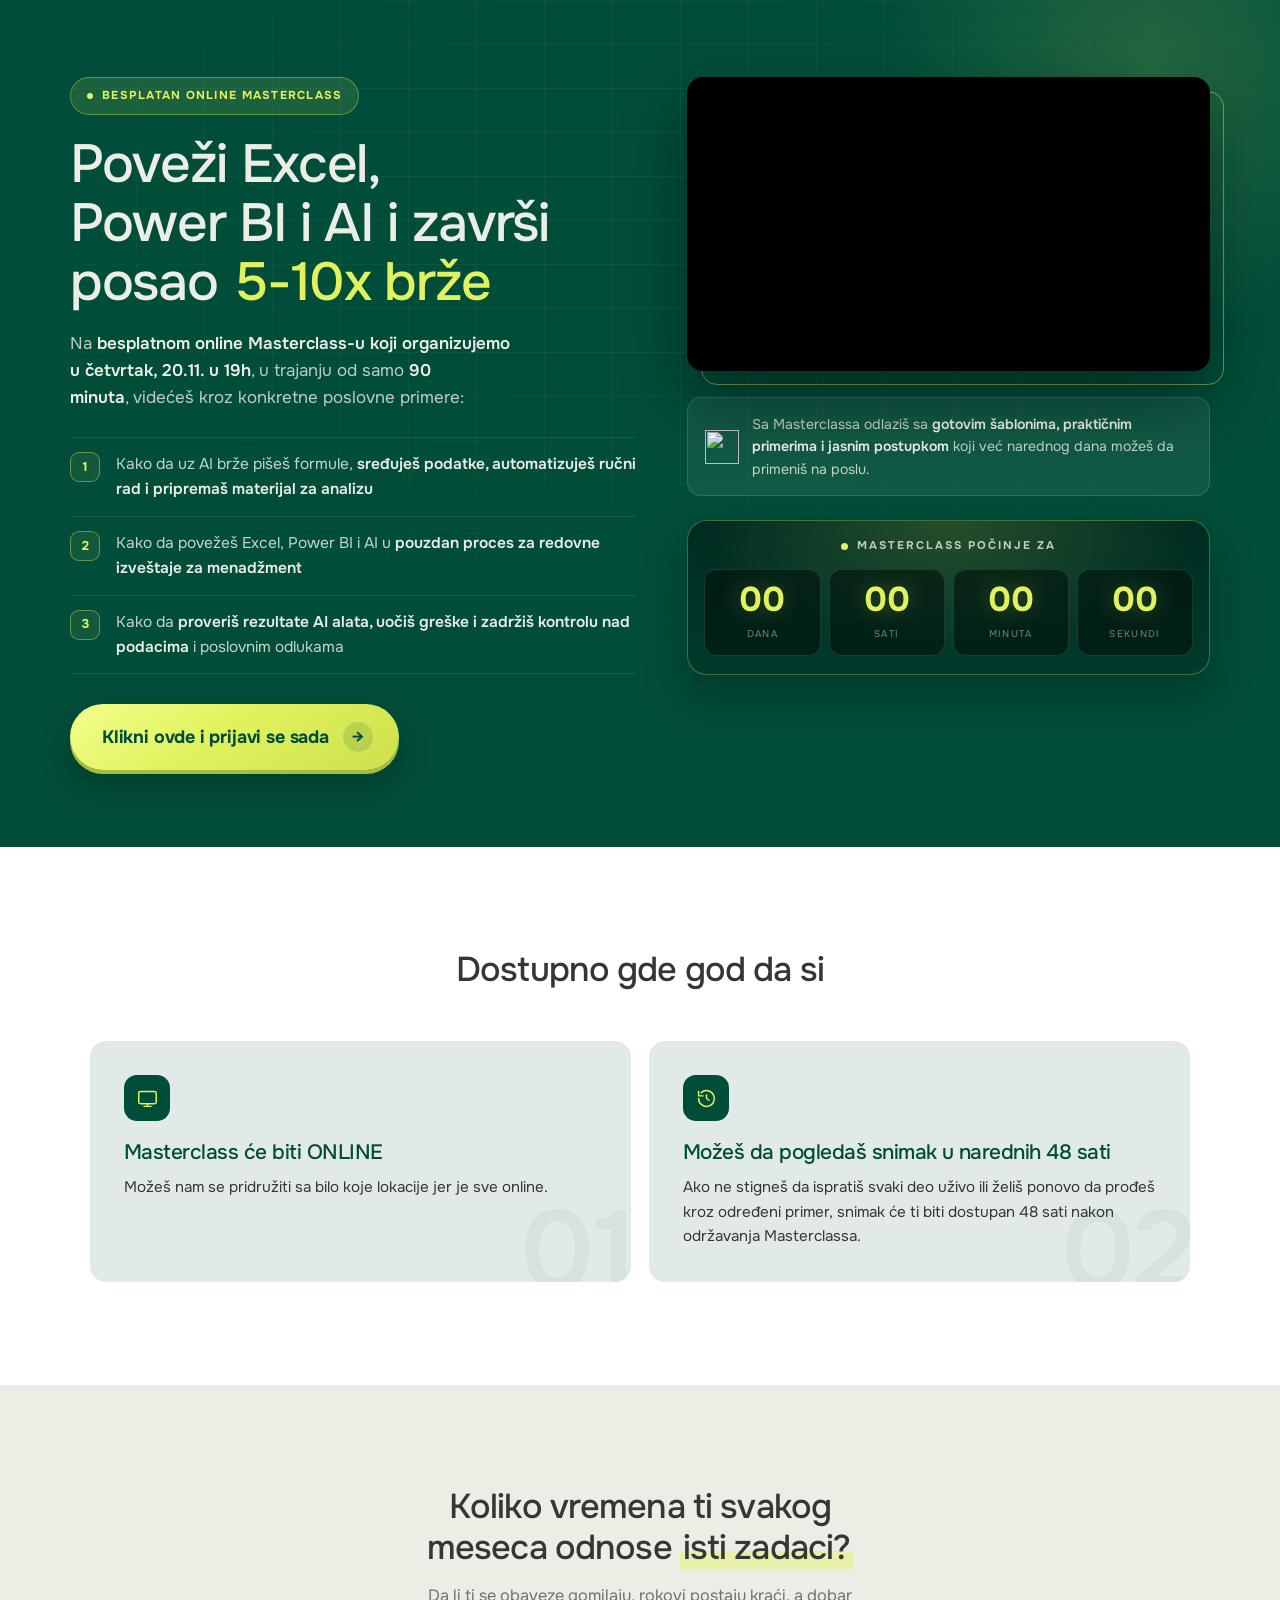
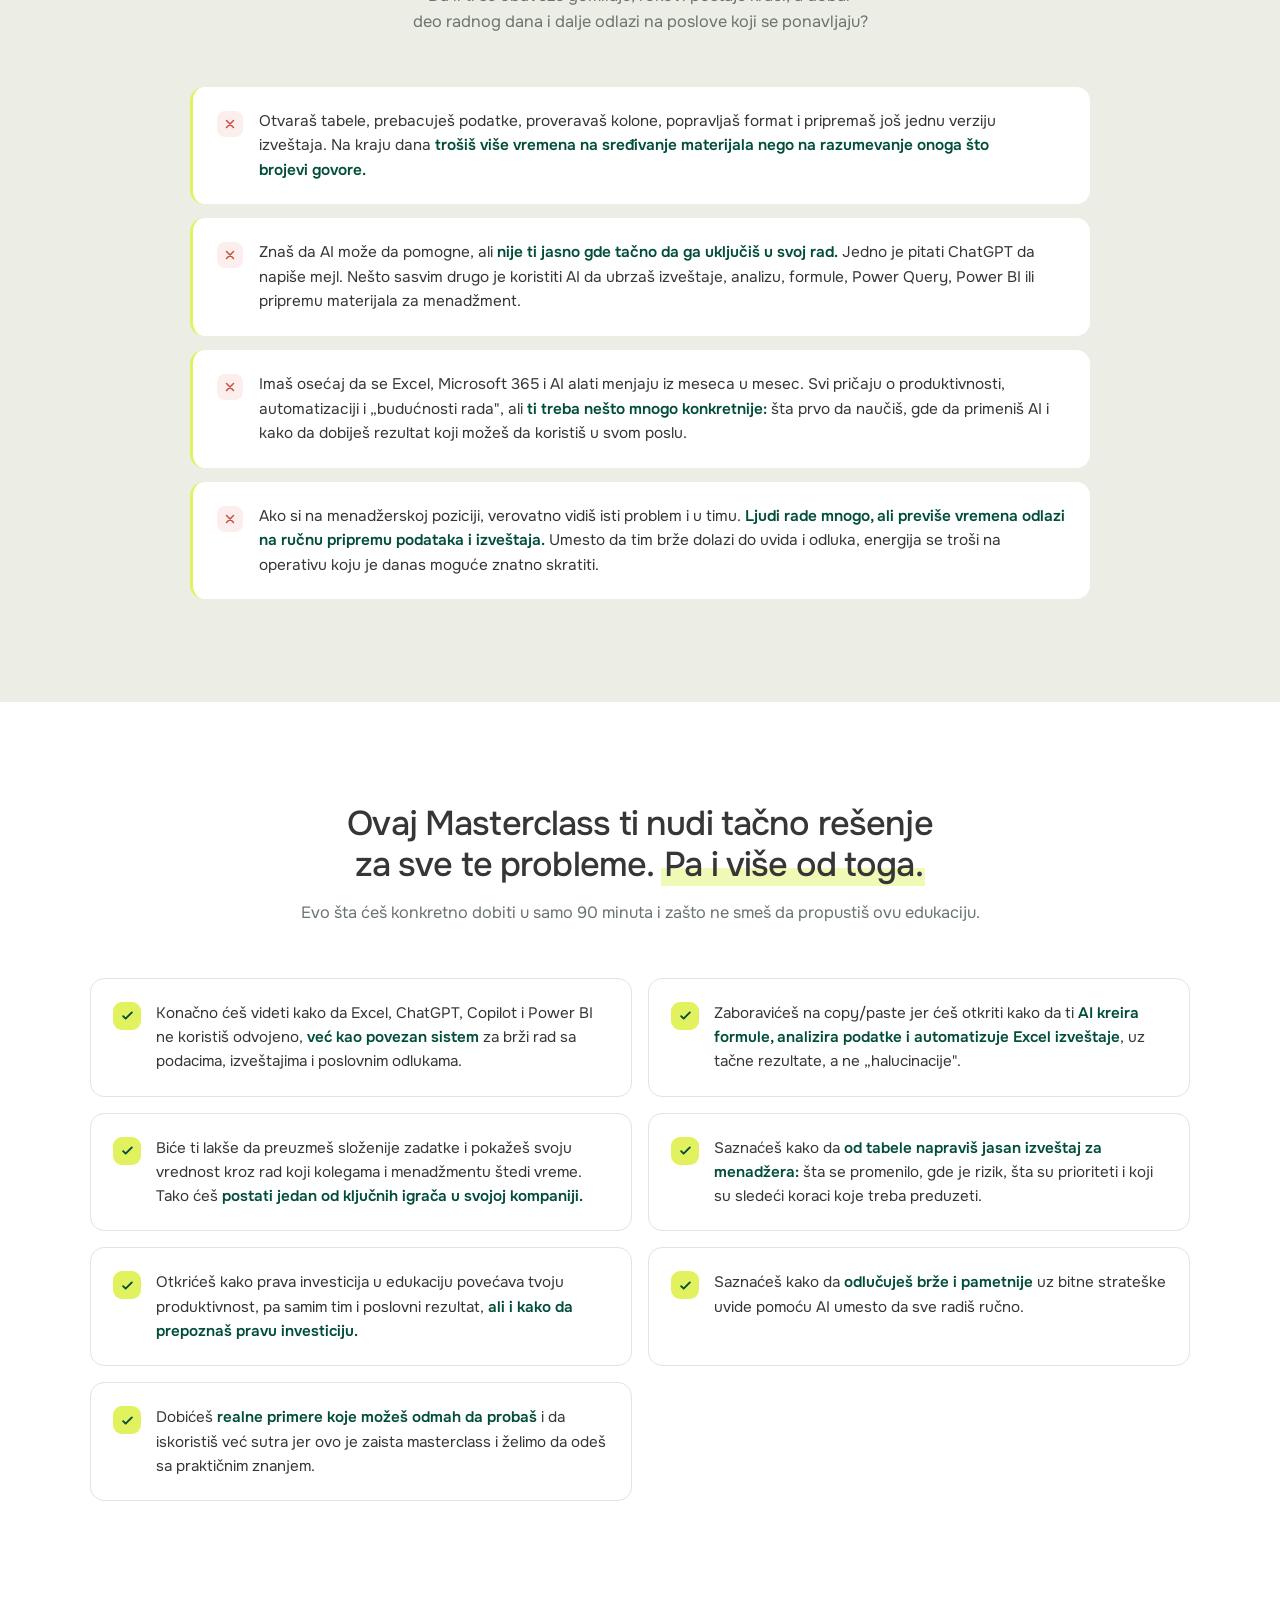
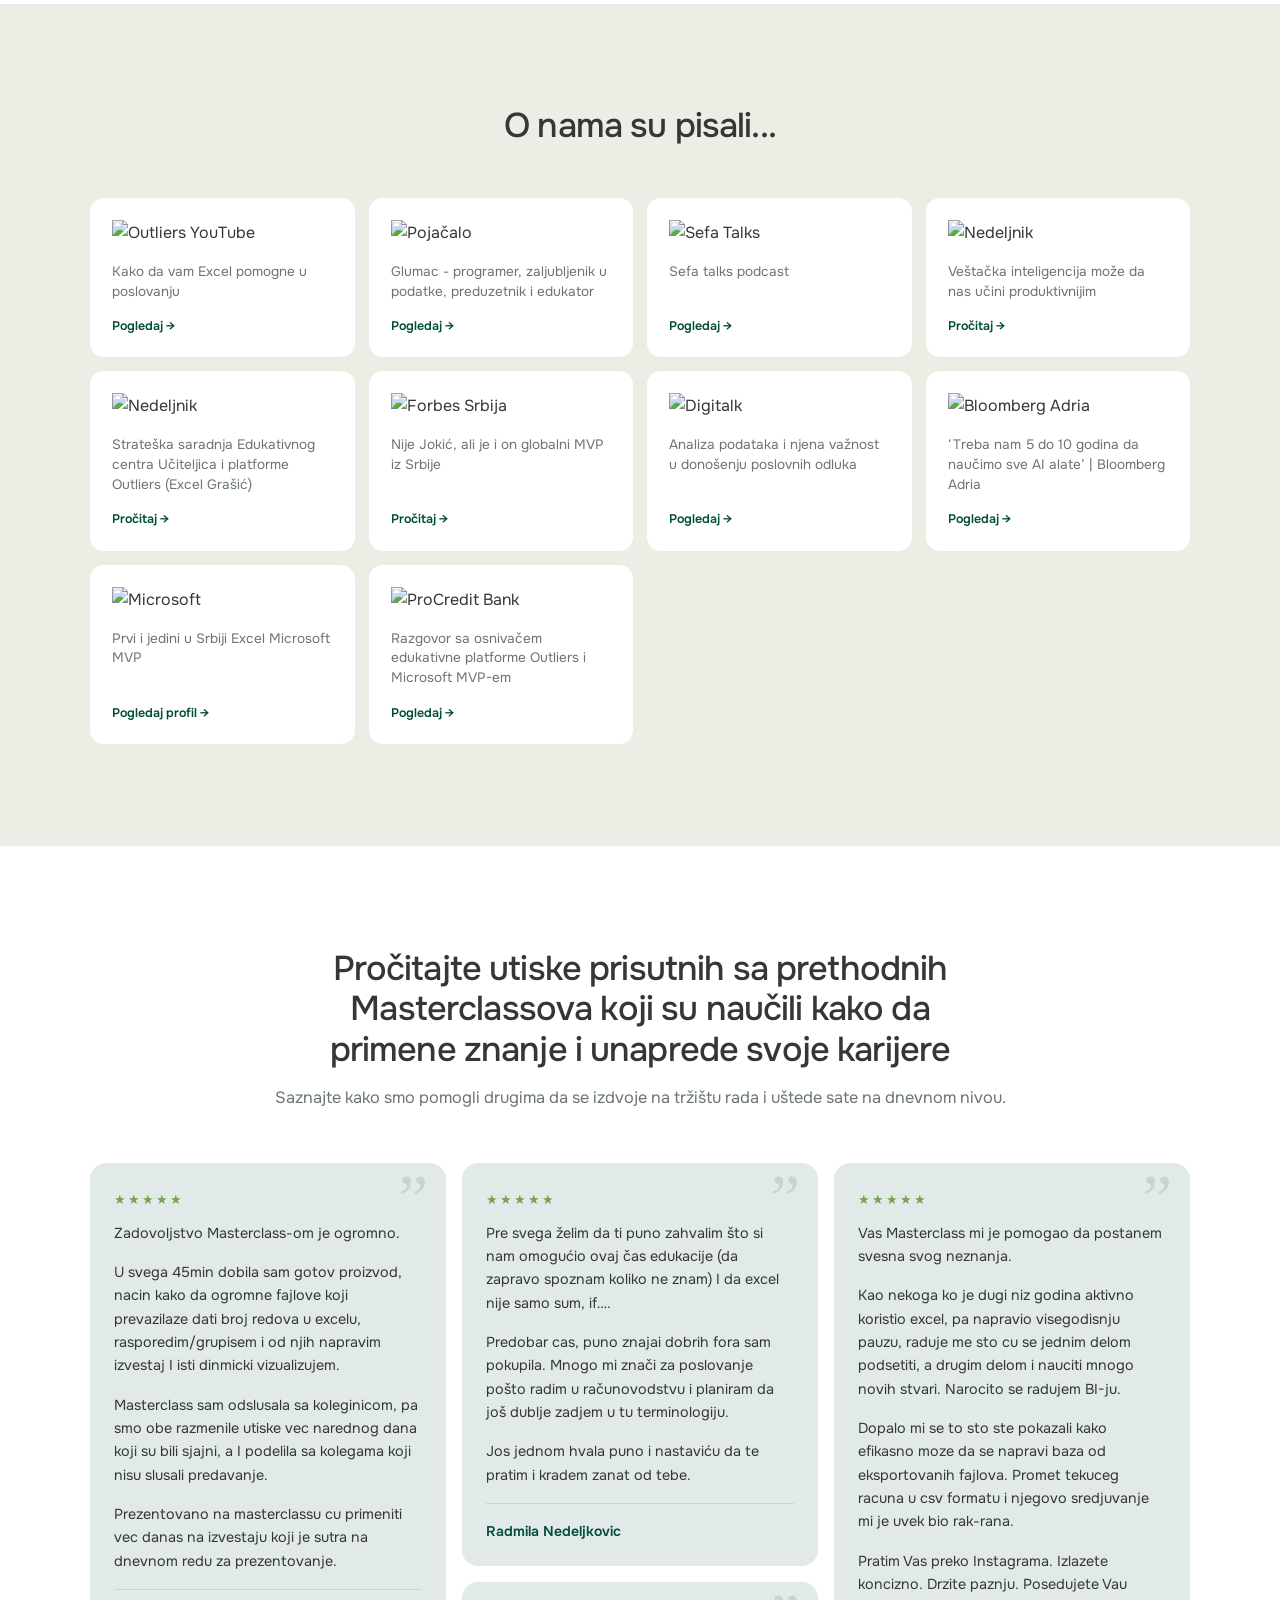
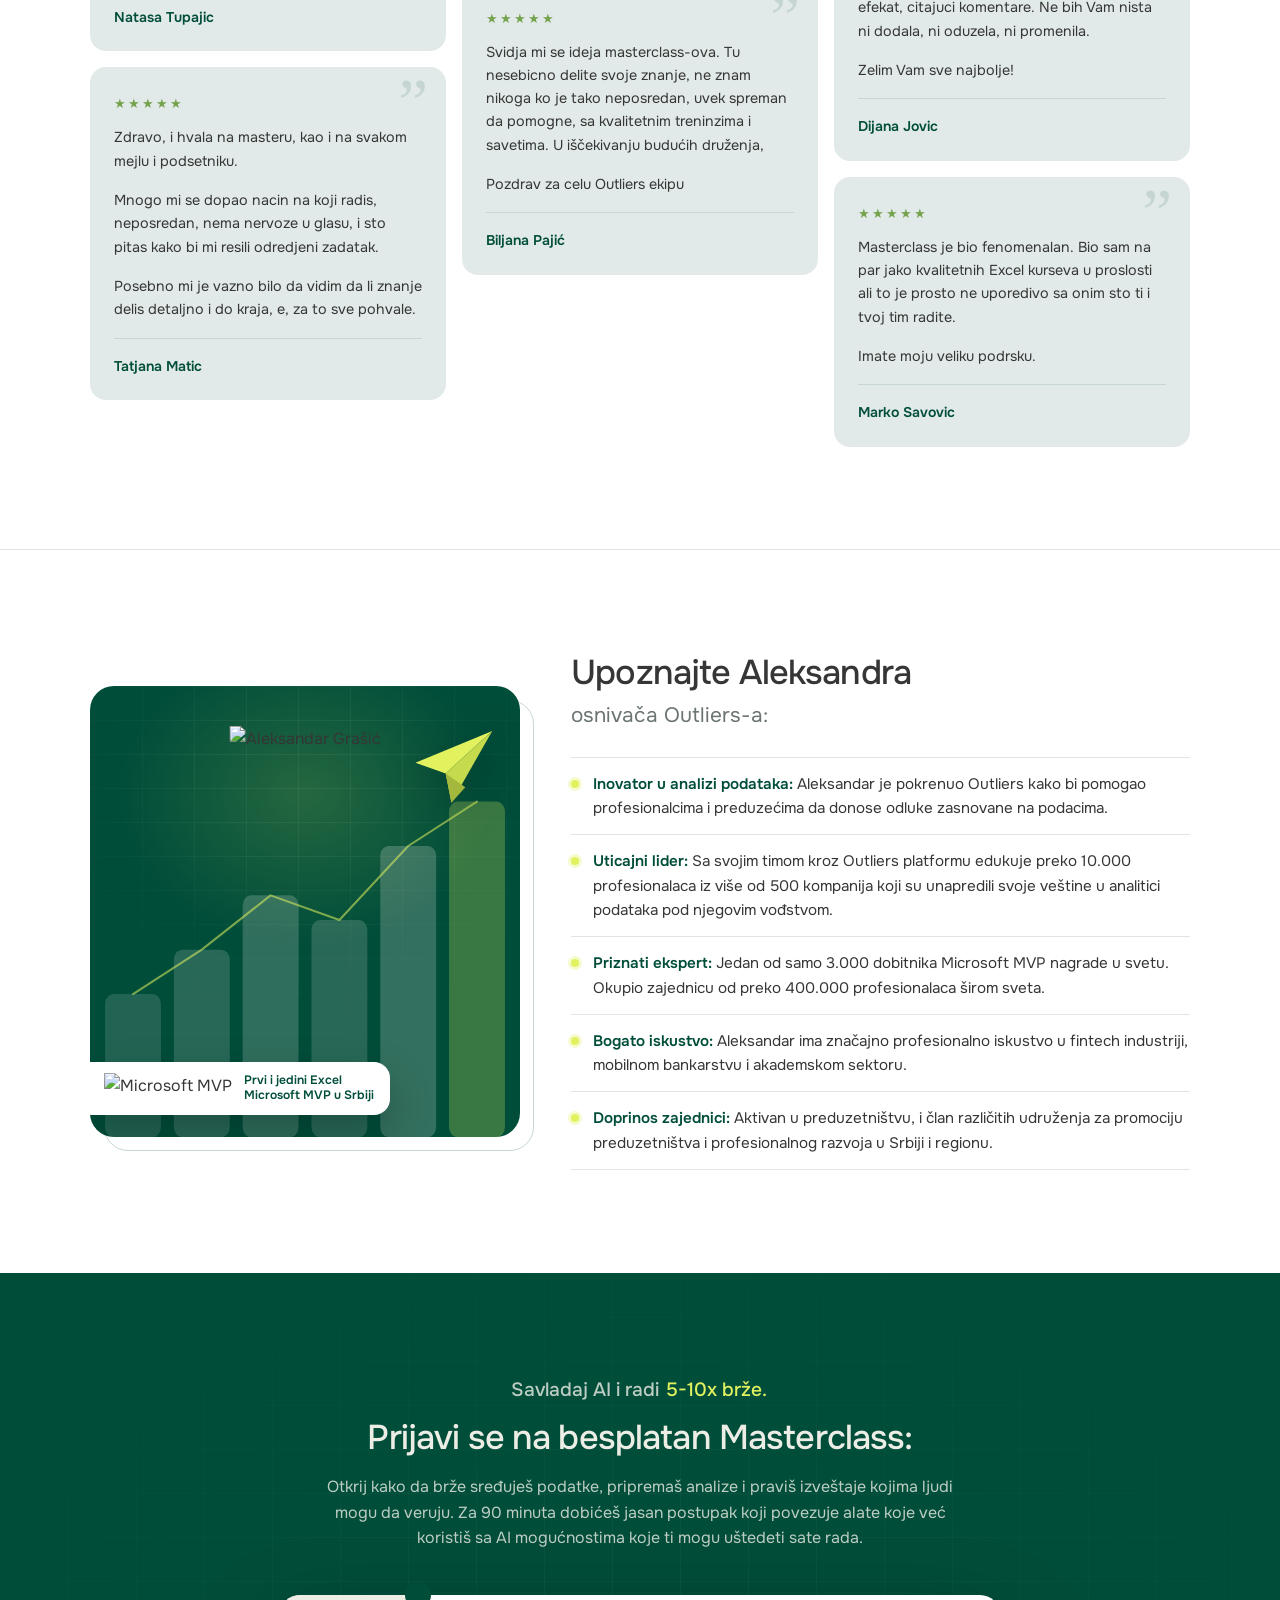
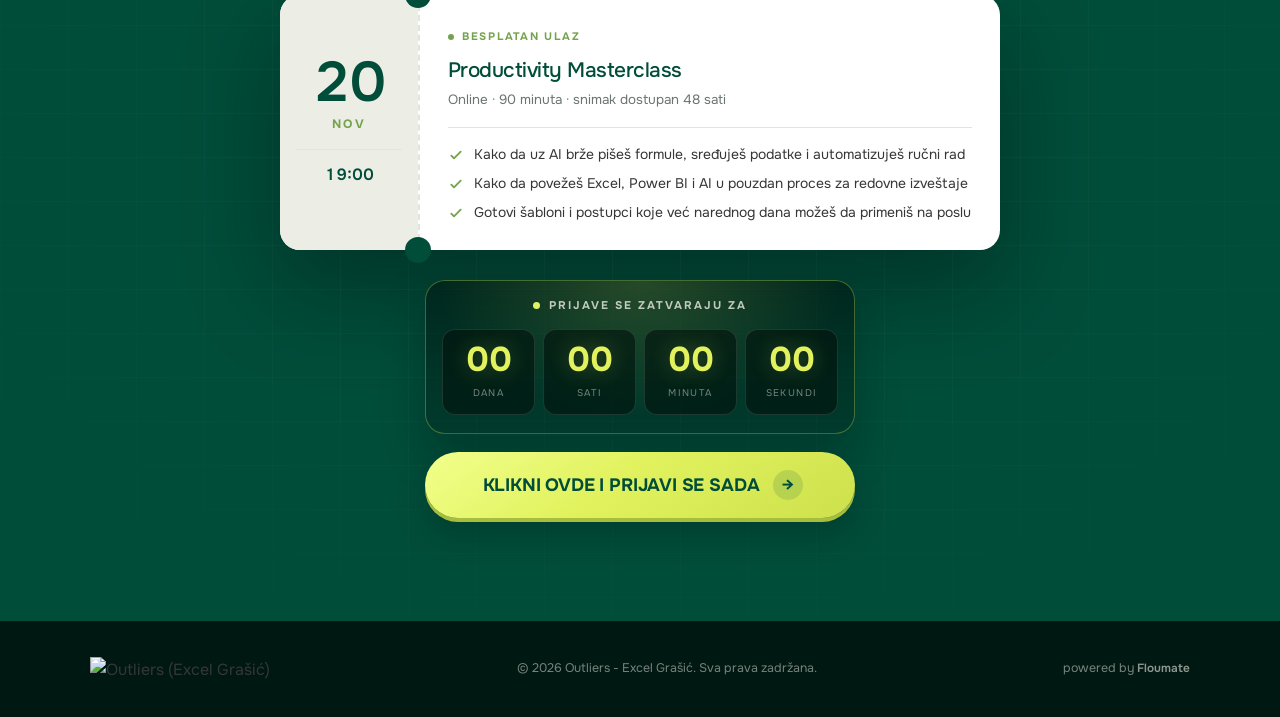
==== index.html @ 776f0f2c "Add Excel Grasic Productivity Masterclass funnel Three standalone single-file pages (no build step):" ====
<!doctype html>
<html lang="sr">
<head>
<meta charset="utf-8">
<meta name="viewport" content="width=device-width, initial-scale=1">
<title>Besplatan AI Masterclass - Excel, Power BI i AI | Outliers</title>
<meta name="description" content="Besplatan online Masterclass: poveži Excel, Power BI i AI i završi posao 5-10x brže. 90 minuta, konkretni poslovni primeri, gotovi šabloni.">
<meta property="og:title" content="Besplatan AI Masterclass - Excel, Power BI i AI">
<meta property="og:description" content="90 minuta. Konkretni primeri. Gotovi šabloni. Snimak dostupan 48h.">
<meta property="og:image" content="https://excelgrasic.com/wp-content/uploads/2023/11/outliers-logo-main.png">
<link rel="preconnect" href="https://fonts.googleapis.com">
<link rel="preconnect" href="https://fonts.gstatic.com" crossorigin>
<link href="https://fonts.googleapis.com/css2?family=Onest:wght@400;500;600;700;800&display=swap" rel="stylesheet">

<script>
/* ============================================================
   KONFIGURACIJA - menja se samo ovde
   ============================================================ */
window.MC = {
  /* Datum i vreme webinara (ISO, CET/CEST offset). TODO: potvrditi sa klijentom. */
  datumISO:   "2026-11-20T19:00:00+01:00",
  datumTekst: "četvrtak, 20.11. u 19h",
  datumKratko:"20.11. u 19h",
  trajanje:   "90 minuta",

  /* Gde ide posetilac nakon prijave */
  nextUrl:    "application.html",

  /* ActiveCampaign (forma 35 sa excelgrasic.com - jedan fiksan termin) */
  ac: {
    endpoint: "https://excelgrasic.activehosted.com/proc.php",
    u: "6AE5C8B7002DE",
    f: "35",
    or: "83103e39-76f2-40ee-b0ac-55e0142fe058"
  }
};
</script>

<style>
*{box-sizing:border-box;margin:0;padding:0}
html{scroll-behavior:smooth}

/* ============================================================
   BRAND TOKENI - preuzeti sa excelgrasic.com (Bricks tema)
   ============================================================ */
:root{
  --white:#ffffff;
  --ink:#363636;          /* body tekst */
  --ink-2:#6b7570;        /* sekundarni tekst */
  --green:#004d3a;        /* primarna zelena */
  --deep:#001812;         /* footer / najtamnija */
  --lime:#e1f25e;         /* CTA */
  --leaf:#75a34d;         /* akcenat */
  --cream:#ecede5;        /* svetla traka */
  --mint:#e1eae8;         /* kartice */
  --line:#dfe5e2;
  --line-dark:rgba(236,237,229,.16);
  --r:16px;
  --font:"Onest",-apple-system,BlinkMacSystemFont,"Segoe UI",sans-serif;
}
body{background:var(--white);color:var(--ink);font-family:var(--font);-webkit-font-smoothing:antialiased;line-height:1.6;overflow-x:hidden}
img{max-width:100%;display:block}
a{color:inherit}
.wrap{width:100%;max-width:1140px;margin:0 auto;padding:0 20px}
.sec{padding:clamp(60px,8vw,108px) 0;scroll-margin-top:84px}
/* naslovi se prelamaju u redove priblizno jednake duzine, nikad jedna rec u redu */
h1,h2,h3{font-weight:500;letter-spacing:-.025em;line-height:1.1;text-wrap:balance}
h1{font-size:clamp(2.1rem,5.2vw,3.35rem)}
h2{font-size:clamp(1.6rem,3.6vw,2.15rem);line-height:1.18}
h3{font-size:clamp(1.1rem,1.9vw,1.3rem);line-height:1.25}
/* pretty sprecava usamljenu rec u poslednjem redu pasusa */
p,li,figcaption,blockquote{text-wrap:pretty}
/* kratki, centrirani pasusi se takodje balansiraju */
.sec-head p,.hero-lead,.bio-sub,.signup-kicker,.fb-sub,.form-intro{text-wrap:balance}
p{color:var(--ink)}
/* reci sa crticom ne smeju da se lome preko dva reda */
.nb{white-space:nowrap}

/* svetlo-na-tamnom kontekst */
.on-dark{color:var(--cream)}
.on-dark h1,.on-dark h2,.on-dark h3{color:var(--cream)}
.on-dark p{color:rgba(236,237,229,.8)}

/* lime "marker" podvlaka */
.hl{background-image:linear-gradient(transparent 58%, rgba(225,242,94,.45) 58%);padding:0 .08em}
.on-dark .hl{background-image:none;color:var(--lime)}

/* ---------- reveal on scroll ---------- */
.rv{opacity:0;transform:translateY(18px);transition:opacity .6s cubic-bezier(.22,1,.36,1),transform .6s cubic-bezier(.22,1,.36,1)}
.rv.in{opacity:1;transform:none}
@media (prefers-reduced-motion:reduce){.rv{opacity:1;transform:none;transition:none}}

@keyframes pulse{70%{box-shadow:0 0 0 9px rgba(117,163,77,0)}100%{box-shadow:0 0 0 0 rgba(117,163,77,0)}}

/* ============================================================
   DUGMAD
   ============================================================ */
.btn{position:relative;display:inline-flex;align-items:center;justify-content:center;gap:14px;
  background:linear-gradient(145deg,#f2ff8c 0%,var(--lime) 44%,#cde14c 100%);
  color:var(--green);font-family:var(--font);font-weight:700;letter-spacing:-.01em;
  font-size:clamp(.95rem,1.5vw,1.12rem);padding:18px 26px 18px 32px;border-radius:999px;
  text-decoration:none;border:0;cursor:pointer;overflow:hidden;
  box-shadow:0 4px 0 0 #a7bd3d, 0 16px 30px rgba(0,24,18,.26);
  animation:btnGlow 3.2s ease-out infinite;
  transition:transform .16s cubic-bezier(.22,1,.36,1),box-shadow .16s ease}
/* sjaj koji prelazi preko dugmeta */
.btn::after{content:"";position:absolute;inset:0;background:linear-gradient(110deg,transparent 32%,rgba(255,255,255,.6) 50%,transparent 68%);
  transform:translateX(-120%);transition:transform .6s ease}
.btn:hover{animation:none;transform:translateY(2px);box-shadow:0 2px 0 0 #a7bd3d,0 10px 20px rgba(0,24,18,.3)}
.btn:active{animation:none;transform:translateY(4px);box-shadow:0 0 0 0 #a7bd3d,0 6px 14px rgba(0,24,18,.28)}
.btn:hover::after{transform:translateX(120%)}
.btn:focus-visible{outline:3px solid rgba(225,242,94,.9);outline-offset:3px}
/* strelica u krugu - klizi na hover */
.btn .arw{display:inline-flex;align-items:center;justify-content:center;width:30px;height:30px;flex:0 0 30px;
  border-radius:50%;background:rgba(0,77,58,.14);font-size:1rem;line-height:1;
  transition:transform .22s cubic-bezier(.22,1,.36,1),background .22s ease}
.btn:hover .arw{transform:translateX(4px);background:rgba(0,77,58,.22)}
@keyframes btnGlow{
  0%,70%,100%{box-shadow:0 4px 0 0 #a7bd3d,0 16px 30px rgba(0,24,18,.26),0 0 0 0 rgba(225,242,94,.5)}
  35%{box-shadow:0 4px 0 0 #a7bd3d,0 16px 30px rgba(0,24,18,.26),0 0 0 14px rgba(225,242,94,0)}}
@media (prefers-reduced-motion:reduce){.btn{animation:none}}
.btn-wide{width:100%}
.btn-sm{background:var(--lime);color:var(--green);font-family:var(--font);font-weight:700;font-size:.82rem;padding:10px 18px;
  border-radius:999px;border:0;cursor:pointer;text-decoration:none;white-space:nowrap;transition:transform .15s ease}
.btn-sm:hover{transform:translateY(-1px)}

/* ============================================================
   HERO
   ============================================================ */
.hero{position:relative;overflow:hidden;background:var(--green)}
/* tabelarna mreza - diskretan "spreadsheet" motiv */
.hero::before{content:"";position:absolute;inset:0;
  background-image:linear-gradient(rgba(236,237,229,.055) 1px,transparent 1px),
                   linear-gradient(90deg,rgba(236,237,229,.055) 1px,transparent 1px);
  background-size:68px 44px;mask-image:radial-gradient(ellipse 90% 75% at 50% 25%,#000 20%,transparent 78%)}
.hero::after{content:"";position:absolute;width:620px;height:620px;right:-180px;top:-240px;border-radius:50%;
  background:radial-gradient(circle,rgba(225,242,94,.16),transparent 62%);pointer-events:none}
.hero-in{position:relative;z-index:2;display:grid;grid-template-columns:1.04fr .96fr;gap:clamp(28px,4vw,60px);align-items:start;
  padding:clamp(46px,6vw,84px) 20px clamp(52px,6vw,92px);max-width:1180px;margin:0 auto}
.pill{display:inline-flex;align-items:center;gap:9px;background:rgba(225,242,94,.12);border:1px solid rgba(225,242,94,.34);
  color:var(--lime);font-size:.72rem;font-weight:700;letter-spacing:.11em;text-transform:uppercase;padding:9px 16px;border-radius:999px}
.pill .dot{width:6px;height:6px;border-radius:50%;background:var(--lime);box-shadow:0 0 0 0 rgba(225,242,94,.6);animation:pulse 2.2s infinite}
.hero h1{margin:20px 0 18px}
.hero-lead{font-size:clamp(.98rem,1.4vw,1.06rem)}
.hero-lead strong{color:var(--cream);font-weight:600}

/* numerisana lista sa vertikalnom linijom */
.hero-list{list-style:none;margin:26px 0 30px;display:grid;gap:0;position:relative}
.hero-list li{display:flex;gap:16px;align-items:flex-start;font-size:.97rem;color:rgba(236,237,229,.84);
  padding:14px 0;border-top:1px solid rgba(236,237,229,.1)}
.hero-list li:last-child{border-bottom:1px solid rgba(236,237,229,.1)}
.hero-list .num{flex:0 0 30px;height:30px;border-radius:9px;border:1px solid rgba(225,242,94,.4);background:rgba(225,242,94,.08);
  color:var(--lime);font-size:.8rem;font-weight:700;display:grid;place-items:center;font-variant-numeric:tabular-nums}
.hero-list strong{color:var(--cream);font-weight:600}

/* video sa lime offset ramom */
.vsl-shell{position:relative}
.vsl-shell::before{content:"";position:absolute;inset:0;border:1.5px solid rgba(225,242,94,.5);border-radius:var(--r);
  transform:translate(14px,14px);pointer-events:none}
.vsl{position:relative;border-radius:var(--r);overflow:hidden;background:#000;box-shadow:0 28px 64px rgba(0,0,0,.4)}
.vsl::before{content:"";display:block;padding-top:56.25%}
.vsl iframe{position:absolute;inset:0;width:100%;height:100%;border:0}
.gift{display:flex;gap:13px;align-items:center;margin-top:26px;background:rgba(236,237,229,.07);
  border:1px solid rgba(236,237,229,.14);border-radius:14px;padding:15px 17px}
.gift img{width:34px;height:34px;flex:0 0 34px}
.gift p{font-size:.88rem;margin:0;color:rgba(236,237,229,.82)}
.gift strong{color:var(--cream);font-weight:600}

/* countdown */
.cd-wrap{position:relative;margin-top:24px;padding:16px 16px 18px;border-radius:20px;
  background:linear-gradient(180deg,rgba(0,24,18,.62),rgba(0,24,18,.34));
  border:1px solid rgba(225,242,94,.3);box-shadow:0 20px 44px rgba(0,16,12,.3)}
/* lime izmaglica iznad tajmera */
.cd-wrap::before{content:"";position:absolute;inset:0;border-radius:inherit;pointer-events:none;
  background:radial-gradient(70% 130% at 50% 0,rgba(225,242,94,.17),transparent 68%)}
.cd-urg{position:relative;display:flex;align-items:center;justify-content:center;gap:9px;margin:0 0 14px;
  font-size:.7rem;font-weight:700;letter-spacing:.18em;text-transform:uppercase;color:var(--lime)}
.cd-urg .dot{width:7px;height:7px;flex:0 0 7px;border-radius:50%;background:var(--lime);
  box-shadow:0 0 0 0 rgba(225,242,94,.65);animation:pulseLime 1.8s infinite}
@keyframes pulseLime{70%{box-shadow:0 0 0 8px rgba(225,242,94,0)}100%{box-shadow:0 0 0 0 rgba(225,242,94,0)}}
.cd{position:relative;display:flex;gap:8px}
.cd-box{flex:1;background:rgba(0,16,12,.58);border:1px solid rgba(236,237,229,.12);border-radius:13px;
  padding:13px 4px;text-align:center}
.cd-num{font-size:clamp(1.65rem,3.1vw,2.15rem);font-weight:700;color:var(--lime);line-height:1;
  font-variant-numeric:tabular-nums;text-shadow:0 0 22px rgba(225,242,94,.3)}
.cd-lab{font-size:.6rem;letter-spacing:.14em;text-transform:uppercase;color:rgba(236,237,229,.5);margin-top:9px}
/* sekunde otkucavaju */
.cd-box.tick{animation:tickPop .5s cubic-bezier(.22,1,.36,1)}
@keyframes tickPop{0%{transform:scale(1.045);border-color:rgba(225,242,94,.5)}100%{transform:scale(1);border-color:rgba(236,237,229,.12)}}
@media (prefers-reduced-motion:reduce){.cd-urg .dot,.cd-box.tick{animation:none}}

/* ============================================================
   ZAGLAVLJA SEKCIJA
   ============================================================ */
.sec-head{max-width:760px;margin:0 auto clamp(34px,4vw,54px);text-align:center}
.sec-head p{margin-top:15px;font-size:1.02rem;color:var(--ink-2)}
.eyebrow{display:inline-flex;align-items:center;gap:8px;font-size:.72rem;font-weight:700;letter-spacing:.14em;
  text-transform:uppercase;color:var(--green);margin-bottom:16px}
.eyebrow::before{content:"";width:18px;height:2px;background:var(--lime)}
.on-dark .eyebrow{color:var(--lime)}
.on-dark .eyebrow::before{background:var(--lime)}

/* ============================================================
   KARTICE
   ============================================================ */
.grid-2{display:grid;grid-template-columns:repeat(2,1fr);gap:18px}
.card{position:relative;overflow:hidden;background:var(--mint);border-radius:var(--r);padding:clamp(24px,3vw,34px);
  transition:transform .25s cubic-bezier(.22,1,.36,1),box-shadow .25s ease}
.card:hover{transform:translateY(-4px);box-shadow:0 18px 44px rgba(0,77,58,.12)}
.card h3{margin-bottom:10px;color:var(--green)}
.card p{font-size:.95rem;color:var(--ink)}
.card-ico{width:46px;height:46px;border-radius:13px;background:var(--green);display:grid;place-items:center;margin-bottom:18px}
.card-ico svg{width:21px;height:21px;stroke:var(--lime);fill:none;stroke-width:1.7;stroke-linecap:round;stroke-linejoin:round}
.card-watermark{position:absolute;right:-6px;bottom:-26px;font-size:7rem;font-weight:600;color:rgba(0,77,58,.05);line-height:1;pointer-events:none}

/* ============================================================
   PROBLEM (cream traka)
   ============================================================ */
.problem{background:var(--cream)}
.prob-list{display:grid;gap:14px;max-width:900px;margin:0 auto}
.prob-row{position:relative;display:flex;gap:16px;align-items:flex-start;background:var(--white);border-radius:14px;padding:22px 24px;
  border-left:3px solid var(--lime);transition:transform .22s ease}
.prob-row:hover{transform:translateX(4px)}
.prob-row .x{flex:0 0 26px;height:26px;border-radius:8px;background:rgba(214,88,70,.1);display:grid;place-items:center;margin-top:2px}
.prob-row .x svg{width:14px;height:14px;stroke:#c9533f;fill:none;stroke-width:2.6;stroke-linecap:round}
.prob-row p{font-size:.96rem;margin:0}
.prob-row strong{color:var(--green);font-weight:600}
.prob-close{text-align:center;max-width:720px;margin:clamp(34px,4vw,48px) auto 0;font-size:clamp(1.05rem,2vw,1.25rem);color:var(--green);font-weight:500}

/* ============================================================
   BENEFITI
   ============================================================ */
.ben{display:grid;grid-template-columns:repeat(2,1fr);gap:16px}
.ben-item{display:flex;gap:15px;background:var(--white);border:1px solid var(--line);border-radius:14px;padding:22px;
  transition:border-color .2s ease,transform .22s cubic-bezier(.22,1,.36,1),box-shadow .22s ease}
.ben-item:hover{border-color:var(--leaf);transform:translateY(-3px);box-shadow:0 14px 34px rgba(0,77,58,.08)}
.ben-check{flex:0 0 28px;height:28px;border-radius:9px;background:var(--lime);display:grid;place-items:center;margin-top:1px}
.ben-check svg{width:15px;height:15px;stroke:var(--green);fill:none;stroke-width:3;stroke-linecap:round;stroke-linejoin:round}
.ben-item p{font-size:.95rem;margin:0}
.ben-item strong{color:var(--green);font-weight:600}

/* ============================================================
   PRESS (cream traka)
   ============================================================ */
.press{background:var(--cream)}
.press-grid{display:grid;grid-template-columns:repeat(4,1fr);gap:14px}
.press-card{display:flex;flex-direction:column;gap:16px;background:var(--white);border-radius:14px;padding:22px;
  text-decoration:none;transition:transform .22s cubic-bezier(.22,1,.36,1),box-shadow .22s ease}
.press-card:hover{transform:translateY(-4px);box-shadow:0 16px 38px rgba(0,77,58,.1)}
.press-card img{height:26px;width:auto;object-fit:contain;object-position:left}
.press-card span{font-size:.85rem;color:var(--ink-2);line-height:1.45}
.press-card .arrow{margin-top:auto;font-size:.78rem;font-weight:600;color:var(--green);display:flex;align-items:center;gap:6px}

/* ============================================================
   TESTIMONIJALI
   ============================================================ */
.tst-grid{columns:3;column-gap:16px}
.tst{break-inside:avoid;position:relative;background:var(--mint);border-radius:var(--r);padding:26px 24px 22px;margin-bottom:16px}
.tst::before{content:"”";position:absolute;top:2px;right:18px;font-size:4.2rem;line-height:1;color:rgba(0,77,58,.12);font-family:Georgia,serif}
.tst-stars{color:var(--leaf);font-size:.82rem;letter-spacing:2px;margin-bottom:12px}
.tst p{font-size:.9rem;line-height:1.62;margin:0 0 16px;color:var(--ink)}
.tst-name{padding-top:14px;border-top:1px solid rgba(0,77,58,.12)}
.tst-name b{font-size:.88rem;font-weight:600;color:var(--green)}

/* ============================================================
   BIO
   ============================================================ */
.bio{background:var(--white);border-top:1px solid var(--line)}
.bio-in{display:grid;grid-template-columns:.82fr 1.18fr;gap:clamp(28px,4vw,60px);align-items:center}
.bio-photo{position:relative;z-index:0}
/* lime ram pomeren iza slike - isti potez kao oko videa u herou */
.bio-photo::after{content:"";position:absolute;inset:0;border:1.5px solid rgba(0,77,58,.22);
  border-radius:24px;transform:translate(14px,14px);z-index:-1;pointer-events:none}
.bio-stage{position:relative;border-radius:24px;overflow:hidden;aspect-ratio:1/1.05;
  background:radial-gradient(ellipse 62% 48% at 50% 24%,rgba(225,242,94,.16),transparent 70%),var(--green)}
/* tabelarna mreza, isti motiv kao hero */
.bio-stage::before{content:"";position:absolute;inset:0;z-index:1;
  background-image:linear-gradient(rgba(236,237,229,.06) 1px,transparent 1px),
                   linear-gradient(90deg,rgba(236,237,229,.06) 1px,transparent 1px);
  background-size:52px 34px;
  mask-image:radial-gradient(ellipse 85% 70% at 50% 20%,#000 25%,transparent 80%)}
/* stubici grafikona iza njega */
.bio-bars{position:absolute;left:0;bottom:0;width:100%;height:82%;z-index:2}
/* lime avioncic */
.bio-plane{position:absolute;right:6%;top:9%;width:19%;z-index:3;
  filter:drop-shadow(0 10px 22px rgba(0,16,12,.35));animation:planeFloat 5.5s ease-in-out infinite}
@keyframes planeFloat{0%,100%{transform:translateY(0) rotate(0)}50%{transform:translateY(-9px) rotate(-3deg)}}
@media (prefers-reduced-motion:reduce){.bio-plane{animation:none}}
.bio-man{position:absolute;left:50%;bottom:0;transform:translateX(-50%);height:91%;width:auto;max-width:none;z-index:4}
/* MVP plocica preko slike */
.bio-chip{position:absolute;left:0;bottom:22px;z-index:5;display:flex;align-items:center;gap:12px;
  background:var(--white);border-radius:0 16px 16px 0;padding:11px 16px 11px 14px;
  box-shadow:0 18px 40px rgba(0,16,12,.26)}
.bio-chip img{height:30px;width:auto}
.bio-chip span{font-size:.76rem;font-weight:600;color:var(--green);line-height:1.3}
.bio-list{list-style:none;display:grid;gap:0;margin-top:24px}
.bio-list li{display:flex;gap:14px;font-size:.95rem;color:var(--ink);padding:14px 0;border-top:1px solid var(--line)}
.bio-list li:last-child{border-bottom:1px solid var(--line)}
.bio-list b{color:var(--green);font-weight:600}
.bio-list .bullet{flex:0 0 8px;height:8px;border-radius:50%;background:var(--lime);box-shadow:0 0 0 3px rgba(225,242,94,.3);margin-top:8px}

/* ============================================================
   PRIJAVA (zelena traka)
   ============================================================ */
.signup{position:relative;overflow:hidden;background:var(--green)}
.signup::before{content:"";position:absolute;inset:0;
  background-image:linear-gradient(rgba(236,237,229,.05) 1px,transparent 1px),
                   linear-gradient(90deg,rgba(236,237,229,.05) 1px,transparent 1px);
  background-size:68px 44px;mask-image:radial-gradient(ellipse 85% 80% at 50% 50%,#000 10%,transparent 76%)}
.signup-in{position:relative;z-index:2;max-width:760px;margin:0 auto;text-align:center}
.signup-lead{margin:16px auto 0;max-width:60ch;color:rgba(236,237,229,.86)}
/* ULAZNICA - nosi datum, sadrzaj i benefite na jednom mestu */
.ticket{position:relative;display:grid;grid-template-columns:138px 1fr;text-align:left;
  background:var(--white);border-radius:20px;margin-top:clamp(28px,4vw,44px);
  box-shadow:0 40px 90px rgba(0,16,12,.38)}
/* talon sa datumom */
.tk-stub{background:var(--cream);border-radius:20px 0 0 20px;padding:26px 16px;
  display:flex;flex-direction:column;align-items:center;justify-content:center;text-align:center}
.tk-d{font-size:clamp(2.7rem,5vw,3.5rem);font-weight:600;line-height:.92;color:var(--green);
  letter-spacing:-.04em;font-variant-numeric:tabular-nums}
.tk-m{font-size:.76rem;font-weight:700;letter-spacing:.2em;text-transform:uppercase;color:var(--leaf);margin-top:7px}
.tk-t{margin-top:14px;padding-top:12px;border-top:1px solid var(--line);width:100%;
  font-size:1.02rem;font-weight:600;color:var(--green);font-variant-numeric:tabular-nums}
/* perforacija */
.tk-body{position:relative;border-left:2px dashed var(--line);padding:clamp(20px,2.6vw,27px) clamp(20px,2.6vw,28px)}
.tk-cut{position:absolute;left:138px;width:26px;height:26px;border-radius:50%;background:var(--green);
  transform:translateX(-50%);z-index:2}
.tk-cut.top{top:-13px}
.tk-cut.bot{bottom:-13px}
.tk-kicker{display:inline-flex;align-items:center;gap:8px;font-size:.68rem;font-weight:700;
  letter-spacing:.16em;text-transform:uppercase;color:var(--leaf)}
.tk-kicker .dot{width:6px;height:6px;border-radius:50%;background:var(--leaf);
  box-shadow:0 0 0 0 rgba(117,163,77,.6);animation:pulse 2.2s infinite}
.ticket .tk-body h3{color:var(--green);margin:9px 0 6px}
.ticket .tk-meta{font-size:.84rem;color:var(--ink-2);margin:0}
.tk-list{list-style:none;display:grid;gap:9px;margin-top:17px;padding-top:16px;border-top:1px solid var(--line)}
.tk-list li{display:flex;gap:10px;font-size:.87rem;line-height:1.45;color:var(--ink)}
.tk-list svg{width:16px;height:16px;stroke:var(--leaf);fill:none;stroke-width:2.8;flex:0 0 16px;
  margin-top:3px;stroke-linecap:round;stroke-linejoin:round}
.signup-in .cd-wrap{max-width:430px;margin:clamp(22px,3vw,30px) auto 0}
.signup-in .btn{margin-top:18px;min-width:min(100%,430px)}
.modal-card h3{color:var(--green);margin-bottom:6px}
.form-intro{font-size:.88rem;color:var(--ink-2);margin-bottom:16px}
.bio-sub{font-size:clamp(1.05rem,1.8vw,1.3rem);color:var(--ink-2);margin-top:6px}
.signup-kicker{font-size:clamp(1rem,1.8vw,1.2rem);color:rgba(236,237,229,.85);margin-bottom:12px;font-weight:500}
.modal-card .fb-sub{font-size:.88rem;color:var(--ink-2);margin-bottom:22px}
.form-slot{display:flex;gap:10px;align-items:center;background:var(--cream);border-radius:12px;padding:13px 15px;margin-bottom:20px;font-size:.89rem;color:var(--green)}
.form-slot svg{width:18px;height:18px;stroke:var(--green);fill:none;stroke-width:1.8;flex:0 0 18px}
.form-slot b{font-weight:600}
.fld{margin-bottom:14px}
.fld label{display:block;font-size:.76rem;font-weight:600;letter-spacing:.05em;text-transform:uppercase;color:var(--ink-2);margin-bottom:7px}
.fld input{width:100%;background:var(--white);border:1px solid var(--line);border-radius:12px;padding:14px 15px;
  color:var(--ink);font-family:var(--font);font-size:.97rem;transition:border-color .15s ease,box-shadow .15s ease}
.fld input::placeholder{color:#a8b2ae}
.fld input:focus{outline:none;border-color:var(--green);box-shadow:0 0 0 3px rgba(0,77,58,.1)}
.fld-row{display:grid;grid-template-columns:1fr 1fr;gap:12px}
.fld-hint{font-size:.74rem;color:var(--ink-2);margin-top:6px;line-height:1.45}
.fld-err{display:none;font-size:.77rem;color:#a8402e;margin-top:6px;line-height:1.45}
.fld.err input{border-color:#c9533f;background:rgba(201,83,63,.04)}
.fld.err input:focus{border-color:#c9533f;box-shadow:0 0 0 3px rgba(201,83,63,.14)}
.fld.err .fld-err{display:block}
.fld.err .fld-hint{display:none}
.fld.ok input{border-color:var(--leaf)}
.form-err{display:none;background:rgba(201,83,63,.08);border:1px solid rgba(201,83,63,.3);color:#a8402e;
  border-radius:11px;padding:11px 13px;font-size:.85rem;margin-bottom:14px}

/* ============================================================
   OPTIN MODAL
   ============================================================ */
.modal{position:fixed;inset:0;z-index:90;display:none;align-items:center;justify-content:center;padding:20px}
.modal.open{display:flex}
.modal-bg{position:absolute;inset:0;background:rgba(0,16,12,.74);backdrop-filter:blur(7px);animation:modalFade .22s ease}
.modal-card{position:relative;z-index:2;width:100%;max-width:530px;max-height:calc(100vh - 40px);overflow-y:auto;
  border-radius:22px;padding:clamp(26px,3vw,36px);
  /* lime linija na vrhu - kao pozadina, da je radijus kartice iseca */
  background:var(--white) linear-gradient(90deg,var(--lime),var(--leaf)) top left/100% 4px no-repeat;
  box-shadow:0 44px 96px rgba(0,16,12,.5);animation:modalIn .3s cubic-bezier(.22,1,.36,1)}
.modal-x{position:absolute;top:15px;right:15px;width:36px;height:36px;border-radius:50%;border:1px solid var(--line);
  background:var(--white);color:var(--ink-2);font-size:1.05rem;line-height:1;cursor:pointer;
  display:flex;align-items:center;justify-content:center;transition:background .15s ease,color .15s ease}
.modal-x:hover{background:var(--cream);color:var(--green)}
.modal-card h3{padding-right:40px}
body.no-scroll{overflow:hidden}
@keyframes modalIn{from{opacity:0;transform:translateY(18px) scale(.98)}to{opacity:1;transform:none}}
@keyframes modalFade{from{opacity:0}to{opacity:1}}
@media (prefers-reduced-motion:reduce){.modal-card,.modal-bg{animation:none}}

/* ============================================================
   FOOTER
   ============================================================ */
footer{padding:36px 0;background:var(--deep)}
.foot-in{display:flex;flex-wrap:wrap;gap:16px;align-items:center;justify-content:space-between}
.foot-in img{height:24px;width:auto}
.foot-in p{font-size:.78rem;color:rgba(236,237,229,.5)}
.foot-in a{color:rgba(236,237,229,.5);font-size:.78rem;text-decoration:none;margin-left:18px;transition:color .15s ease}
.foot-in a:hover{color:var(--lime)}
.foot-right{text-align:right}
.foot-by{font-size:.74rem;color:rgba(236,237,229,.38)}
.foot-by a{margin-left:0;font-size:.74rem;color:rgba(236,237,229,.6);font-weight:600}

/* ============================================================
   STICKY CTA (mobilni)
   ============================================================ */
.sticky-cta{position:fixed;left:0;right:0;bottom:0;z-index:70;display:none;gap:12px;align-items:center;justify-content:space-between;
  background:rgba(0,24,18,.95);backdrop-filter:blur(12px);padding:11px 16px;transform:translateY(110%);transition:transform .3s cubic-bezier(.22,1,.36,1)}
.sticky-cta.show{transform:none}
.sticky-cta .sc-txt{font-size:.76rem;color:rgba(236,237,229,.72);line-height:1.3}
.sticky-cta .sc-txt b{display:block;color:var(--cream);font-size:.86rem;font-weight:600}

/* ============================================================
   RESPONSIVE
   ============================================================ */
@media (max-width:1040px){
}
@media (max-width:980px){
  /* mobilni redosled: naslov → video → CTA → timer → tekst → lista */
  .hero-in{display:flex;flex-direction:column;align-items:stretch;gap:0;padding-top:46px}
  .hero-copy,.hero-media{display:contents}
  .hero-copy .pill{order:1;align-self:flex-start}
  .hero-copy h1{order:2;margin:18px 0 24px}
  .hero-media .vsl-shell{order:3;margin-bottom:20px}
  .hero-copy .btn{order:4;align-self:stretch}
  .hero-media .cd-wrap{order:6;margin-top:18px}
  .hero-lead{order:7;margin-top:28px}
  .hero-list{order:8}
  .gift{order:9;margin-top:6px}
  .vsl-shell::before{transform:translate(9px,9px)}
  .bio-in{grid-template-columns:1fr}
  .press-grid{grid-template-columns:repeat(2,1fr)}
  .tst-grid{columns:2}
}
@media (max-width:680px){
  .grid-2,.ben{grid-template-columns:1fr}
  .tst-grid{columns:1}
  .fld-row{grid-template-columns:1fr}
  .ticket{grid-template-columns:1fr}
  .tk-stub{flex-direction:row;align-items:baseline;gap:12px;padding:16px 20px;border-radius:20px 20px 0 0}
  .tk-d{font-size:2.2rem}
  .tk-m{margin-top:0}
  .tk-t{margin:0 0 0 auto;padding:0;border:0;width:auto}
  .tk-body{border-left:0;border-top:2px dashed var(--line)}
  .tk-cut{display:none}
  .cd-box{padding:11px 4px}
  .modal-card{padding:24px 20px}
  .modal-card .btn,.signup-in .btn{font-size:.92rem;padding:17px 14px;gap:0;white-space:nowrap}
  .modal-card .btn .arw,.signup-in .btn .arw{display:none}
  .sticky-cta{display:flex}
  body{padding-bottom:64px}
}
</style>
</head>
<body>

<!-- ============ HERO ============ -->
<section class="hero on-dark">
  <div class="hero-in">
    <div class="hero-copy">
      <span class="pill"><span class="dot"></span>Besplatan online Masterclass</span>
      <h1>Poveži Excel, Power BI i AI i završi posao <span class="hl nb">5-10x brže</span></h1>
      <p class="hero-lead">Na <strong>besplatnom online <span class="nb">Masterclass-u</span></strong> <strong id="lead-date"></strong>, u trajanju od samo <strong>90 minuta</strong>, videćeš kroz konkretne poslovne primere:</p>
      <ol class="hero-list">
        <li><span class="num">1</span><span>Kako da uz AI brže pišeš formule, <strong>sređuješ podatke, automatizuješ ručni rad i pripremaš materijal za analizu</strong></span></li>
        <li><span class="num">2</span><span>Kako da povežeš Excel, Power BI i AI u <strong>pouzdan proces za redovne izveštaje za menadžment</strong></span></li>
        <li><span class="num">3</span><span>Kako da <strong>proveriš rezultate AI alata, uočiš greške i zadržiš kontrolu nad podacima</strong> i poslovnim odlukama</span></li>
      </ol>
      <button class="btn" type="button" data-open-optin><span>Klikni ovde i prijavi se sada</span><span class="arw" aria-hidden="true">→</span></button>
    </div>

    <div class="hero-media">
      <div class="vsl-shell">
        <div class="vsl">
          <!-- VSL: Vimeo video sa postojeceg optin pagea -->
          <iframe src="https://player.vimeo.com/video/1193208786?autoplay=1&loop=1&muted=1&title=0&portrait=0&byline=0"
                  allow="autoplay; fullscreen; picture-in-picture" allowfullscreen title="Masterclass najava"></iframe>
        </div>
      </div>
      <div class="gift">
        <img src="https://excelgrasic.com/wp-content/uploads/2025/11/gift-box.png" alt="">
        <p>Sa Masterclassa odlaziš sa <strong>gotovim šablonima, praktičnim primerima i jasnim postupkom</strong> koji već narednog dana možeš da primeniš na poslu.</p>
      </div>
      <div class="cd-wrap">
        <p class="cd-urg"><span class="dot"></span>Masterclass počinje za</p>
        <div class="cd" id="cd-hero">
          <div class="cd-box"><div class="cd-num" data-d>00</div><div class="cd-lab">dana</div></div>
          <div class="cd-box"><div class="cd-num" data-h>00</div><div class="cd-lab">sati</div></div>
          <div class="cd-box"><div class="cd-num" data-m>00</div><div class="cd-lab">minuta</div></div>
          <div class="cd-box"><div class="cd-num" data-s>00</div><div class="cd-lab">sekundi</div></div>
        </div>
      </div>
    </div>
  </div>
</section>

<!-- ============ DOSTUPNO GDE GOD DA SI ============ -->
<section class="sec">
  <div class="wrap">
    <div class="sec-head rv">
      <h2>Dostupno gde god da si</h2>
    </div>
    <div class="grid-2">
      <div class="card rv">
        <div class="card-ico"><svg viewBox="0 0 24 24"><rect x="2" y="4" width="20" height="14" rx="2"/><path d="M8 21h8M12 18v3"/></svg></div>
        <h3>Masterclass će biti ONLINE</h3>
        <p>Možeš nam se pridružiti sa bilo koje lokacije jer je sve online.</p>
        <span class="card-watermark">01</span>
      </div>
      <div class="card rv">
        <div class="card-ico"><svg viewBox="0 0 24 24"><path d="M3 12a9 9 0 1 0 3-6.7"/><path d="M3 4v5h5"/><path d="M12 8v4l3 2"/></svg></div>
        <h3>Možeš da pogledaš snimak u narednih 48 sati</h3>
        <p>Ako ne stigneš da ispratiš svaki deo uživo ili želiš ponovo da prođeš kroz određeni primer, snimak će ti biti dostupan 48 sati nakon održavanja Masterclassa.</p>
        <span class="card-watermark">02</span>
      </div>
    </div>
  </div>
</section>

<!-- ============ PROBLEM ============ -->
<section class="sec problem">
  <div class="wrap">
    <div class="sec-head rv">
      <h2>Koliko vremena ti svakog meseca odnose <span class="hl">isti zadaci?</span></h2>
      <p>Da li ti se obaveze gomilaju, rokovi postaju kraći, a dobar deo radnog dana i dalje odlazi na poslove koji se ponavljaju?</p>
    </div>
    <div class="prob-list">
      <div class="prob-row rv">
        <span class="x"><svg viewBox="0 0 24 24"><path d="M18 6 6 18M6 6l12 12"/></svg></span>
        <p>Otvaraš tabele, prebacuješ podatke, proveravaš kolone, popravljaš format i pripremaš još jednu verziju izveštaja. Na kraju dana <strong>trošiš više vremena na sređivanje materijala nego na razumevanje onoga što brojevi govore.</strong></p>
      </div>
      <div class="prob-row rv">
        <span class="x"><svg viewBox="0 0 24 24"><path d="M18 6 6 18M6 6l12 12"/></svg></span>
        <p>Znaš da AI može da pomogne, ali <strong>nije ti jasno gde tačno da ga uključiš u svoj rad.</strong> Jedno je pitati ChatGPT da napiše mejl. Nešto sasvim drugo je koristiti AI da ubrzaš izveštaje, analizu, formule, Power Query, Power BI ili pripremu materijala za menadžment.</p>
      </div>
      <div class="prob-row rv">
        <span class="x"><svg viewBox="0 0 24 24"><path d="M18 6 6 18M6 6l12 12"/></svg></span>
        <p>Imaš osećaj da se Excel, Microsoft 365 i AI alati menjaju iz meseca u mesec. Svi pričaju o produktivnosti, automatizaciji i „budućnosti rada", ali <strong>ti treba nešto mnogo konkretnije:</strong> šta prvo da naučiš, gde da primeniš AI i kako da dobiješ rezultat koji možeš da koristiš u svom poslu.</p>
      </div>
      <div class="prob-row rv">
        <span class="x"><svg viewBox="0 0 24 24"><path d="M18 6 6 18M6 6l12 12"/></svg></span>
        <p>Ako si na menadžerskoj poziciji, verovatno vidiš isti problem i u timu. <strong>Ljudi rade mnogo, ali previše vremena odlazi na ručnu pripremu podataka i izveštaja.</strong> Umesto da tim brže dolazi do uvida i odluka, energija se troši na operativu koju je danas moguće znatno skratiti.</p>
      </div>
    </div>
  </div>
</section>

<!-- ============ BENEFITI ============ -->
<section class="sec">
  <div class="wrap">
    <div class="sec-head rv">
      <h2>Ovaj Masterclass ti nudi tačno rešenje za sve te probleme. <span class="hl">Pa i više od toga.</span></h2>
      <p>Evo šta ćeš konkretno dobiti u samo 90 minuta i zašto ne smeš da propustiš ovu edukaciju.</p>
    </div>
    <div class="ben">
      <div class="ben-item rv"><span class="ben-check"><svg viewBox="0 0 24 24"><path d="m5 13 4 4L19 7"/></svg></span>
        <p>Konačno ćeš videti kako da Excel, ChatGPT, Copilot i Power BI ne koristiš odvojeno, <strong>već kao povezan sistem</strong> za brži rad sa podacima, izveštajima i poslovnim odlukama.</p></div>
      <div class="ben-item rv"><span class="ben-check"><svg viewBox="0 0 24 24"><path d="m5 13 4 4L19 7"/></svg></span>
        <p>Zaboravićeš na copy/paste jer ćeš otkriti kako da ti <strong>AI kreira formule, analizira podatke i automatizuje Excel izveštaje</strong>, uz tačne rezultate, a ne „halucinacije".</p></div>
      <div class="ben-item rv"><span class="ben-check"><svg viewBox="0 0 24 24"><path d="m5 13 4 4L19 7"/></svg></span>
        <p>Biće ti lakše da preuzmeš složenije zadatke i pokažeš svoju vrednost kroz rad koji kolegama i menadžmentu štedi vreme. Tako ćeš <strong>postati jedan od ključnih igrača u svojoj kompaniji.</strong></p></div>
      <div class="ben-item rv"><span class="ben-check"><svg viewBox="0 0 24 24"><path d="m5 13 4 4L19 7"/></svg></span>
        <p>Saznaćeš kako da <strong>od tabele napraviš jasan izveštaj za menadžera:</strong> šta se promenilo, gde je rizik, šta su prioriteti i koji su sledeći koraci koje treba preduzeti.</p></div>
      <div class="ben-item rv"><span class="ben-check"><svg viewBox="0 0 24 24"><path d="m5 13 4 4L19 7"/></svg></span>
        <p>Otkrićeš kako prava investicija u edukaciju povećava tvoju produktivnost, pa samim tim i poslovni rezultat, <strong>ali i kako da prepoznaš pravu investiciju.</strong></p></div>
      <div class="ben-item rv"><span class="ben-check"><svg viewBox="0 0 24 24"><path d="m5 13 4 4L19 7"/></svg></span>
        <p>Saznaćeš kako da <strong>odlučuješ brže i pametnije</strong> uz bitne strateške uvide pomoću AI umesto da sve radiš ručno.</p></div>
      <div class="ben-item rv"><span class="ben-check"><svg viewBox="0 0 24 24"><path d="m5 13 4 4L19 7"/></svg></span>
        <p>Dobićeš <strong>realne primere koje možeš odmah da probaš</strong> i da iskoristiš već sutra jer ovo je zaista masterclass i želimo da odeš sa praktičnim znanjem.</p></div>
    </div>
  </div>
</section>

<!-- ============ PRESS ============ -->
<section class="sec press">
  <div class="wrap">
    <div class="sec-head rv">
      <h2>O nama su pisali...</h2>
    </div>
    <div class="press-grid">
      <a class="press-card rv" href="https://www.youtube.com/watch?v=Pv2Lm1pRtTE&t=17s" target="_blank" rel="noopener">
        <img src="https://excelgrasic.com/wp-content/uploads/2024/08/channels4_profile-removebg-preview-1-e1726930621771.png" alt="Outliers YouTube">
        <span>Kako da vam Excel pomogne u poslovanju</span>
        <span class="arrow">Pogledaj →</span></a>
      <a class="press-card rv" href="https://www.youtube.com/watch?v=zW1Y7dy1Yig" target="_blank" rel="noopener">
        <img src="https://excelgrasic.com/wp-content/uploads/2024/08/pojacalo-logo-1-1.png" alt="Pojačalo">
        <span>Glumac - programer, zaljubljenik u podatke, preduzetnik i edukator</span>
        <span class="arrow">Pogledaj →</span></a>
      <a class="press-card rv" href="https://www.youtube.com/watch?v=lvE2ggSflhc" target="_blank" rel="noopener">
        <img src="https://excelgrasic.com/wp-content/uploads/2024/08/images__1_-removebg-preview-1-e1726930944954.png" alt="Sefa Talks">
        <span>Sefa talks podcast</span>
        <span class="arrow">Pogledaj →</span></a>
      <a class="press-card rv" href="https://www.nedeljnik.rs/vestacka-inteligencija-moze-da-nas-ucini-produktivnijim/" target="_blank" rel="noopener">
        <img src="https://excelgrasic.com/wp-content/uploads/2024/09/5249-2200_import-e1726930097304.png" alt="Nedeljnik">
        <span>Veštačka inteligencija može da nas učini produktivnijim</span>
        <span class="arrow">Pročitaj →</span></a>
      <a class="press-card rv" href="https://www.nedeljnik.rs/new-collab-on-the-block-strateska-saradnja-edukativnog-centra-uciteljica-i-platforme-outliers-excel-grasic/" target="_blank" rel="noopener">
        <img src="https://excelgrasic.com/wp-content/uploads/2024/09/5249-2200_import-e1726930097304.png" alt="Nedeljnik">
        <span>Strateška saradnja Edukativnog centra Učiteljica i platforme Outliers (Excel Grašić)</span>
        <span class="arrow">Pročitaj →</span></a>
      <a class="press-card rv" href="https://forbes.n1info.rs/lideri/nije-jokic-ali-je-i-on-globalni-mvp-iz-srbije/" target="_blank" rel="noopener">
        <img src="https://excelgrasic.com/wp-content/uploads/2023/12/forbs-srb-logo.svg" alt="Forbes Srbija">
        <span>Nije Jokić, ali je i on globalni MVP iz Srbije</span>
        <span class="arrow">Pročitaj →</span></a>
      <a class="press-card rv" href="https://www.youtube.com/watch?v=_TMiK28rHjA" target="_blank" rel="noopener">
        <img src="https://excelgrasic.com/wp-content/uploads/2024/08/digitalk-removebg-preview-1-e1726930304606.png" alt="Digitalk">
        <span>Analiza podataka i njena važnost u donošenju poslovnih odluka</span>
        <span class="arrow">Pogledaj →</span></a>
      <a class="press-card rv" href="https://rs.bloombergadria.com/bloomberg-adria-tv/bloomberg-adria-tv/46322/treba-nam-5-do-10-godina-da-naucimo-sve-ai-alate/news" target="_blank" rel="noopener">
        <img src="https://excelgrasic.com/wp-content/uploads/2023/12/bloomberg-adria-logo.svg" alt="Bloomberg Adria">
        <span>‘Treba nam 5 do 10 godina da naučimo sve AI alate’ | Bloomberg Adria</span>
        <span class="arrow">Pogledaj →</span></a>
      <a class="press-card rv" href="https://mvp.microsoft.com/en-us/PublicProfile/5004606?fullName=Aleksandar%20Gra%C5%A1i%C4%87" target="_blank" rel="noopener">
        <img src="https://excelgrasic.com/wp-content/uploads/2023/12/microsoft-logo.svg" alt="Microsoft">
        <span>Prvi i jedini u Srbiji Excel Microsoft MVP</span>
        <span class="arrow">Pogledaj profil →</span></a>
      <a class="press-card rv" href="https://www.youtube.com/watch?v=c5qYMXmu_lk" target="_blank" rel="noopener">
        <img src="https://excelgrasic.com/wp-content/uploads/2024/08/png-clipart-procredit-group-public-joint-company-procredit-bank-finance-bank-text-service__1___1_-removebg-preview-1-e1726930799560.png" alt="ProCredit Bank">
        <span>Razgovor sa osnivačem edukativne platforme Outliers i <span class="nb">Microsoft MVP-em</span></span>
        <span class="arrow">Pogledaj →</span></a>
    </div>
  </div>
</section>

<!-- ============ TESTIMONIALS ============ -->
<section class="sec">
  <div class="wrap">
    <div class="sec-head rv">
      <h2>Pročitajte utiske prisutnih sa prethodnih Masterclassova koji su naučili kako da primene znanje i unaprede svoje karijere</h2>
      <p>Saznajte kako smo pomogli drugima da se izdvoje na tržištu rada i uštede sate na dnevnom nivou.</p>
    </div>
    <div class="tst-grid">
      <div class="tst rv"><div class="tst-stars">★★★★★</div>
        <p>Zadovoljstvo <span class="nb">Masterclass-om</span> je ogromno.</p>
        <p>U svega 45min dobila sam gotov proizvod, nacin kako da ogromne fajlove koji prevazilaze dati broj redova u excelu, rasporedim/grupisem i od njih napravim izvestaj I isti dinmicki vizualizujem.</p>
        <p>Masterclass sam odslusala sa koleginicom, pa smo obe razmenile utiske vec narednog dana koji su bili sjajni, a I podelila sa kolegama koji nisu slusali predavanje.</p>
        <p>Prezentovano na masterclassu cu primeniti vec danas na izvestaju koji je sutra na dnevnom redu za prezentovanje.</p>
        <div class="tst-name"><b>Natasa Tupajic</b></div></div>
      <div class="tst rv"><div class="tst-stars">★★★★★</div>
        <p>Zdravo, i hvala na masteru, kao i na svakom mejlu i podsetniku.</p>
        <p>Mnogo mi se dopao nacin na koji radis, neposredan, nema nervoze u glasu, i sto pitas kako bi mi resili odredjeni zadatak.</p>
        <p>Posebno mi je vazno bilo da vidim da li znanje delis detaljno i do kraja, e, za to sve pohvale.</p>
        <div class="tst-name"><b>Tatjana Matic</b></div></div>
      <div class="tst rv"><div class="tst-stars">★★★★★</div>
        <p>Pre svega želim da ti puno zahvalim što si nam omogućio ovaj čas edukacije (da zapravo spoznam koliko ne znam) I da excel nije samo sum, if….</p>
        <p>Predobar cas, puno znajai dobrih fora sam pokupila. Mnogo mi znači za poslovanje pošto radim u računovodstvu i planiram da još dublje zadjem u tu terminologiju.</p>
        <p>Jos jednom hvala puno i nastaviću da te pratim i kradem zanat od tebe.</p>
        <div class="tst-name"><b>Radmila Nedeljkovic</b></div></div>
      <div class="tst rv"><div class="tst-stars">★★★★★</div>
        <p>Svidja mi se ideja masterclass-ova. Tu nesebicno delite svoje znanje, ne znam nikoga ko je tako neposredan, uvek spreman da pomogne, sa kvalitetnim treninzima i savetima. U iščekivanju budućih druženja,</p>
        <p>Pozdrav za celu Outliers ekipu</p>
        <div class="tst-name"><b>Biljana Pajić</b></div></div>
      <div class="tst rv"><div class="tst-stars">★★★★★</div>
        <p>Vas Masterclass mi je pomogao da postanem svesna svog neznanja.</p>
        <p>Kao nekoga ko je dugi niz godina aktivno koristio excel, pa napravio visegodisnju pauzu, raduje me sto cu se jednim delom podsetiti, a drugim delom i nauciti mnogo novih stvari. Narocito se radujem BI-ju.</p>
        <p>Dopalo mi se to sto ste pokazali kako efikasno moze da se napravi baza od eksportovanih fajlova. Promet tekuceg racuna u csv formatu i njegovo sredjuvanje mi je uvek bio rak-rana.</p>
        <p>Pratim Vas preko Instagrama. Izlazete koncizno. Drzite paznju. Posedujete Vau efekat, citajuci komentare. Ne bih Vam nista ni dodala, ni oduzela, ni promenila.</p>
        <p>Zelim Vam sve najbolje!</p>
        <div class="tst-name"><b>Dijana Jovic</b></div></div>
      <div class="tst rv"><div class="tst-stars">★★★★★</div>
        <p>Masterclass je bio fenomenalan. Bio sam na par jako kvalitetnih Excel kurseva u proslosti ali to je prosto ne uporedivo sa onim sto ti i tvoj tim radite.</p>
        <p>Imate moju veliku podrsku.</p>
        <div class="tst-name"><b>Marko Savovic</b></div></div>
    </div>
  </div>
</section>

<!-- ============ BIO ============ -->
<section class="sec bio">
  <div class="wrap bio-in">
    <div class="rv">
      <div class="bio-photo">
        <div class="bio-stage">
          <svg class="bio-bars" viewBox="0 0 200 150" preserveAspectRatio="none" aria-hidden="true">
            <rect x="7"   y="92" width="26" height="58"  rx="4" fill="rgba(236,237,229,.14)"/>
            <rect x="39"  y="74" width="26" height="76"  rx="4" fill="rgba(236,237,229,.17)"/>
            <rect x="71"  y="52" width="26" height="98"  rx="4" fill="rgba(236,237,229,.2)"/>
            <rect x="103" y="62" width="26" height="88"  rx="4" fill="rgba(236,237,229,.17)"/>
            <rect x="135" y="32" width="26" height="118" rx="4" fill="rgba(236,237,229,.22)"/>
            <rect x="167" y="14" width="26" height="136" rx="4" fill="rgba(225,242,94,.26)"/>
            <!-- linija trenda preko vrhova stubica -->
            <polyline points="20,92 52,74 84,52 116,62 148,32 180,14" fill="none"
                      stroke="rgba(225,242,94,.55)" stroke-width="2" vector-effect="non-scaling-stroke"
                      stroke-linecap="round" stroke-linejoin="round"/>
          </svg>
          <svg class="bio-plane" viewBox="0 0 100 100" aria-hidden="true">
            <path d="M97 6 3 45l37 13z"   fill="#e1f25e"/>
            <path d="M97 6 40 58l7 36z"   fill="#c6da4d"/>
            <path d="M40 58l7 36 17-19z"  fill="#a3b83c"/>
          </svg>
          <img class="bio-man" src="https://excelgrasic.com/wp-content/uploads/2023/11/aleksandar-grasic-o-predavacu.png" alt="Aleksandar Grašić">
          <div class="bio-chip">
            <img src="https://excelgrasic.com/wp-content/uploads/2023/11/mvp-logo.png" alt="Microsoft MVP">
            <span>Prvi i jedini Excel<br>Microsoft MVP u Srbiji</span>
          </div>
        </div>
      </div>
    </div>
    <div class="rv">
      <h2>Upoznajte Aleksandra</h2>
      <p class="bio-sub">osnivača <span class="nb">Outliers-a:</span></p>
      <ul class="bio-list">
        <li><span class="bullet"></span><span><b>Inovator u analizi podataka:</b> Aleksandar je pokrenuo Outliers kako bi pomogao profesionalcima i preduzećima da donose odluke zasnovane na podacima.</span></li>
        <li><span class="bullet"></span><span><b>Uticajni lider:</b> Sa svojim timom kroz Outliers platformu edukuje preko 10.000 profesionalaca iz više od 500 kompanija koji su unapredili svoje veštine u analitici podataka pod njegovim vođstvom.</span></li>
        <li><span class="bullet"></span><span><b>Priznati ekspert:</b> Jedan od samo 3.000 dobitnika Microsoft MVP nagrade u svetu. Okupio zajednicu od preko 400.000 profesionalaca širom sveta.</span></li>
        <li><span class="bullet"></span><span><b>Bogato iskustvo:</b> Aleksandar ima značajno profesionalno iskustvo u fintech industriji, mobilnom bankarstvu i akademskom sektoru.</span></li>
        <li><span class="bullet"></span><span><b>Doprinos zajednici:</b> Aktivan u preduzetništvu, i član različitih udruženja za promociju preduzetništva i profesionalnog razvoja u Srbiji i regionu.</span></li>
      </ul>
    </div>
  </div>
</section>

<!-- ============ PRIJAVA ============ -->
<section class="sec signup on-dark" id="prijava">
  <div class="wrap signup-in">
    <p class="signup-kicker">Savladaj AI i radi <span class="hl nb">5-10x brže.</span></p>
    <h2>Prijavi se na besplatan Masterclass:</h2>
    <p class="signup-lead">Otkrij kako da brže sređuješ podatke, pripremaš analize i praviš izveštaje kojima ljudi mogu da veruju. Za 90 minuta dobićeš jasan postupak koji povezuje alate koje već koristiš sa AI mogućnostima koje ti mogu uštedeti sate rada.</p>

    <div class="ticket">
      <div class="tk-stub">
        <span class="tk-d" id="tk-d">00</span>
        <span class="tk-m" id="tk-m">-</span>
        <span class="tk-t" id="tk-t">00:00</span>
      </div>
      <span class="tk-cut top" aria-hidden="true"></span>
      <span class="tk-cut bot" aria-hidden="true"></span>
      <div class="tk-body">
        <span class="tk-kicker"><span class="dot"></span>Besplatan ulaz</span>
        <h3>Productivity Masterclass</h3>
        <p class="tk-meta">Online · 90 minuta · snimak dostupan 48 sati</p>
        <ul class="tk-list">
          <li><svg viewBox="0 0 24 24"><path d="m5 13 4 4L19 7"/></svg><span>Kako da uz AI brže pišeš formule, sređuješ podatke i automatizuješ ručni rad</span></li>
          <li><svg viewBox="0 0 24 24"><path d="m5 13 4 4L19 7"/></svg><span>Kako da povežeš Excel, Power BI i AI u pouzdan proces za redovne izveštaje</span></li>
          <li><svg viewBox="0 0 24 24"><path d="m5 13 4 4L19 7"/></svg><span>Gotovi šabloni i postupci koje već narednog dana možeš da primeniš na poslu</span></li>
        </ul>
      </div>
    </div>

    <div class="cd-wrap">
      <p class="cd-urg"><span class="dot"></span>Prijave se zatvaraju za</p>
      <div class="cd" id="cd-form">
        <div class="cd-box"><div class="cd-num" data-d>00</div><div class="cd-lab">dana</div></div>
        <div class="cd-box"><div class="cd-num" data-h>00</div><div class="cd-lab">sati</div></div>
        <div class="cd-box"><div class="cd-num" data-m>00</div><div class="cd-lab">minuta</div></div>
        <div class="cd-box"><div class="cd-num" data-s>00</div><div class="cd-lab">sekundi</div></div>
      </div>
    </div>

    <button class="btn" type="button" data-open-optin><span>KLIKNI OVDE I PRIJAVI SE SADA</span><span class="arw" aria-hidden="true">&#8594;</span></button>
  </div>
</section>

<footer>
  <div class="wrap foot-in">
    <img src="https://excelgrasic.com/wp-content/uploads/2023/11/outliers-logo-white.png" alt="Outliers (Excel Grašić)">
    <p>© <span id="yr"></span> Outliers - Excel Grašić. Sva prava zadržana.</p>
    <div class="foot-right">
      <p class="foot-by">powered by <a href="https://www.floumate.com" target="_blank" rel="noopener">Floumate</a></p>
    </div>
  </div>
</footer>

<!-- sticky CTA (mobilni) -->
<div class="sticky-cta" id="sticky-cta">
  <div class="sc-txt"><b>Besplatan Masterclass</b><span id="sc-date"></span></div>
  <button class="btn-sm" type="button" data-open-optin>Prijavi se</button>
</div>

<!-- ============ OPTIN MODAL ============ -->
<div class="modal" id="optin-modal" role="dialog" aria-modal="true" aria-labelledby="optin-title" hidden>
  <div class="modal-bg" data-close-optin></div>
  <div class="modal-card">
    <button class="modal-x" type="button" data-close-optin aria-label="Zatvori prijavu">&#10005;</button>
    <h3 id="optin-title">Prijavi se na besplatan Masterclass</h3>
    <p class="fb-sub">Popuni formu i dobijaš pristup linku na mejl.</p>
    <div class="form-slot">
      <svg viewBox="0 0 24 24"><rect x="3" y="5" width="18" height="16" rx="2"/><path d="M8 3v4M16 3v4M3 11h18"/></svg>
      <span>Termin: <b id="slot-date"></b></span>
    </div>
    <div class="form-err" id="form-err"></div>
    <form id="mc-form" novalidate>
      <div class="fld">
        <label for="fullname">Ime i prezime *</label>
        <input id="fullname" name="fullname" type="text" autocomplete="name" placeholder="npr. Ana Anić" required>
        <p class="fld-err"></p>
      </div>
      <div class="fld">
        <label for="email">Email *</label>
        <input id="email" name="email" type="email" inputmode="email" autocomplete="email" placeholder="ime@primer.com" required>
        <p class="fld-err"></p>
      </div>
      <div class="fld">
        <label for="phone">Broj telefona *</label>
        <input id="phone" name="phone" type="tel" inputmode="tel" autocomplete="tel" placeholder="+381 60 123 4567" required>
        <p class="fld-hint">Pozivni broj smo popunili automatski - izmeni ga ako nije tvoj.</p>
        <p class="fld-err"></p>
      </div>
      <div class="fld-row">
        <div class="fld">
          <label for="field5">Pozicija na poslu *</label>
          <input id="field5" name="field[5]" type="text" autocomplete="organization-title" placeholder="npr. Finansijski analitičar" required>
          <p class="fld-err"></p>
        </div>
        <div class="fld">
          <label for="field12">Zemlja *</label>
          <input id="field12" name="field[12]" type="text" autocomplete="country-name" placeholder="npr. Srbija" required>
          <p class="fld-err"></p>
        </div>
      </div>
      <button class="btn btn-wide" type="submit" id="mc-submit"><span>KLIKNI OVDE I PRIJAVI SE SADA</span><span class="arw" aria-hidden="true">&#8594;</span></button>
    </form>
  </div>
</div>

<script>
(function(){
  var C = window.MC;

  /* ---------- datumi u tekstu ---------- */
  document.getElementById('lead-date').textContent = 'koji organizujemo u ' + C.datumTekst;
  document.getElementById('slot-date').textContent = C.datumTekst;
  var MESECI = ['jan','feb','mar','apr','maj','jun','jul','avg','sep','okt','nov','dec'];
  var iso = C.datumISO;   /* 2026-11-20T19:00:00+01:00 - citamo doslovno, bez konverzije */
  document.getElementById('tk-d').textContent = String(+iso.slice(8, 10));
  document.getElementById('tk-m').textContent = MESECI[+iso.slice(5, 7) - 1];
  document.getElementById('tk-t').textContent = iso.slice(11, 16);
  document.getElementById('sc-date').textContent = C.datumTekst;
  document.getElementById('yr').textContent = new Date().getFullYear();

  /* ---------- countdown ---------- */
  var target = new Date(C.datumISO).getTime();
  var boxes = [document.getElementById('cd-hero'), document.getElementById('cd-form')].filter(Boolean);
  function pad(n){ return n < 10 ? '0' + n : '' + n; }
  function tick(){
    var diff = target - Date.now();
    if (diff < 0) diff = 0;
    var d = Math.floor(diff / 864e5),
        h = Math.floor(diff % 864e5 / 36e5),
        m = Math.floor(diff % 36e5 / 6e4),
        s = Math.floor(diff % 6e4 / 1e3);
    boxes.forEach(function(b){
      b.querySelector('[data-d]').textContent = pad(d);
      b.querySelector('[data-h]').textContent = pad(h);
      b.querySelector('[data-m]').textContent = pad(m);
      var sb = b.querySelector('[data-s]'), cell = sb.parentNode;
      if (sb.textContent !== pad(s)) {
        sb.textContent = pad(s);
        cell.classList.remove('tick'); void cell.offsetWidth; cell.classList.add('tick');
      }
    });
  }
  tick(); setInterval(tick, 1000);

  /* ---------- reveal on scroll ---------- */
  var rv = document.querySelectorAll('.rv');
  if ('IntersectionObserver' in window) {
    var io = new IntersectionObserver(function(entries){
      entries.forEach(function(e, i){
        if (e.isIntersecting) {
          var el = e.target;
          setTimeout(function(){ el.classList.add('in'); }, Math.min(i * 60, 240));
          io.unobserve(el);
        }
      });
    }, { rootMargin: '0px 0px -8% 0px', threshold: .12 });
    rv.forEach(function(el){ io.observe(el); });
  } else {
    rv.forEach(function(el){ el.classList.add('in'); });
  }

  /* ---------- optin modal ---------- */
  var modal = document.getElementById('optin-modal'), lastFocus = null;

  function openOptin(){
    lastFocus = document.activeElement;
    modal.hidden = false;
    modal.classList.add('open');
    document.body.classList.add('no-scroll');
    /* pozivni broj i zemlja se popunjavaju sami, korisnik ih moze izmeniti */
    if (!fTel.value) fTel.value = pozivni + ' ';
    if (!fZem.value) fZem.value = ZEMLJE[zemljaKod][1];
    var first = modal.querySelector('input');
    if (first) setTimeout(function(){ first.focus(); }, 70);
  }
  function closeOptin(){
    modal.classList.remove('open');
    modal.hidden = true;
    document.body.classList.remove('no-scroll');
    if (lastFocus && lastFocus.focus) lastFocus.focus();
  }

  Array.prototype.forEach.call(document.querySelectorAll('[data-open-optin]'), function(el){
    el.addEventListener('click', function(e){ e.preventDefault(); openOptin(); });
  });
  Array.prototype.forEach.call(document.querySelectorAll('[data-close-optin]'), function(el){
    el.addEventListener('click', closeOptin);
  });
  document.addEventListener('keydown', function(e){
    if (e.key === 'Escape' && modal.classList.contains('open')) closeOptin();
  });
  /* fokus ostaje u modalu dok je otvoren */
  modal.addEventListener('keydown', function(e){
    if (e.key !== 'Tab') return;
    var f = modal.querySelectorAll('button, input, a[href]');
    if (!f.length) return;
    var first = f[0], last = f[f.length - 1];
    if (e.shiftKey && document.activeElement === first) { e.preventDefault(); last.focus(); }
    else if (!e.shiftKey && document.activeElement === last) { e.preventDefault(); first.focus(); }
  });

  /* ---------- sticky CTA (mobilni) ---------- */
  var sticky = document.getElementById('sticky-cta'), prijava = document.getElementById('prijava');
  window.addEventListener('scroll', function(){
    var past = window.scrollY > window.innerHeight * .7;
    var atForm = prijava.getBoundingClientRect().top < window.innerHeight;
    sticky.classList.toggle('show', past && !atForm);
  }, { passive: true });

  /* ---------- UTM capture (prosledjuje se dalje kroz funnel) ---------- */
  function utmString(){
    var p = new URLSearchParams(location.search), keep = [];
    ['utm_source','utm_medium','utm_campaign','utm_content','utm_term','fbclid','ttclid','gclid'].forEach(function(k){
      var v = p.get(k); if (v) keep.push(k + '=' + encodeURIComponent(v));
    });
    return keep.join('&');
  }

  /* ---------- pozivni broj i zemlja iz podesavanja uredjaja ---------- */
  var ZEMLJE = {
    RS:['+381','Srbija'],        BA:['+387','Bosna i Hercegovina'], HR:['+385','Hrvatska'],
    ME:['+382','Crna Gora'],     MK:['+389','Severna Makedonija'],  SI:['+386','Slovenija'],
    AL:['+355','Albanija'],      BG:['+359','Bugarska'],            RO:['+40','Rumunija'],
    HU:['+36','Mađarska'],       GR:['+30','Grčka'],                DE:['+49','Nemačka'],
    AT:['+43','Austrija'],       CH:['+41','Švajcarska'],           IT:['+39','Italija'],
    FR:['+33','Francuska'],      ES:['+34','Španija'],              PT:['+351','Portugal'],
    NL:['+31','Holandija'],      BE:['+32','Belgija'],              LU:['+352','Luksemburg'],
    GB:['+44','Velika Britanija'], IE:['+353','Irska'],             SE:['+46','Švedska'],
    NO:['+47','Norveška'],       DK:['+45','Danska'],               FI:['+358','Finska'],
    PL:['+48','Poljska'],        CZ:['+420','Češka'],               SK:['+421','Slovačka'],
    US:['+1','SAD'],             CA:['+1','Kanada'],                AU:['+61','Australija'],
    AE:['+971','UAE'],           TR:['+90','Turska']
  };
  var ZONE = {
    'Europe/Belgrade':'RS','Europe/Sarajevo':'BA','Europe/Zagreb':'HR','Europe/Podgorica':'ME',
    'Europe/Skopje':'MK','Europe/Ljubljana':'SI','Europe/Tirane':'AL','Europe/Sofia':'BG',
    'Europe/Bucharest':'RO','Europe/Budapest':'HU','Europe/Athens':'GR','Europe/Berlin':'DE',
    'Europe/Vienna':'AT','Europe/Zurich':'CH','Europe/Rome':'IT','Europe/Paris':'FR',
    'Europe/Madrid':'ES','Europe/Lisbon':'PT','Europe/Amsterdam':'NL','Europe/Brussels':'BE',
    'Europe/Luxembourg':'LU','Europe/London':'GB','Europe/Dublin':'IE','Europe/Stockholm':'SE',
    'Europe/Oslo':'NO','Europe/Copenhagen':'DK','Europe/Helsinki':'FI','Europe/Warsaw':'PL',
    'Europe/Prague':'CZ','Europe/Bratislava':'SK','Europe/Istanbul':'TR','Asia/Dubai':'AE',
    'Australia/Sydney':'AU','Australia/Melbourne':'AU'
  };

  function detektujZemlju(){
    try {
      var tz = Intl.DateTimeFormat().resolvedOptions().timeZone;
      if (tz && ZONE[tz]) return ZONE[tz];
      if (tz && tz.indexOf('America/') === 0) return 'US';
    } catch (e) {}
    var langs = (navigator.languages || [navigator.language || '']);
    for (var i = 0; i < langs.length; i++) {
      var m = String(langs[i]).match(/[-_]([A-Za-z]{2})$/);
      if (m && ZEMLJE[m[1].toUpperCase()]) return m[1].toUpperCase();
    }
    return 'RS';
  }

  var zemljaKod = detektujZemlju(), pozivni = ZEMLJE[zemljaKod][0];

  /* ---------- validacija ---------- */
  var form  = document.getElementById('mc-form'),
      btn   = document.getElementById('mc-submit'),
      err   = document.getElementById('form-err'),
      fIme  = document.getElementById('fullname'),
      fMail = document.getElementById('email'),
      fTel  = document.getElementById('phone'),
      fPos  = document.getElementById('field5'),
      fZem  = document.getElementById('field12');

  var SLOVO = 'A-Za-zÀ-ÖØ-öø-ÿČĆŽŠĐĆčćžšđ';
  var IME_RE   = new RegExp('^[' + SLOVO + "]{2,}(?:[-' ][" + SLOVO + ']{2,})+$');
  var MAIL_RE  = /^[\w.!#$%&'*+/=?^`{|}~-]+@[A-Za-z0-9](?:[A-Za-z0-9-]{0,61}[A-Za-z0-9])?(?:\.[A-Za-z0-9](?:[A-Za-z0-9-]{0,61}[A-Za-z0-9])?)*\.[A-Za-z]{2,}$/;

  function polje(input){ return input.closest('.fld'); }
  function greska(input, poruka){
    var f = polje(input);
    f.classList.remove('ok');
    f.classList.add('err');
    f.querySelector('.fld-err').textContent = poruka;
    return false;
  }
  function uredu(input){
    var f = polje(input);
    f.classList.remove('err');
    f.classList.add('ok');
    return true;
  }

  /* prvo slovo svake reci veliko, visestruki razmaci u jedan */
  function srediIme(v){
    return v.replace(/\s+/g, ' ').trim().split(' ').map(function(rec){
      return rec.split('-').map(function(d){
        return d ? d.charAt(0).toLocaleUpperCase('sr-RS') + d.slice(1).toLocaleLowerCase('sr-RS') : d;
      }).join('-');
    }).join(' ');
  }

  /* sve u cifre, pozivni na pocetku, lokalna nula posle pozivnog otpada */
  function srediTelefon(v){
    var t = String(v).replace(/[^\d+]/g, '');
    if (t.indexOf('00') === 0) t = '+' + t.slice(2);
    if (t.charAt(0) !== '+') t = pozivni + t.replace(/^0+/, '');
    else {
      var kod = t.match(/^\+(\d{1,3})/);
      if (kod) t = '+' + kod[1] + t.slice(kod[0].length).replace(/^0+/, '');
    }
    return t;
  }

  function proveriIme(){
    var v = srediIme(fIme.value);
    if (!v) return greska(fIme, 'Upiši ime i prezime.');
    if (/\d/.test(v)) return greska(fIme, 'Ime i prezime ne mogu da sadrže brojeve.');
    if (v.split(' ').length < 2) return greska(fIme, 'Upiši i ime i prezime, razdvojeno razmakom.');
    if (!IME_RE.test(v)) return greska(fIme, 'Koristi samo slova, npr. Ana Anić.');
    fIme.value = v;
    return uredu(fIme);
  }
  function proveriMail(){
    var v = fMail.value.trim().toLowerCase();
    if (!v) return greska(fMail, 'Upiši svoju email adresu.');
    if (!MAIL_RE.test(v)) return greska(fMail, 'Ovo ne liči na ispravnu adresu - proveri da li fali @ ili deo posle tačke.');
    fMail.value = v;
    return uredu(fMail);
  }
  function proveriTel(){
    var v = srediTelefon(fTel.value);
    if (v === pozivni || !v.replace('+', '')) return greska(fTel, 'Upiši svoj broj telefona.');
    if (!/^\+[1-9]\d{7,14}$/.test(v)) return greska(fTel, 'Broj nije ispravan - unesi ga sa pozivnim brojem, npr. ' + pozivni + ' 60 123 4567.');
    fTel.value = v;
    return uredu(fTel);
  }
  function proveriTekst(input, poruka){
    if (input.value.trim().length < 2) return greska(input, poruka);
    input.value = input.value.trim();
    return uredu(input);
  }

  [[fIme, proveriIme], [fMail, proveriMail], [fTel, proveriTel],
   [fPos, function(){ return proveriTekst(fPos, 'Upiši svoju poziciju.'); }],
   [fZem, function(){ return proveriTekst(fZem, 'Upiši zemlju iz koje si.'); }]
  ].forEach(function(par){
    var input = par[0], proveri = par[1];
    input.addEventListener('blur', function(){ if (input.value.trim()) proveri(); });
    input.addEventListener('input', function(){ polje(input).classList.remove('err'); });
  });

  /* ---------- submit u ActiveCampaign ---------- */
  form.addEventListener('submit', function(e){
    e.preventDefault();
    err.style.display = 'none';

    var provere = [proveriIme(), proveriMail(), proveriTel(),
                   proveriTekst(fPos, 'Upiši svoju poziciju.'),
                   proveriTekst(fZem, 'Upiši zemlju iz koje si.')];
    if (provere.indexOf(false) !== -1) {
      var prvo = form.querySelector('.fld.err input');
      if (prvo) prvo.focus();
      return;
    }

    var delovi = fIme.value.split(' ');
    var ime = delovi.shift(), prezime = delovi.join(' ');
    var email = fMail.value;

    var fd = new FormData();
    fd.append('firstname', ime);
    fd.append('lastname', prezime);
    fd.append('email', email);
    fd.append('phone', fTel.value);
    fd.append('field[5]', fPos.value);
    fd.append('field[12]', fZem.value);

    /* AC obavezna hidden polja */
    fd.append('u', C.ac.u);
    fd.append('f', C.ac.f);
    fd.append('s', '');
    fd.append('c', '0');
    fd.append('m', '0');
    fd.append('act', 'sub');
    fd.append('v', '2');
    fd.append('or', C.ac.or);

    btn.disabled = true;
    btn.querySelector('span').textContent = 'ŠALJEMO PRIJAVU...';

    fetch(C.ac.endpoint, { method: 'POST', body: fd, mode: 'no-cors' })
      .catch(function(){ /* no-cors uvek vrati opaque odgovor */ })
      .finally(function(){
        /* Meta / TikTok Lead event ako je piksel ucitan */
        if (typeof fbq === 'function') { try { fbq('track', 'Lead'); } catch(e){} }
        if (typeof ttq === 'object' && ttq.track) { try { ttq.track('SubmitForm'); } catch(e){} }

        var qs = 'firstname=' + encodeURIComponent(ime) + '&email=' + encodeURIComponent(email);
        var u = utmString(); if (u) qs += '&' + u;
        location.href = C.nextUrl + '?' + qs;
      });
  });
})();
</script>
</body>
</html>
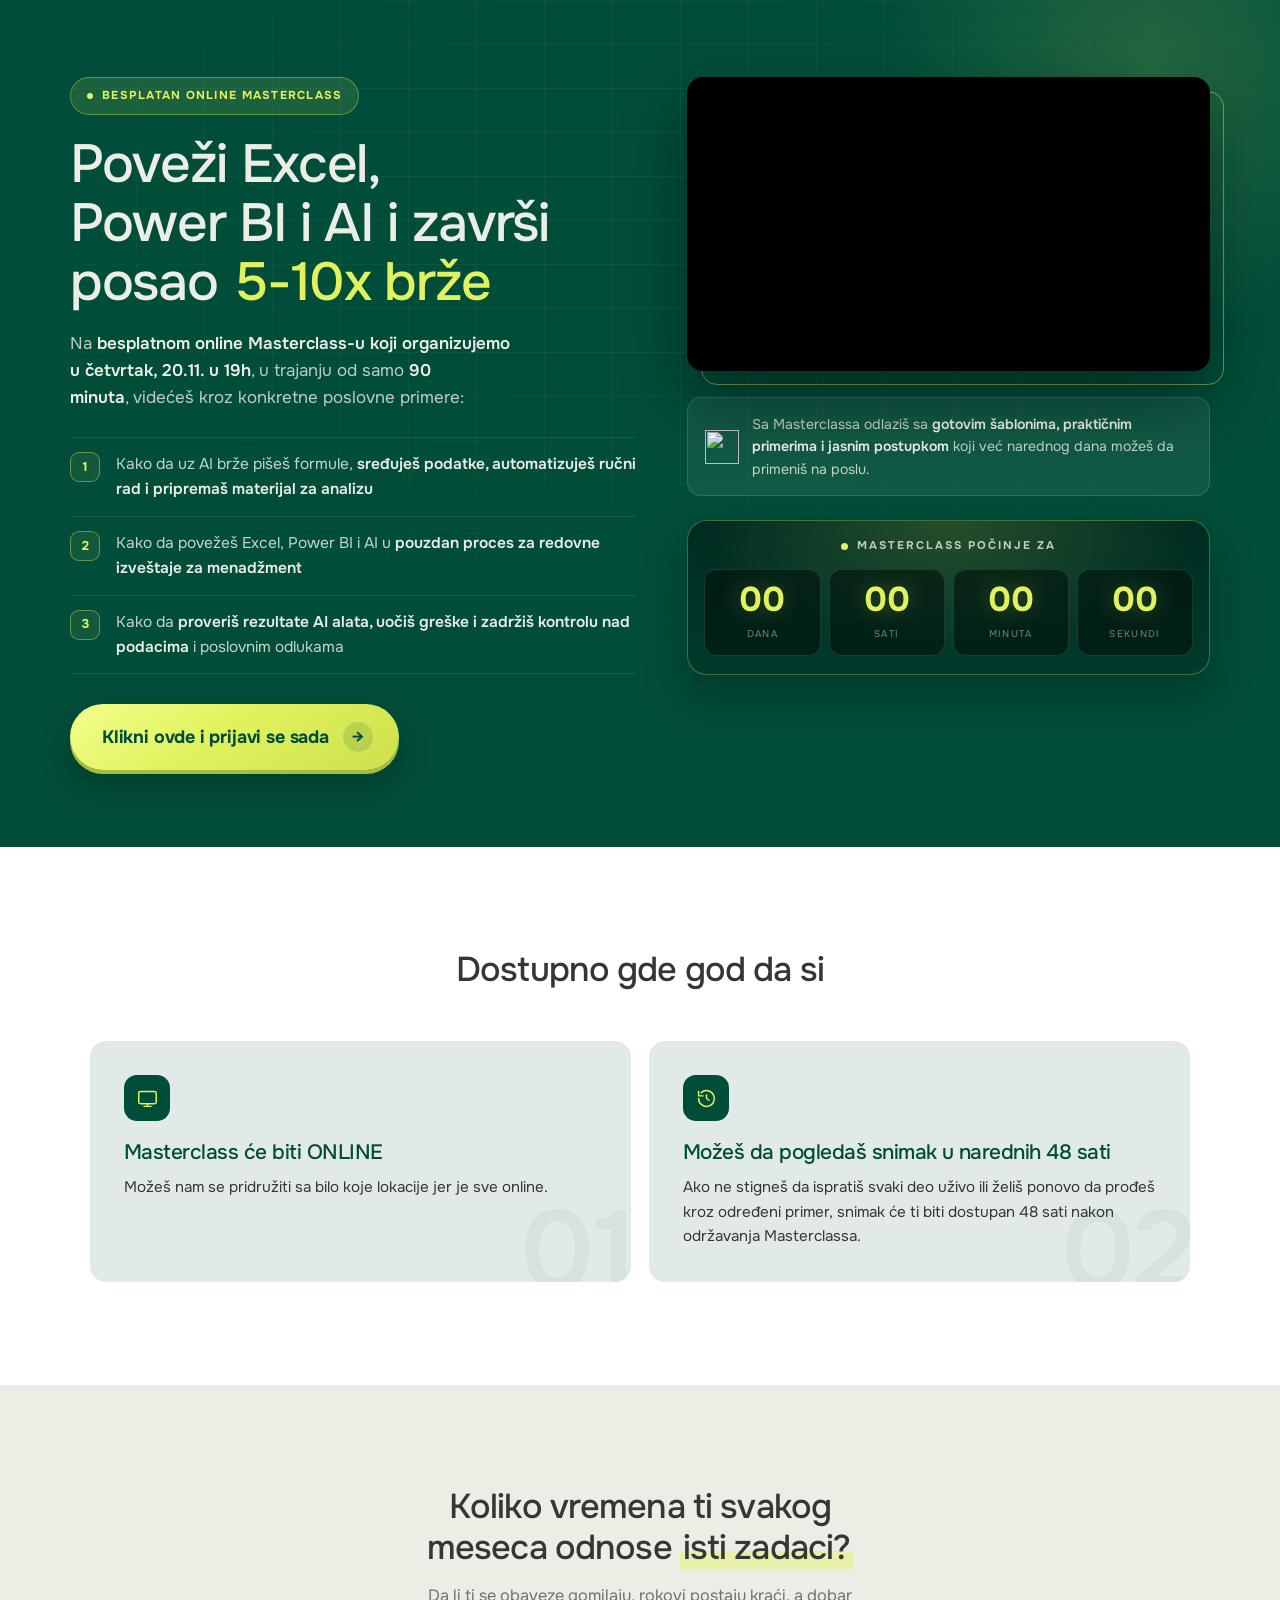
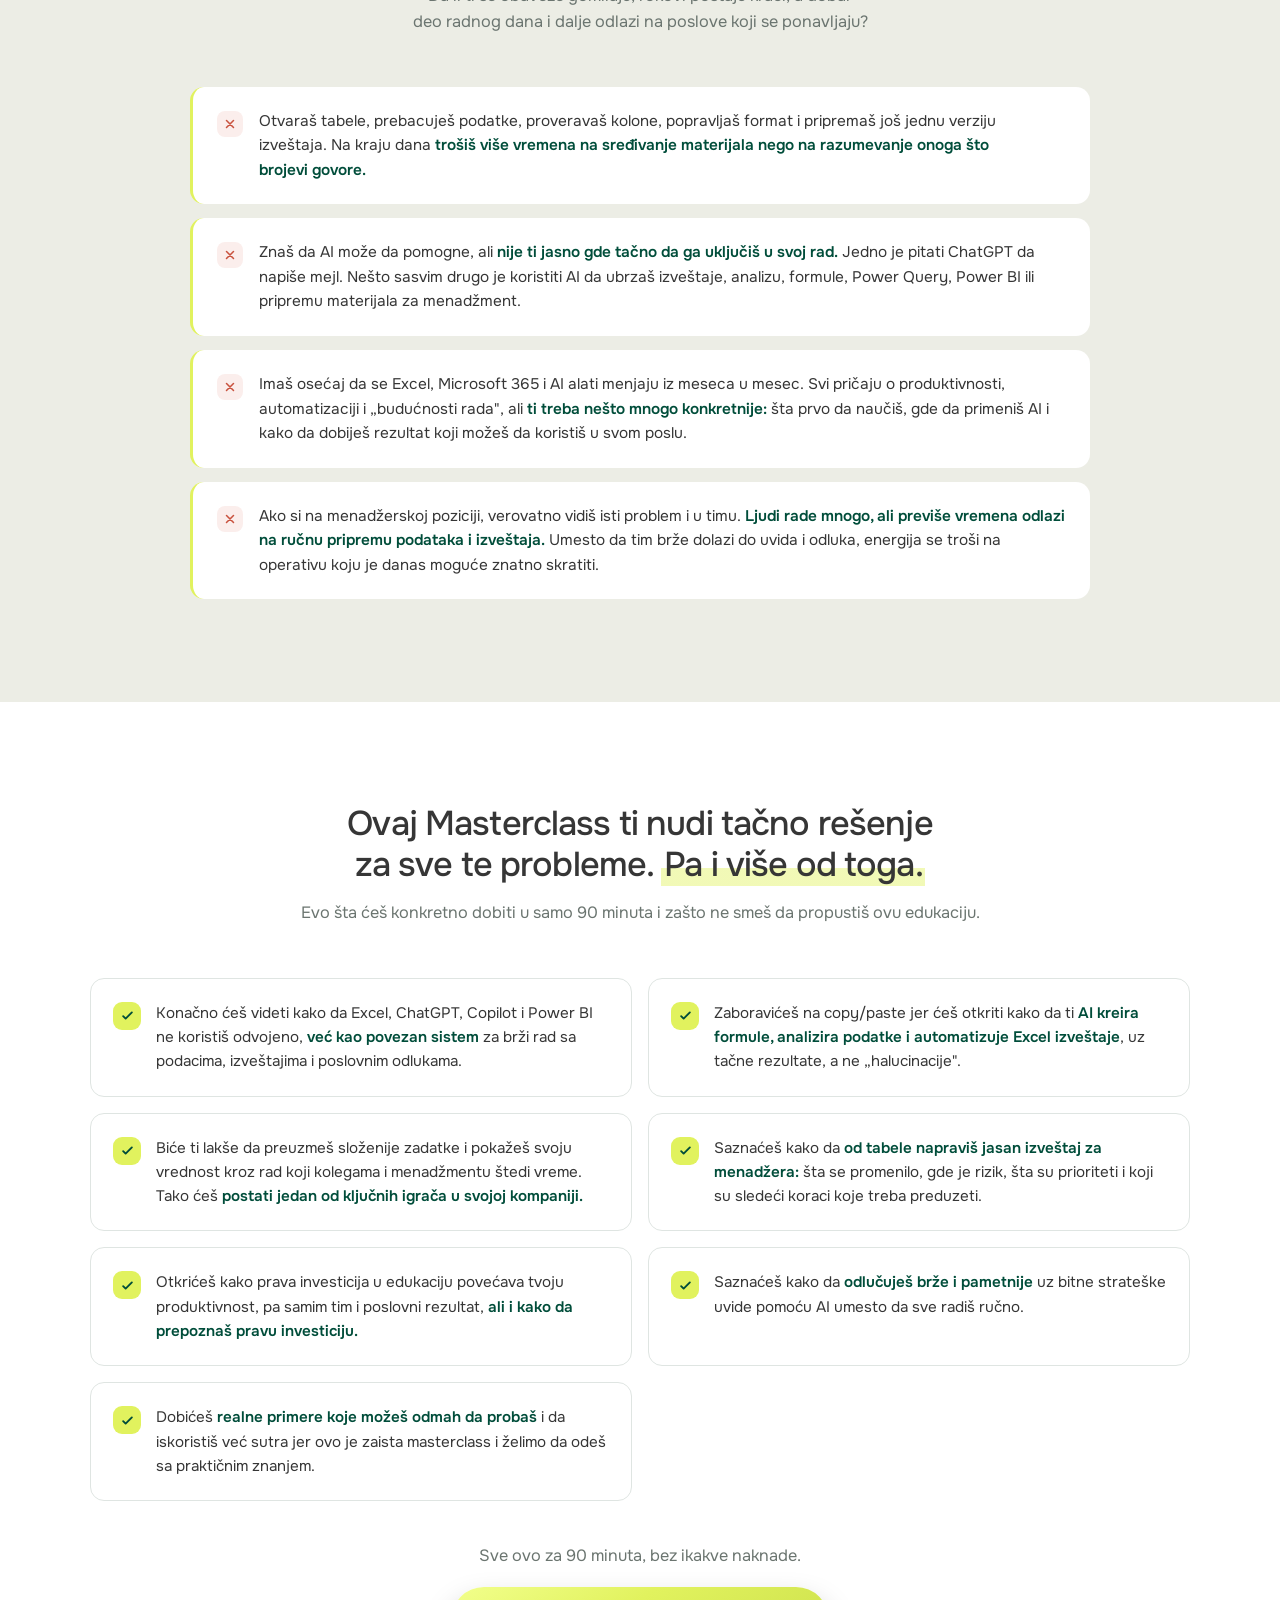
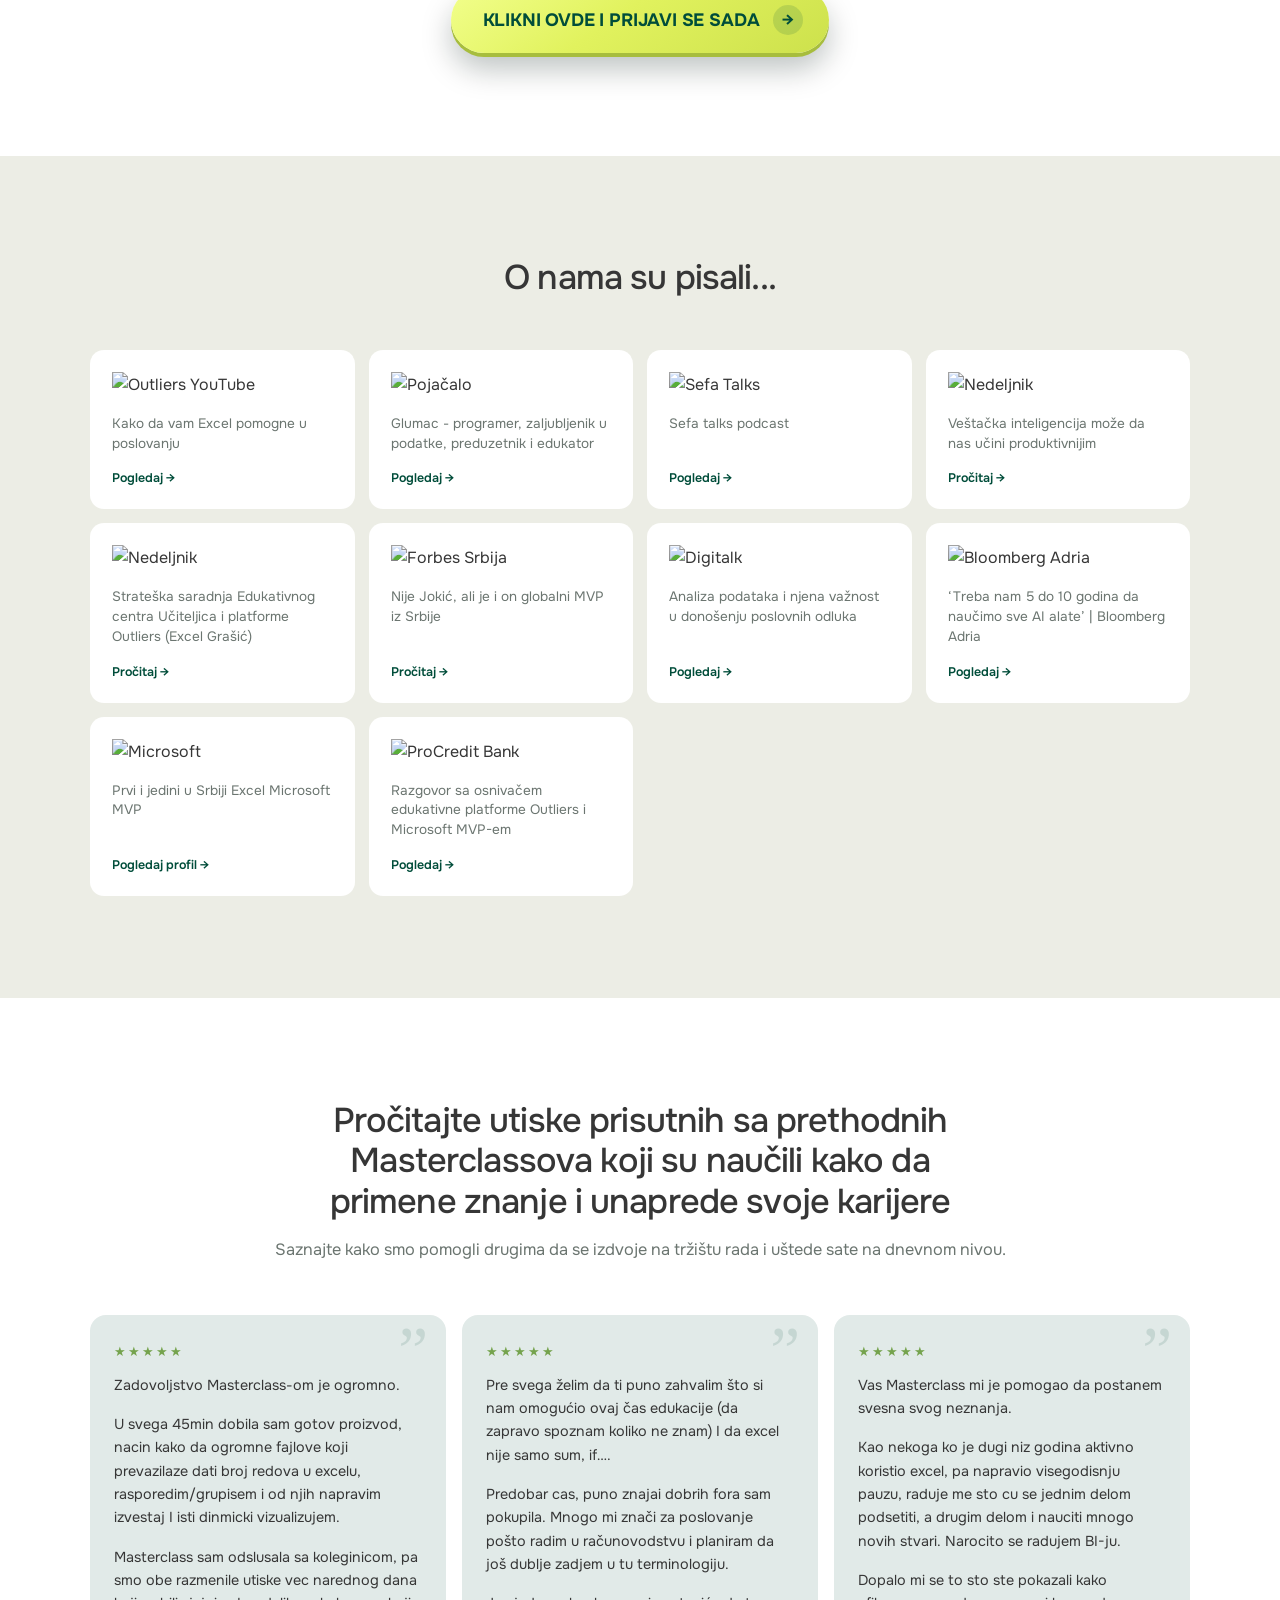
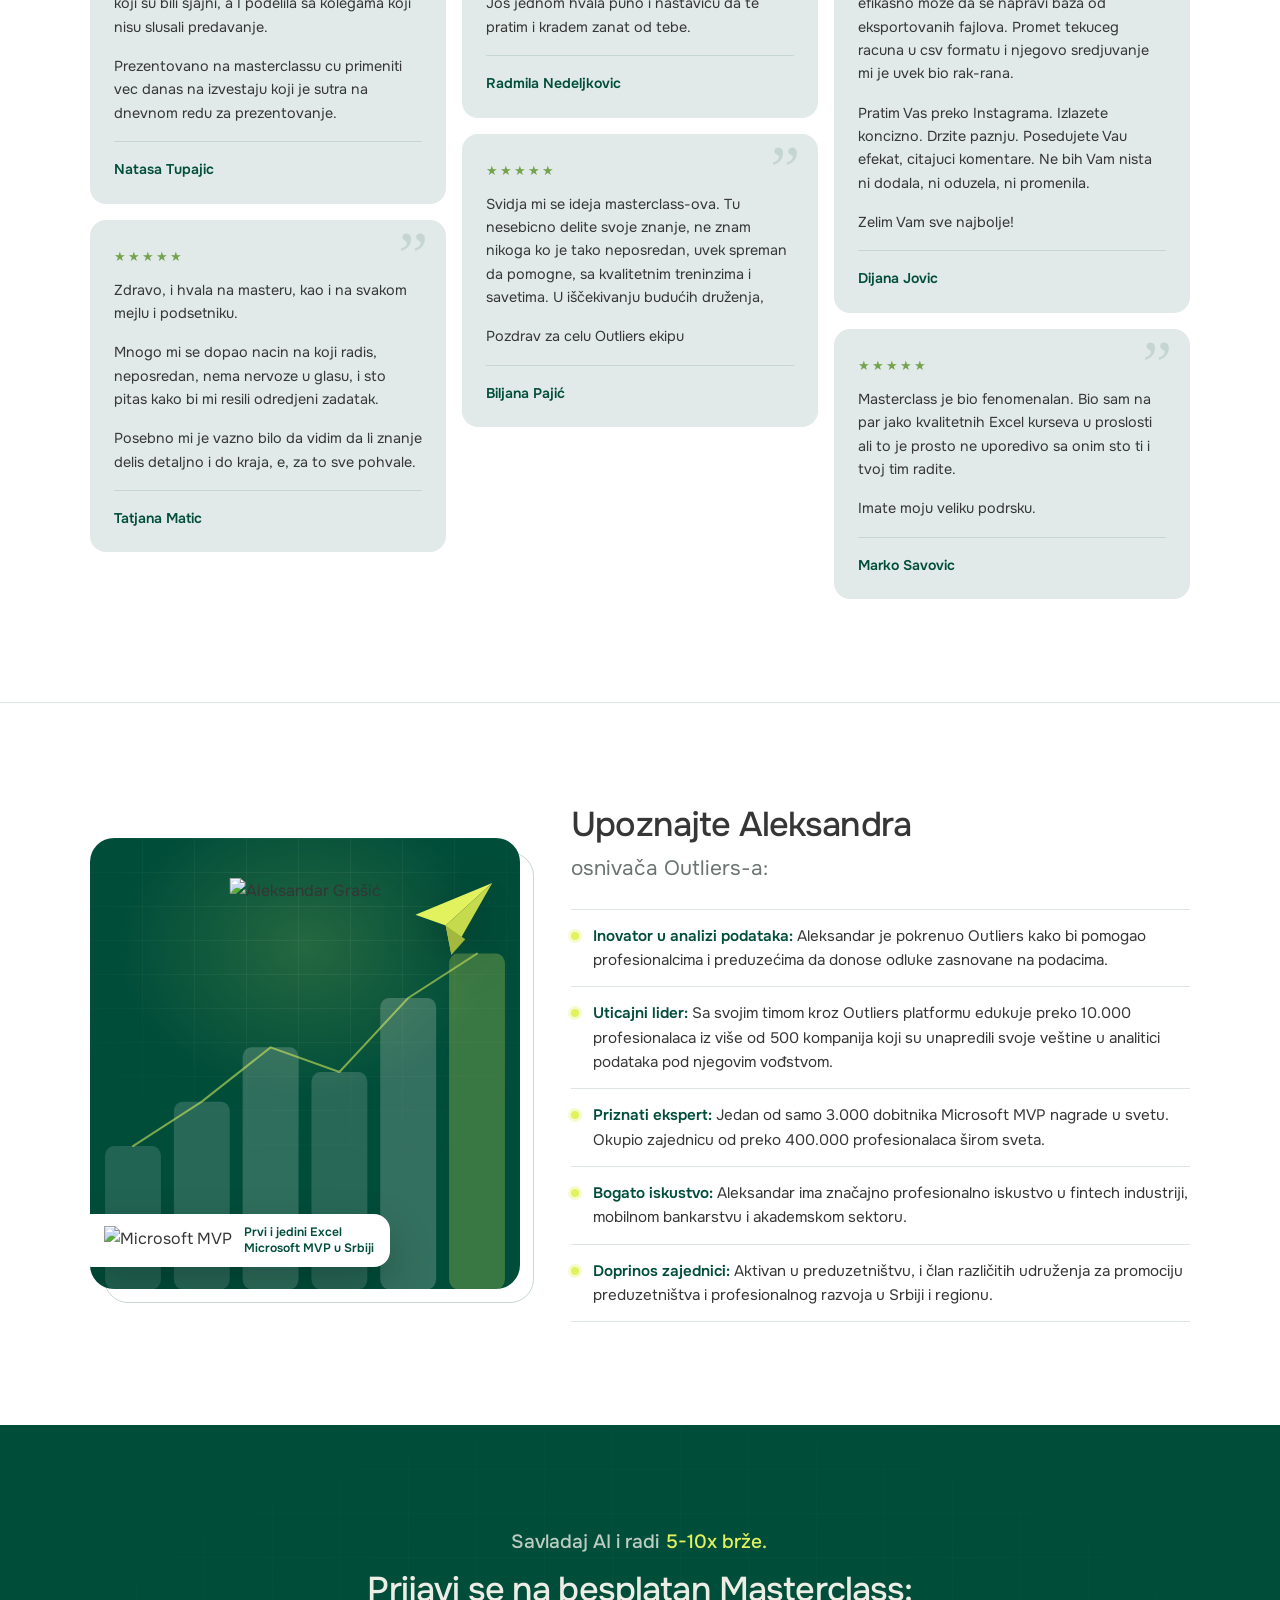
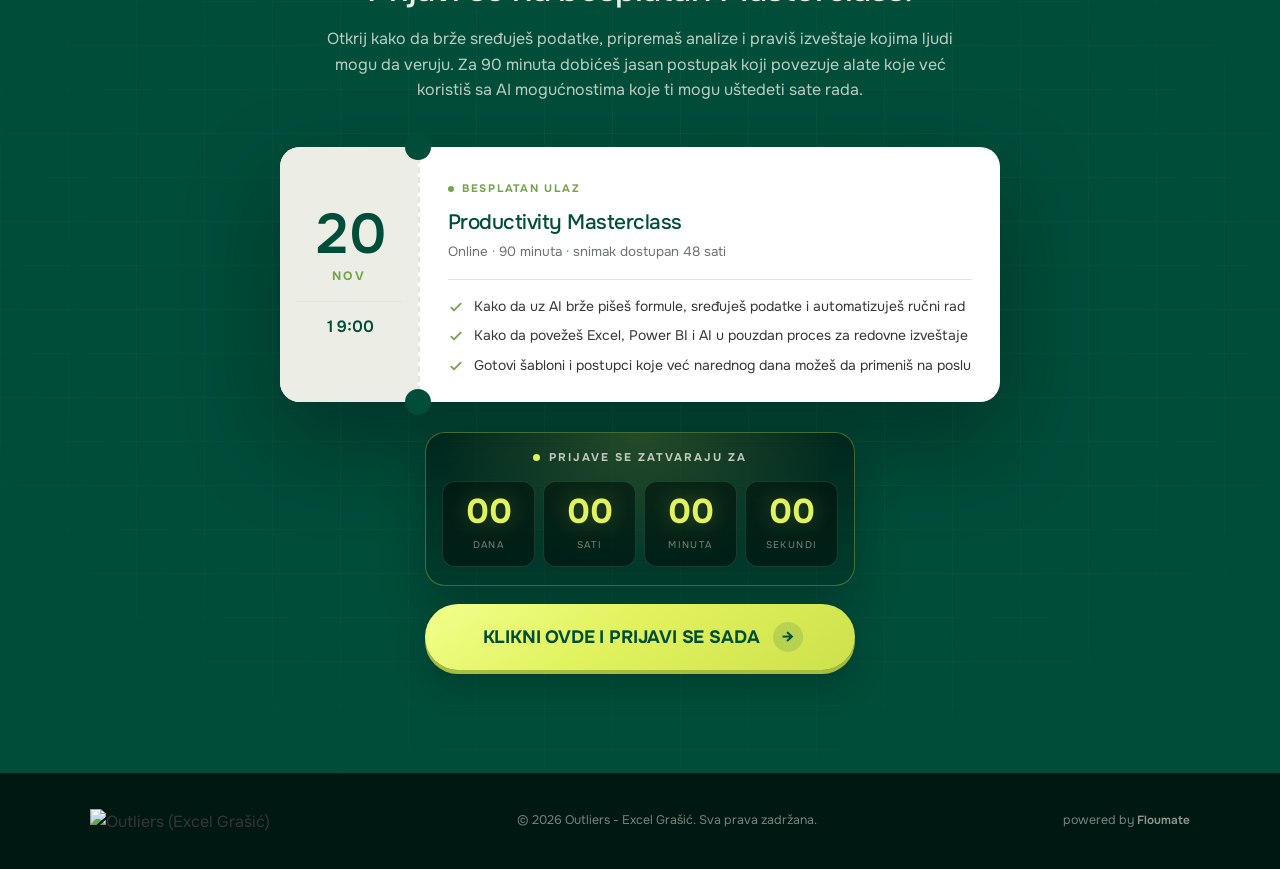
==== commit b2bcb4c8: "Rebuild the thank you page, serve the landing at /optin, add a mid-page CTA Thank you page: - Same d" ====
--- a/index.html
+++ b/index.html
@@ -2,1110 +2,14 @@
 <html lang="sr">
 <head>
 <meta charset="utf-8">
-<meta name="viewport" content="width=device-width, initial-scale=1">
 <title>Besplatan AI Masterclass - Excel, Power BI i AI | Outliers</title>
-<meta name="description" content="Besplatan online Masterclass: poveži Excel, Power BI i AI i završi posao 5-10x brže. 90 minuta, konkretni poslovni primeri, gotovi šabloni.">
-<meta property="og:title" content="Besplatan AI Masterclass - Excel, Power BI i AI">
-<meta property="og:description" content="90 minuta. Konkretni primeri. Gotovi šabloni. Snimak dostupan 48h.">
-<meta property="og:image" content="https://excelgrasic.com/wp-content/uploads/2023/11/outliers-logo-main.png">
-<link rel="preconnect" href="https://fonts.googleapis.com">
-<link rel="preconnect" href="https://fonts.gstatic.com" crossorigin>
-<link href="https://fonts.googleapis.com/css2?family=Onest:wght@400;500;600;700;800&display=swap" rel="stylesheet">
-
-<script>
-/* ============================================================
-   KONFIGURACIJA - menja se samo ovde
-   ============================================================ */
-window.MC = {
-  /* Datum i vreme webinara (ISO, CET/CEST offset). TODO: potvrditi sa klijentom. */
-  datumISO:   "2026-11-20T19:00:00+01:00",
-  datumTekst: "četvrtak, 20.11. u 19h",
-  datumKratko:"20.11. u 19h",
-  trajanje:   "90 minuta",
-
-  /* Gde ide posetilac nakon prijave */
-  nextUrl:    "application.html",
-
-  /* ActiveCampaign (forma 35 sa excelgrasic.com - jedan fiksan termin) */
-  ac: {
-    endpoint: "https://excelgrasic.activehosted.com/proc.php",
-    u: "6AE5C8B7002DE",
-    f: "35",
-    or: "83103e39-76f2-40ee-b0ac-55e0142fe058"
-  }
-};
-</script>
-
-<style>
-*{box-sizing:border-box;margin:0;padding:0}
-html{scroll-behavior:smooth}
-
-/* ============================================================
-   BRAND TOKENI - preuzeti sa excelgrasic.com (Bricks tema)
-   ============================================================ */
-:root{
-  --white:#ffffff;
-  --ink:#363636;          /* body tekst */
-  --ink-2:#6b7570;        /* sekundarni tekst */
-  --green:#004d3a;        /* primarna zelena */
-  --deep:#001812;         /* footer / najtamnija */
-  --lime:#e1f25e;         /* CTA */
-  --leaf:#75a34d;         /* akcenat */
-  --cream:#ecede5;        /* svetla traka */
-  --mint:#e1eae8;         /* kartice */
-  --line:#dfe5e2;
-  --line-dark:rgba(236,237,229,.16);
-  --r:16px;
-  --font:"Onest",-apple-system,BlinkMacSystemFont,"Segoe UI",sans-serif;
-}
-body{background:var(--white);color:var(--ink);font-family:var(--font);-webkit-font-smoothing:antialiased;line-height:1.6;overflow-x:hidden}
-img{max-width:100%;display:block}
-a{color:inherit}
-.wrap{width:100%;max-width:1140px;margin:0 auto;padding:0 20px}
-.sec{padding:clamp(60px,8vw,108px) 0;scroll-margin-top:84px}
-/* naslovi se prelamaju u redove priblizno jednake duzine, nikad jedna rec u redu */
-h1,h2,h3{font-weight:500;letter-spacing:-.025em;line-height:1.1;text-wrap:balance}
-h1{font-size:clamp(2.1rem,5.2vw,3.35rem)}
-h2{font-size:clamp(1.6rem,3.6vw,2.15rem);line-height:1.18}
-h3{font-size:clamp(1.1rem,1.9vw,1.3rem);line-height:1.25}
-/* pretty sprecava usamljenu rec u poslednjem redu pasusa */
-p,li,figcaption,blockquote{text-wrap:pretty}
-/* kratki, centrirani pasusi se takodje balansiraju */
-.sec-head p,.hero-lead,.bio-sub,.signup-kicker,.fb-sub,.form-intro{text-wrap:balance}
-p{color:var(--ink)}
-/* reci sa crticom ne smeju da se lome preko dva reda */
-.nb{white-space:nowrap}
-
-/* svetlo-na-tamnom kontekst */
-.on-dark{color:var(--cream)}
-.on-dark h1,.on-dark h2,.on-dark h3{color:var(--cream)}
-.on-dark p{color:rgba(236,237,229,.8)}
-
-/* lime "marker" podvlaka */
-.hl{background-image:linear-gradient(transparent 58%, rgba(225,242,94,.45) 58%);padding:0 .08em}
-.on-dark .hl{background-image:none;color:var(--lime)}
-
-/* ---------- reveal on scroll ---------- */
-.rv{opacity:0;transform:translateY(18px);transition:opacity .6s cubic-bezier(.22,1,.36,1),transform .6s cubic-bezier(.22,1,.36,1)}
-.rv.in{opacity:1;transform:none}
-@media (prefers-reduced-motion:reduce){.rv{opacity:1;transform:none;transition:none}}
-
-@keyframes pulse{70%{box-shadow:0 0 0 9px rgba(117,163,77,0)}100%{box-shadow:0 0 0 0 rgba(117,163,77,0)}}
-
-/* ============================================================
-   DUGMAD
-   ============================================================ */
-.btn{position:relative;display:inline-flex;align-items:center;justify-content:center;gap:14px;
-  background:linear-gradient(145deg,#f2ff8c 0%,var(--lime) 44%,#cde14c 100%);
-  color:var(--green);font-family:var(--font);font-weight:700;letter-spacing:-.01em;
-  font-size:clamp(.95rem,1.5vw,1.12rem);padding:18px 26px 18px 32px;border-radius:999px;
-  text-decoration:none;border:0;cursor:pointer;overflow:hidden;
-  box-shadow:0 4px 0 0 #a7bd3d, 0 16px 30px rgba(0,24,18,.26);
-  animation:btnGlow 3.2s ease-out infinite;
-  transition:transform .16s cubic-bezier(.22,1,.36,1),box-shadow .16s ease}
-/* sjaj koji prelazi preko dugmeta */
-.btn::after{content:"";position:absolute;inset:0;background:linear-gradient(110deg,transparent 32%,rgba(255,255,255,.6) 50%,transparent 68%);
-  transform:translateX(-120%);transition:transform .6s ease}
-.btn:hover{animation:none;transform:translateY(2px);box-shadow:0 2px 0 0 #a7bd3d,0 10px 20px rgba(0,24,18,.3)}
-.btn:active{animation:none;transform:translateY(4px);box-shadow:0 0 0 0 #a7bd3d,0 6px 14px rgba(0,24,18,.28)}
-.btn:hover::after{transform:translateX(120%)}
-.btn:focus-visible{outline:3px solid rgba(225,242,94,.9);outline-offset:3px}
-/* strelica u krugu - klizi na hover */
-.btn .arw{display:inline-flex;align-items:center;justify-content:center;width:30px;height:30px;flex:0 0 30px;
-  border-radius:50%;background:rgba(0,77,58,.14);font-size:1rem;line-height:1;
-  transition:transform .22s cubic-bezier(.22,1,.36,1),background .22s ease}
-.btn:hover .arw{transform:translateX(4px);background:rgba(0,77,58,.22)}
-@keyframes btnGlow{
-  0%,70%,100%{box-shadow:0 4px 0 0 #a7bd3d,0 16px 30px rgba(0,24,18,.26),0 0 0 0 rgba(225,242,94,.5)}
-  35%{box-shadow:0 4px 0 0 #a7bd3d,0 16px 30px rgba(0,24,18,.26),0 0 0 14px rgba(225,242,94,0)}}
-@media (prefers-reduced-motion:reduce){.btn{animation:none}}
-.btn-wide{width:100%}
-.btn-sm{background:var(--lime);color:var(--green);font-family:var(--font);font-weight:700;font-size:.82rem;padding:10px 18px;
-  border-radius:999px;border:0;cursor:pointer;text-decoration:none;white-space:nowrap;transition:transform .15s ease}
-.btn-sm:hover{transform:translateY(-1px)}
-
-/* ============================================================
-   HERO
-   ============================================================ */
-.hero{position:relative;overflow:hidden;background:var(--green)}
-/* tabelarna mreza - diskretan "spreadsheet" motiv */
-.hero::before{content:"";position:absolute;inset:0;
-  background-image:linear-gradient(rgba(236,237,229,.055) 1px,transparent 1px),
-                   linear-gradient(90deg,rgba(236,237,229,.055) 1px,transparent 1px);
-  background-size:68px 44px;mask-image:radial-gradient(ellipse 90% 75% at 50% 25%,#000 20%,transparent 78%)}
-.hero::after{content:"";position:absolute;width:620px;height:620px;right:-180px;top:-240px;border-radius:50%;
-  background:radial-gradient(circle,rgba(225,242,94,.16),transparent 62%);pointer-events:none}
-.hero-in{position:relative;z-index:2;display:grid;grid-template-columns:1.04fr .96fr;gap:clamp(28px,4vw,60px);align-items:start;
-  padding:clamp(46px,6vw,84px) 20px clamp(52px,6vw,92px);max-width:1180px;margin:0 auto}
-.pill{display:inline-flex;align-items:center;gap:9px;background:rgba(225,242,94,.12);border:1px solid rgba(225,242,94,.34);
-  color:var(--lime);font-size:.72rem;font-weight:700;letter-spacing:.11em;text-transform:uppercase;padding:9px 16px;border-radius:999px}
-.pill .dot{width:6px;height:6px;border-radius:50%;background:var(--lime);box-shadow:0 0 0 0 rgba(225,242,94,.6);animation:pulse 2.2s infinite}
-.hero h1{margin:20px 0 18px}
-.hero-lead{font-size:clamp(.98rem,1.4vw,1.06rem)}
-.hero-lead strong{color:var(--cream);font-weight:600}
-
-/* numerisana lista sa vertikalnom linijom */
-.hero-list{list-style:none;margin:26px 0 30px;display:grid;gap:0;position:relative}
-.hero-list li{display:flex;gap:16px;align-items:flex-start;font-size:.97rem;color:rgba(236,237,229,.84);
-  padding:14px 0;border-top:1px solid rgba(236,237,229,.1)}
-.hero-list li:last-child{border-bottom:1px solid rgba(236,237,229,.1)}
-.hero-list .num{flex:0 0 30px;height:30px;border-radius:9px;border:1px solid rgba(225,242,94,.4);background:rgba(225,242,94,.08);
-  color:var(--lime);font-size:.8rem;font-weight:700;display:grid;place-items:center;font-variant-numeric:tabular-nums}
-.hero-list strong{color:var(--cream);font-weight:600}
-
-/* video sa lime offset ramom */
-.vsl-shell{position:relative}
-.vsl-shell::before{content:"";position:absolute;inset:0;border:1.5px solid rgba(225,242,94,.5);border-radius:var(--r);
-  transform:translate(14px,14px);pointer-events:none}
-.vsl{position:relative;border-radius:var(--r);overflow:hidden;background:#000;box-shadow:0 28px 64px rgba(0,0,0,.4)}
-.vsl::before{content:"";display:block;padding-top:56.25%}
-.vsl iframe{position:absolute;inset:0;width:100%;height:100%;border:0}
-.gift{display:flex;gap:13px;align-items:center;margin-top:26px;background:rgba(236,237,229,.07);
-  border:1px solid rgba(236,237,229,.14);border-radius:14px;padding:15px 17px}
-.gift img{width:34px;height:34px;flex:0 0 34px}
-.gift p{font-size:.88rem;margin:0;color:rgba(236,237,229,.82)}
-.gift strong{color:var(--cream);font-weight:600}
-
-/* countdown */
-.cd-wrap{position:relative;margin-top:24px;padding:16px 16px 18px;border-radius:20px;
-  background:linear-gradient(180deg,rgba(0,24,18,.62),rgba(0,24,18,.34));
-  border:1px solid rgba(225,242,94,.3);box-shadow:0 20px 44px rgba(0,16,12,.3)}
-/* lime izmaglica iznad tajmera */
-.cd-wrap::before{content:"";position:absolute;inset:0;border-radius:inherit;pointer-events:none;
-  background:radial-gradient(70% 130% at 50% 0,rgba(225,242,94,.17),transparent 68%)}
-.cd-urg{position:relative;display:flex;align-items:center;justify-content:center;gap:9px;margin:0 0 14px;
-  font-size:.7rem;font-weight:700;letter-spacing:.18em;text-transform:uppercase;color:var(--lime)}
-.cd-urg .dot{width:7px;height:7px;flex:0 0 7px;border-radius:50%;background:var(--lime);
-  box-shadow:0 0 0 0 rgba(225,242,94,.65);animation:pulseLime 1.8s infinite}
-@keyframes pulseLime{70%{box-shadow:0 0 0 8px rgba(225,242,94,0)}100%{box-shadow:0 0 0 0 rgba(225,242,94,0)}}
-.cd{position:relative;display:flex;gap:8px}
-.cd-box{flex:1;background:rgba(0,16,12,.58);border:1px solid rgba(236,237,229,.12);border-radius:13px;
-  padding:13px 4px;text-align:center}
-.cd-num{font-size:clamp(1.65rem,3.1vw,2.15rem);font-weight:700;color:var(--lime);line-height:1;
-  font-variant-numeric:tabular-nums;text-shadow:0 0 22px rgba(225,242,94,.3)}
-.cd-lab{font-size:.6rem;letter-spacing:.14em;text-transform:uppercase;color:rgba(236,237,229,.5);margin-top:9px}
-/* sekunde otkucavaju */
-.cd-box.tick{animation:tickPop .5s cubic-bezier(.22,1,.36,1)}
-@keyframes tickPop{0%{transform:scale(1.045);border-color:rgba(225,242,94,.5)}100%{transform:scale(1);border-color:rgba(236,237,229,.12)}}
-@media (prefers-reduced-motion:reduce){.cd-urg .dot,.cd-box.tick{animation:none}}
-
-/* ============================================================
-   ZAGLAVLJA SEKCIJA
-   ============================================================ */
-.sec-head{max-width:760px;margin:0 auto clamp(34px,4vw,54px);text-align:center}
-.sec-head p{margin-top:15px;font-size:1.02rem;color:var(--ink-2)}
-.eyebrow{display:inline-flex;align-items:center;gap:8px;font-size:.72rem;font-weight:700;letter-spacing:.14em;
-  text-transform:uppercase;color:var(--green);margin-bottom:16px}
-.eyebrow::before{content:"";width:18px;height:2px;background:var(--lime)}
-.on-dark .eyebrow{color:var(--lime)}
-.on-dark .eyebrow::before{background:var(--lime)}
-
-/* ============================================================
-   KARTICE
-   ============================================================ */
-.grid-2{display:grid;grid-template-columns:repeat(2,1fr);gap:18px}
-.card{position:relative;overflow:hidden;background:var(--mint);border-radius:var(--r);padding:clamp(24px,3vw,34px);
-  transition:transform .25s cubic-bezier(.22,1,.36,1),box-shadow .25s ease}
-.card:hover{transform:translateY(-4px);box-shadow:0 18px 44px rgba(0,77,58,.12)}
-.card h3{margin-bottom:10px;color:var(--green)}
-.card p{font-size:.95rem;color:var(--ink)}
-.card-ico{width:46px;height:46px;border-radius:13px;background:var(--green);display:grid;place-items:center;margin-bottom:18px}
-.card-ico svg{width:21px;height:21px;stroke:var(--lime);fill:none;stroke-width:1.7;stroke-linecap:round;stroke-linejoin:round}
-.card-watermark{position:absolute;right:-6px;bottom:-26px;font-size:7rem;font-weight:600;color:rgba(0,77,58,.05);line-height:1;pointer-events:none}
-
-/* ============================================================
-   PROBLEM (cream traka)
-   ============================================================ */
-.problem{background:var(--cream)}
-.prob-list{display:grid;gap:14px;max-width:900px;margin:0 auto}
-.prob-row{position:relative;display:flex;gap:16px;align-items:flex-start;background:var(--white);border-radius:14px;padding:22px 24px;
-  border-left:3px solid var(--lime);transition:transform .22s ease}
-.prob-row:hover{transform:translateX(4px)}
-.prob-row .x{flex:0 0 26px;height:26px;border-radius:8px;background:rgba(214,88,70,.1);display:grid;place-items:center;margin-top:2px}
-.prob-row .x svg{width:14px;height:14px;stroke:#c9533f;fill:none;stroke-width:2.6;stroke-linecap:round}
-.prob-row p{font-size:.96rem;margin:0}
-.prob-row strong{color:var(--green);font-weight:600}
-.prob-close{text-align:center;max-width:720px;margin:clamp(34px,4vw,48px) auto 0;font-size:clamp(1.05rem,2vw,1.25rem);color:var(--green);font-weight:500}
-
-/* ============================================================
-   BENEFITI
-   ============================================================ */
-.ben{display:grid;grid-template-columns:repeat(2,1fr);gap:16px}
-.ben-item{display:flex;gap:15px;background:var(--white);border:1px solid var(--line);border-radius:14px;padding:22px;
-  transition:border-color .2s ease,transform .22s cubic-bezier(.22,1,.36,1),box-shadow .22s ease}
-.ben-item:hover{border-color:var(--leaf);transform:translateY(-3px);box-shadow:0 14px 34px rgba(0,77,58,.08)}
-.ben-check{flex:0 0 28px;height:28px;border-radius:9px;background:var(--lime);display:grid;place-items:center;margin-top:1px}
-.ben-check svg{width:15px;height:15px;stroke:var(--green);fill:none;stroke-width:3;stroke-linecap:round;stroke-linejoin:round}
-.ben-item p{font-size:.95rem;margin:0}
-.ben-item strong{color:var(--green);font-weight:600}
-
-/* ============================================================
-   PRESS (cream traka)
-   ============================================================ */
-.press{background:var(--cream)}
-.press-grid{display:grid;grid-template-columns:repeat(4,1fr);gap:14px}
-.press-card{display:flex;flex-direction:column;gap:16px;background:var(--white);border-radius:14px;padding:22px;
-  text-decoration:none;transition:transform .22s cubic-bezier(.22,1,.36,1),box-shadow .22s ease}
-.press-card:hover{transform:translateY(-4px);box-shadow:0 16px 38px rgba(0,77,58,.1)}
-.press-card img{height:26px;width:auto;object-fit:contain;object-position:left}
-.press-card span{font-size:.85rem;color:var(--ink-2);line-height:1.45}
-.press-card .arrow{margin-top:auto;font-size:.78rem;font-weight:600;color:var(--green);display:flex;align-items:center;gap:6px}
-
-/* ============================================================
-   TESTIMONIJALI
-   ============================================================ */
-.tst-grid{columns:3;column-gap:16px}
-.tst{break-inside:avoid;position:relative;background:var(--mint);border-radius:var(--r);padding:26px 24px 22px;margin-bottom:16px}
-.tst::before{content:"”";position:absolute;top:2px;right:18px;font-size:4.2rem;line-height:1;color:rgba(0,77,58,.12);font-family:Georgia,serif}
-.tst-stars{color:var(--leaf);font-size:.82rem;letter-spacing:2px;margin-bottom:12px}
-.tst p{font-size:.9rem;line-height:1.62;margin:0 0 16px;color:var(--ink)}
-.tst-name{padding-top:14px;border-top:1px solid rgba(0,77,58,.12)}
-.tst-name b{font-size:.88rem;font-weight:600;color:var(--green)}
-
-/* ============================================================
-   BIO
-   ============================================================ */
-.bio{background:var(--white);border-top:1px solid var(--line)}
-.bio-in{display:grid;grid-template-columns:.82fr 1.18fr;gap:clamp(28px,4vw,60px);align-items:center}
-.bio-photo{position:relative;z-index:0}
-/* lime ram pomeren iza slike - isti potez kao oko videa u herou */
-.bio-photo::after{content:"";position:absolute;inset:0;border:1.5px solid rgba(0,77,58,.22);
-  border-radius:24px;transform:translate(14px,14px);z-index:-1;pointer-events:none}
-.bio-stage{position:relative;border-radius:24px;overflow:hidden;aspect-ratio:1/1.05;
-  background:radial-gradient(ellipse 62% 48% at 50% 24%,rgba(225,242,94,.16),transparent 70%),var(--green)}
-/* tabelarna mreza, isti motiv kao hero */
-.bio-stage::before{content:"";position:absolute;inset:0;z-index:1;
-  background-image:linear-gradient(rgba(236,237,229,.06) 1px,transparent 1px),
-                   linear-gradient(90deg,rgba(236,237,229,.06) 1px,transparent 1px);
-  background-size:52px 34px;
-  mask-image:radial-gradient(ellipse 85% 70% at 50% 20%,#000 25%,transparent 80%)}
-/* stubici grafikona iza njega */
-.bio-bars{position:absolute;left:0;bottom:0;width:100%;height:82%;z-index:2}
-/* lime avioncic */
-.bio-plane{position:absolute;right:6%;top:9%;width:19%;z-index:3;
-  filter:drop-shadow(0 10px 22px rgba(0,16,12,.35));animation:planeFloat 5.5s ease-in-out infinite}
-@keyframes planeFloat{0%,100%{transform:translateY(0) rotate(0)}50%{transform:translateY(-9px) rotate(-3deg)}}
-@media (prefers-reduced-motion:reduce){.bio-plane{animation:none}}
-.bio-man{position:absolute;left:50%;bottom:0;transform:translateX(-50%);height:91%;width:auto;max-width:none;z-index:4}
-/* MVP plocica preko slike */
-.bio-chip{position:absolute;left:0;bottom:22px;z-index:5;display:flex;align-items:center;gap:12px;
-  background:var(--white);border-radius:0 16px 16px 0;padding:11px 16px 11px 14px;
-  box-shadow:0 18px 40px rgba(0,16,12,.26)}
-.bio-chip img{height:30px;width:auto}
-.bio-chip span{font-size:.76rem;font-weight:600;color:var(--green);line-height:1.3}
-.bio-list{list-style:none;display:grid;gap:0;margin-top:24px}
-.bio-list li{display:flex;gap:14px;font-size:.95rem;color:var(--ink);padding:14px 0;border-top:1px solid var(--line)}
-.bio-list li:last-child{border-bottom:1px solid var(--line)}
-.bio-list b{color:var(--green);font-weight:600}
-.bio-list .bullet{flex:0 0 8px;height:8px;border-radius:50%;background:var(--lime);box-shadow:0 0 0 3px rgba(225,242,94,.3);margin-top:8px}
-
-/* ============================================================
-   PRIJAVA (zelena traka)
-   ============================================================ */
-.signup{position:relative;overflow:hidden;background:var(--green)}
-.signup::before{content:"";position:absolute;inset:0;
-  background-image:linear-gradient(rgba(236,237,229,.05) 1px,transparent 1px),
-                   linear-gradient(90deg,rgba(236,237,229,.05) 1px,transparent 1px);
-  background-size:68px 44px;mask-image:radial-gradient(ellipse 85% 80% at 50% 50%,#000 10%,transparent 76%)}
-.signup-in{position:relative;z-index:2;max-width:760px;margin:0 auto;text-align:center}
-.signup-lead{margin:16px auto 0;max-width:60ch;color:rgba(236,237,229,.86)}
-/* ULAZNICA - nosi datum, sadrzaj i benefite na jednom mestu */
-.ticket{position:relative;display:grid;grid-template-columns:138px 1fr;text-align:left;
-  background:var(--white);border-radius:20px;margin-top:clamp(28px,4vw,44px);
-  box-shadow:0 40px 90px rgba(0,16,12,.38)}
-/* talon sa datumom */
-.tk-stub{background:var(--cream);border-radius:20px 0 0 20px;padding:26px 16px;
-  display:flex;flex-direction:column;align-items:center;justify-content:center;text-align:center}
-.tk-d{font-size:clamp(2.7rem,5vw,3.5rem);font-weight:600;line-height:.92;color:var(--green);
-  letter-spacing:-.04em;font-variant-numeric:tabular-nums}
-.tk-m{font-size:.76rem;font-weight:700;letter-spacing:.2em;text-transform:uppercase;color:var(--leaf);margin-top:7px}
-.tk-t{margin-top:14px;padding-top:12px;border-top:1px solid var(--line);width:100%;
-  font-size:1.02rem;font-weight:600;color:var(--green);font-variant-numeric:tabular-nums}
-/* perforacija */
-.tk-body{position:relative;border-left:2px dashed var(--line);padding:clamp(20px,2.6vw,27px) clamp(20px,2.6vw,28px)}
-.tk-cut{position:absolute;left:138px;width:26px;height:26px;border-radius:50%;background:var(--green);
-  transform:translateX(-50%);z-index:2}
-.tk-cut.top{top:-13px}
-.tk-cut.bot{bottom:-13px}
-.tk-kicker{display:inline-flex;align-items:center;gap:8px;font-size:.68rem;font-weight:700;
-  letter-spacing:.16em;text-transform:uppercase;color:var(--leaf)}
-.tk-kicker .dot{width:6px;height:6px;border-radius:50%;background:var(--leaf);
-  box-shadow:0 0 0 0 rgba(117,163,77,.6);animation:pulse 2.2s infinite}
-.ticket .tk-body h3{color:var(--green);margin:9px 0 6px}
-.ticket .tk-meta{font-size:.84rem;color:var(--ink-2);margin:0}
-.tk-list{list-style:none;display:grid;gap:9px;margin-top:17px;padding-top:16px;border-top:1px solid var(--line)}
-.tk-list li{display:flex;gap:10px;font-size:.87rem;line-height:1.45;color:var(--ink)}
-.tk-list svg{width:16px;height:16px;stroke:var(--leaf);fill:none;stroke-width:2.8;flex:0 0 16px;
-  margin-top:3px;stroke-linecap:round;stroke-linejoin:round}
-.signup-in .cd-wrap{max-width:430px;margin:clamp(22px,3vw,30px) auto 0}
-.signup-in .btn{margin-top:18px;min-width:min(100%,430px)}
-.modal-card h3{color:var(--green);margin-bottom:6px}
-.form-intro{font-size:.88rem;color:var(--ink-2);margin-bottom:16px}
-.bio-sub{font-size:clamp(1.05rem,1.8vw,1.3rem);color:var(--ink-2);margin-top:6px}
-.signup-kicker{font-size:clamp(1rem,1.8vw,1.2rem);color:rgba(236,237,229,.85);margin-bottom:12px;font-weight:500}
-.modal-card .fb-sub{font-size:.88rem;color:var(--ink-2);margin-bottom:22px}
-.form-slot{display:flex;gap:10px;align-items:center;background:var(--cream);border-radius:12px;padding:13px 15px;margin-bottom:20px;font-size:.89rem;color:var(--green)}
-.form-slot svg{width:18px;height:18px;stroke:var(--green);fill:none;stroke-width:1.8;flex:0 0 18px}
-.form-slot b{font-weight:600}
-.fld{margin-bottom:14px}
-.fld label{display:block;font-size:.76rem;font-weight:600;letter-spacing:.05em;text-transform:uppercase;color:var(--ink-2);margin-bottom:7px}
-.fld input{width:100%;background:var(--white);border:1px solid var(--line);border-radius:12px;padding:14px 15px;
-  color:var(--ink);font-family:var(--font);font-size:.97rem;transition:border-color .15s ease,box-shadow .15s ease}
-.fld input::placeholder{color:#a8b2ae}
-.fld input:focus{outline:none;border-color:var(--green);box-shadow:0 0 0 3px rgba(0,77,58,.1)}
-.fld-row{display:grid;grid-template-columns:1fr 1fr;gap:12px}
-.fld-hint{font-size:.74rem;color:var(--ink-2);margin-top:6px;line-height:1.45}
-.fld-err{display:none;font-size:.77rem;color:#a8402e;margin-top:6px;line-height:1.45}
-.fld.err input{border-color:#c9533f;background:rgba(201,83,63,.04)}
-.fld.err input:focus{border-color:#c9533f;box-shadow:0 0 0 3px rgba(201,83,63,.14)}
-.fld.err .fld-err{display:block}
-.fld.err .fld-hint{display:none}
-.fld.ok input{border-color:var(--leaf)}
-.form-err{display:none;background:rgba(201,83,63,.08);border:1px solid rgba(201,83,63,.3);color:#a8402e;
-  border-radius:11px;padding:11px 13px;font-size:.85rem;margin-bottom:14px}
-
-/* ============================================================
-   OPTIN MODAL
-   ============================================================ */
-.modal{position:fixed;inset:0;z-index:90;display:none;align-items:center;justify-content:center;padding:20px}
-.modal.open{display:flex}
-.modal-bg{position:absolute;inset:0;background:rgba(0,16,12,.74);backdrop-filter:blur(7px);animation:modalFade .22s ease}
-.modal-card{position:relative;z-index:2;width:100%;max-width:530px;max-height:calc(100vh - 40px);overflow-y:auto;
-  border-radius:22px;padding:clamp(26px,3vw,36px);
-  /* lime linija na vrhu - kao pozadina, da je radijus kartice iseca */
-  background:var(--white) linear-gradient(90deg,var(--lime),var(--leaf)) top left/100% 4px no-repeat;
-  box-shadow:0 44px 96px rgba(0,16,12,.5);animation:modalIn .3s cubic-bezier(.22,1,.36,1)}
-.modal-x{position:absolute;top:15px;right:15px;width:36px;height:36px;border-radius:50%;border:1px solid var(--line);
-  background:var(--white);color:var(--ink-2);font-size:1.05rem;line-height:1;cursor:pointer;
-  display:flex;align-items:center;justify-content:center;transition:background .15s ease,color .15s ease}
-.modal-x:hover{background:var(--cream);color:var(--green)}
-.modal-card h3{padding-right:40px}
-body.no-scroll{overflow:hidden}
-@keyframes modalIn{from{opacity:0;transform:translateY(18px) scale(.98)}to{opacity:1;transform:none}}
-@keyframes modalFade{from{opacity:0}to{opacity:1}}
-@media (prefers-reduced-motion:reduce){.modal-card,.modal-bg{animation:none}}
-
-/* ============================================================
-   FOOTER
-   ============================================================ */
-footer{padding:36px 0;background:var(--deep)}
-.foot-in{display:flex;flex-wrap:wrap;gap:16px;align-items:center;justify-content:space-between}
-.foot-in img{height:24px;width:auto}
-.foot-in p{font-size:.78rem;color:rgba(236,237,229,.5)}
-.foot-in a{color:rgba(236,237,229,.5);font-size:.78rem;text-decoration:none;margin-left:18px;transition:color .15s ease}
-.foot-in a:hover{color:var(--lime)}
-.foot-right{text-align:right}
-.foot-by{font-size:.74rem;color:rgba(236,237,229,.38)}
-.foot-by a{margin-left:0;font-size:.74rem;color:rgba(236,237,229,.6);font-weight:600}
-
-/* ============================================================
-   STICKY CTA (mobilni)
-   ============================================================ */
-.sticky-cta{position:fixed;left:0;right:0;bottom:0;z-index:70;display:none;gap:12px;align-items:center;justify-content:space-between;
-  background:rgba(0,24,18,.95);backdrop-filter:blur(12px);padding:11px 16px;transform:translateY(110%);transition:transform .3s cubic-bezier(.22,1,.36,1)}
-.sticky-cta.show{transform:none}
-.sticky-cta .sc-txt{font-size:.76rem;color:rgba(236,237,229,.72);line-height:1.3}
-.sticky-cta .sc-txt b{display:block;color:var(--cream);font-size:.86rem;font-weight:600}
-
-/* ============================================================
-   RESPONSIVE
-   ============================================================ */
-@media (max-width:1040px){
-}
-@media (max-width:980px){
-  /* mobilni redosled: naslov → video → CTA → timer → tekst → lista */
-  .hero-in{display:flex;flex-direction:column;align-items:stretch;gap:0;padding-top:46px}
-  .hero-copy,.hero-media{display:contents}
-  .hero-copy .pill{order:1;align-self:flex-start}
-  .hero-copy h1{order:2;margin:18px 0 24px}
-  .hero-media .vsl-shell{order:3;margin-bottom:20px}
-  .hero-copy .btn{order:4;align-self:stretch}
-  .hero-media .cd-wrap{order:6;margin-top:18px}
-  .hero-lead{order:7;margin-top:28px}
-  .hero-list{order:8}
-  .gift{order:9;margin-top:6px}
-  .vsl-shell::before{transform:translate(9px,9px)}
-  .bio-in{grid-template-columns:1fr}
-  .press-grid{grid-template-columns:repeat(2,1fr)}
-  .tst-grid{columns:2}
-}
-@media (max-width:680px){
-  .grid-2,.ben{grid-template-columns:1fr}
-  .tst-grid{columns:1}
-  .fld-row{grid-template-columns:1fr}
-  .ticket{grid-template-columns:1fr}
-  .tk-stub{flex-direction:row;align-items:baseline;gap:12px;padding:16px 20px;border-radius:20px 20px 0 0}
-  .tk-d{font-size:2.2rem}
-  .tk-m{margin-top:0}
-  .tk-t{margin:0 0 0 auto;padding:0;border:0;width:auto}
-  .tk-body{border-left:0;border-top:2px dashed var(--line)}
-  .tk-cut{display:none}
-  .cd-box{padding:11px 4px}
-  .modal-card{padding:24px 20px}
-  .modal-card .btn,.signup-in .btn{font-size:.92rem;padding:17px 14px;gap:0;white-space:nowrap}
-  .modal-card .btn .arw,.signup-in .btn .arw{display:none}
-  .sticky-cta{display:flex}
-  body{padding-bottom:64px}
-}
-</style>
+<meta name="robots" content="noindex,nofollow">
+<!-- Prava stranica zivi na /optin/. Ovde samo preusmeravamo i cuvamo UTM parametre. -->
+<link rel="canonical" href="https://floumate-dev.github.io/excel-grasic/optin/">
+<script>location.replace('optin/' + location.search + location.hash);</script>
+<meta http-equiv="refresh" content="0; url=optin/">
 </head>
 <body>
-
-<!-- ============ HERO ============ -->
-<section class="hero on-dark">
-  <div class="hero-in">
-    <div class="hero-copy">
-      <span class="pill"><span class="dot"></span>Besplatan online Masterclass</span>
-      <h1>Poveži Excel, Power BI i AI i završi posao <span class="hl nb">5-10x brže</span></h1>
-      <p class="hero-lead">Na <strong>besplatnom online <span class="nb">Masterclass-u</span></strong> <strong id="lead-date"></strong>, u trajanju od samo <strong>90 minuta</strong>, videćeš kroz konkretne poslovne primere:</p>
-      <ol class="hero-list">
-        <li><span class="num">1</span><span>Kako da uz AI brže pišeš formule, <strong>sređuješ podatke, automatizuješ ručni rad i pripremaš materijal za analizu</strong></span></li>
-        <li><span class="num">2</span><span>Kako da povežeš Excel, Power BI i AI u <strong>pouzdan proces za redovne izveštaje za menadžment</strong></span></li>
-        <li><span class="num">3</span><span>Kako da <strong>proveriš rezultate AI alata, uočiš greške i zadržiš kontrolu nad podacima</strong> i poslovnim odlukama</span></li>
-      </ol>
-      <button class="btn" type="button" data-open-optin><span>Klikni ovde i prijavi se sada</span><span class="arw" aria-hidden="true">→</span></button>
-    </div>
-
-    <div class="hero-media">
-      <div class="vsl-shell">
-        <div class="vsl">
-          <!-- VSL: Vimeo video sa postojeceg optin pagea -->
-          <iframe src="https://player.vimeo.com/video/1193208786?autoplay=1&loop=1&muted=1&title=0&portrait=0&byline=0"
-                  allow="autoplay; fullscreen; picture-in-picture" allowfullscreen title="Masterclass najava"></iframe>
-        </div>
-      </div>
-      <div class="gift">
-        <img src="https://excelgrasic.com/wp-content/uploads/2025/11/gift-box.png" alt="">
-        <p>Sa Masterclassa odlaziš sa <strong>gotovim šablonima, praktičnim primerima i jasnim postupkom</strong> koji već narednog dana možeš da primeniš na poslu.</p>
-      </div>
-      <div class="cd-wrap">
-        <p class="cd-urg"><span class="dot"></span>Masterclass počinje za</p>
-        <div class="cd" id="cd-hero">
-          <div class="cd-box"><div class="cd-num" data-d>00</div><div class="cd-lab">dana</div></div>
-          <div class="cd-box"><div class="cd-num" data-h>00</div><div class="cd-lab">sati</div></div>
-          <div class="cd-box"><div class="cd-num" data-m>00</div><div class="cd-lab">minuta</div></div>
-          <div class="cd-box"><div class="cd-num" data-s>00</div><div class="cd-lab">sekundi</div></div>
-        </div>
-      </div>
-    </div>
-  </div>
-</section>
-
-<!-- ============ DOSTUPNO GDE GOD DA SI ============ -->
-<section class="sec">
-  <div class="wrap">
-    <div class="sec-head rv">
-      <h2>Dostupno gde god da si</h2>
-    </div>
-    <div class="grid-2">
-      <div class="card rv">
-        <div class="card-ico"><svg viewBox="0 0 24 24"><rect x="2" y="4" width="20" height="14" rx="2"/><path d="M8 21h8M12 18v3"/></svg></div>
-        <h3>Masterclass će biti ONLINE</h3>
-        <p>Možeš nam se pridružiti sa bilo koje lokacije jer je sve online.</p>
-        <span class="card-watermark">01</span>
-      </div>
-      <div class="card rv">
-        <div class="card-ico"><svg viewBox="0 0 24 24"><path d="M3 12a9 9 0 1 0 3-6.7"/><path d="M3 4v5h5"/><path d="M12 8v4l3 2"/></svg></div>
-        <h3>Možeš da pogledaš snimak u narednih 48 sati</h3>
-        <p>Ako ne stigneš da ispratiš svaki deo uživo ili želiš ponovo da prođeš kroz određeni primer, snimak će ti biti dostupan 48 sati nakon održavanja Masterclassa.</p>
-        <span class="card-watermark">02</span>
-      </div>
-    </div>
-  </div>
-</section>
-
-<!-- ============ PROBLEM ============ -->
-<section class="sec problem">
-  <div class="wrap">
-    <div class="sec-head rv">
-      <h2>Koliko vremena ti svakog meseca odnose <span class="hl">isti zadaci?</span></h2>
-      <p>Da li ti se obaveze gomilaju, rokovi postaju kraći, a dobar deo radnog dana i dalje odlazi na poslove koji se ponavljaju?</p>
-    </div>
-    <div class="prob-list">
-      <div class="prob-row rv">
-        <span class="x"><svg viewBox="0 0 24 24"><path d="M18 6 6 18M6 6l12 12"/></svg></span>
-        <p>Otvaraš tabele, prebacuješ podatke, proveravaš kolone, popravljaš format i pripremaš još jednu verziju izveštaja. Na kraju dana <strong>trošiš više vremena na sređivanje materijala nego na razumevanje onoga što brojevi govore.</strong></p>
-      </div>
-      <div class="prob-row rv">
-        <span class="x"><svg viewBox="0 0 24 24"><path d="M18 6 6 18M6 6l12 12"/></svg></span>
-        <p>Znaš da AI može da pomogne, ali <strong>nije ti jasno gde tačno da ga uključiš u svoj rad.</strong> Jedno je pitati ChatGPT da napiše mejl. Nešto sasvim drugo je koristiti AI da ubrzaš izveštaje, analizu, formule, Power Query, Power BI ili pripremu materijala za menadžment.</p>
-      </div>
-      <div class="prob-row rv">
-        <span class="x"><svg viewBox="0 0 24 24"><path d="M18 6 6 18M6 6l12 12"/></svg></span>
-        <p>Imaš osećaj da se Excel, Microsoft 365 i AI alati menjaju iz meseca u mesec. Svi pričaju o produktivnosti, automatizaciji i „budućnosti rada", ali <strong>ti treba nešto mnogo konkretnije:</strong> šta prvo da naučiš, gde da primeniš AI i kako da dobiješ rezultat koji možeš da koristiš u svom poslu.</p>
-      </div>
-      <div class="prob-row rv">
-        <span class="x"><svg viewBox="0 0 24 24"><path d="M18 6 6 18M6 6l12 12"/></svg></span>
-        <p>Ako si na menadžerskoj poziciji, verovatno vidiš isti problem i u timu. <strong>Ljudi rade mnogo, ali previše vremena odlazi na ručnu pripremu podataka i izveštaja.</strong> Umesto da tim brže dolazi do uvida i odluka, energija se troši na operativu koju je danas moguće znatno skratiti.</p>
-      </div>
-    </div>
-  </div>
-</section>
-
-<!-- ============ BENEFITI ============ -->
-<section class="sec">
-  <div class="wrap">
-    <div class="sec-head rv">
-      <h2>Ovaj Masterclass ti nudi tačno rešenje za sve te probleme. <span class="hl">Pa i više od toga.</span></h2>
-      <p>Evo šta ćeš konkretno dobiti u samo 90 minuta i zašto ne smeš da propustiš ovu edukaciju.</p>
-    </div>
-    <div class="ben">
-      <div class="ben-item rv"><span class="ben-check"><svg viewBox="0 0 24 24"><path d="m5 13 4 4L19 7"/></svg></span>
-        <p>Konačno ćeš videti kako da Excel, ChatGPT, Copilot i Power BI ne koristiš odvojeno, <strong>već kao povezan sistem</strong> za brži rad sa podacima, izveštajima i poslovnim odlukama.</p></div>
-      <div class="ben-item rv"><span class="ben-check"><svg viewBox="0 0 24 24"><path d="m5 13 4 4L19 7"/></svg></span>
-        <p>Zaboravićeš na copy/paste jer ćeš otkriti kako da ti <strong>AI kreira formule, analizira podatke i automatizuje Excel izveštaje</strong>, uz tačne rezultate, a ne „halucinacije".</p></div>
-      <div class="ben-item rv"><span class="ben-check"><svg viewBox="0 0 24 24"><path d="m5 13 4 4L19 7"/></svg></span>
-        <p>Biće ti lakše da preuzmeš složenije zadatke i pokažeš svoju vrednost kroz rad koji kolegama i menadžmentu štedi vreme. Tako ćeš <strong>postati jedan od ključnih igrača u svojoj kompaniji.</strong></p></div>
-      <div class="ben-item rv"><span class="ben-check"><svg viewBox="0 0 24 24"><path d="m5 13 4 4L19 7"/></svg></span>
-        <p>Saznaćeš kako da <strong>od tabele napraviš jasan izveštaj za menadžera:</strong> šta se promenilo, gde je rizik, šta su prioriteti i koji su sledeći koraci koje treba preduzeti.</p></div>
-      <div class="ben-item rv"><span class="ben-check"><svg viewBox="0 0 24 24"><path d="m5 13 4 4L19 7"/></svg></span>
-        <p>Otkrićeš kako prava investicija u edukaciju povećava tvoju produktivnost, pa samim tim i poslovni rezultat, <strong>ali i kako da prepoznaš pravu investiciju.</strong></p></div>
-      <div class="ben-item rv"><span class="ben-check"><svg viewBox="0 0 24 24"><path d="m5 13 4 4L19 7"/></svg></span>
-        <p>Saznaćeš kako da <strong>odlučuješ brže i pametnije</strong> uz bitne strateške uvide pomoću AI umesto da sve radiš ručno.</p></div>
-      <div class="ben-item rv"><span class="ben-check"><svg viewBox="0 0 24 24"><path d="m5 13 4 4L19 7"/></svg></span>
-        <p>Dobićeš <strong>realne primere koje možeš odmah da probaš</strong> i da iskoristiš već sutra jer ovo je zaista masterclass i želimo da odeš sa praktičnim znanjem.</p></div>
-    </div>
-  </div>
-</section>
-
-<!-- ============ PRESS ============ -->
-<section class="sec press">
-  <div class="wrap">
-    <div class="sec-head rv">
-      <h2>O nama su pisali...</h2>
-    </div>
-    <div class="press-grid">
-      <a class="press-card rv" href="https://www.youtube.com/watch?v=Pv2Lm1pRtTE&t=17s" target="_blank" rel="noopener">
-        <img src="https://excelgrasic.com/wp-content/uploads/2024/08/channels4_profile-removebg-preview-1-e1726930621771.png" alt="Outliers YouTube">
-        <span>Kako da vam Excel pomogne u poslovanju</span>
-        <span class="arrow">Pogledaj →</span></a>
-      <a class="press-card rv" href="https://www.youtube.com/watch?v=zW1Y7dy1Yig" target="_blank" rel="noopener">
-        <img src="https://excelgrasic.com/wp-content/uploads/2024/08/pojacalo-logo-1-1.png" alt="Pojačalo">
-        <span>Glumac - programer, zaljubljenik u podatke, preduzetnik i edukator</span>
-        <span class="arrow">Pogledaj →</span></a>
-      <a class="press-card rv" href="https://www.youtube.com/watch?v=lvE2ggSflhc" target="_blank" rel="noopener">
-        <img src="https://excelgrasic.com/wp-content/uploads/2024/08/images__1_-removebg-preview-1-e1726930944954.png" alt="Sefa Talks">
-        <span>Sefa talks podcast</span>
-        <span class="arrow">Pogledaj →</span></a>
-      <a class="press-card rv" href="https://www.nedeljnik.rs/vestacka-inteligencija-moze-da-nas-ucini-produktivnijim/" target="_blank" rel="noopener">
-        <img src="https://excelgrasic.com/wp-content/uploads/2024/09/5249-2200_import-e1726930097304.png" alt="Nedeljnik">
-        <span>Veštačka inteligencija može da nas učini produktivnijim</span>
-        <span class="arrow">Pročitaj →</span></a>
-      <a class="press-card rv" href="https://www.nedeljnik.rs/new-collab-on-the-block-strateska-saradnja-edukativnog-centra-uciteljica-i-platforme-outliers-excel-grasic/" target="_blank" rel="noopener">
-        <img src="https://excelgrasic.com/wp-content/uploads/2024/09/5249-2200_import-e1726930097304.png" alt="Nedeljnik">
-        <span>Strateška saradnja Edukativnog centra Učiteljica i platforme Outliers (Excel Grašić)</span>
-        <span class="arrow">Pročitaj →</span></a>
-      <a class="press-card rv" href="https://forbes.n1info.rs/lideri/nije-jokic-ali-je-i-on-globalni-mvp-iz-srbije/" target="_blank" rel="noopener">
-        <img src="https://excelgrasic.com/wp-content/uploads/2023/12/forbs-srb-logo.svg" alt="Forbes Srbija">
-        <span>Nije Jokić, ali je i on globalni MVP iz Srbije</span>
-        <span class="arrow">Pročitaj →</span></a>
-      <a class="press-card rv" href="https://www.youtube.com/watch?v=_TMiK28rHjA" target="_blank" rel="noopener">
-        <img src="https://excelgrasic.com/wp-content/uploads/2024/08/digitalk-removebg-preview-1-e1726930304606.png" alt="Digitalk">
-        <span>Analiza podataka i njena važnost u donošenju poslovnih odluka</span>
-        <span class="arrow">Pogledaj →</span></a>
-      <a class="press-card rv" href="https://rs.bloombergadria.com/bloomberg-adria-tv/bloomberg-adria-tv/46322/treba-nam-5-do-10-godina-da-naucimo-sve-ai-alate/news" target="_blank" rel="noopener">
-        <img src="https://excelgrasic.com/wp-content/uploads/2023/12/bloomberg-adria-logo.svg" alt="Bloomberg Adria">
-        <span>‘Treba nam 5 do 10 godina da naučimo sve AI alate’ | Bloomberg Adria</span>
-        <span class="arrow">Pogledaj →</span></a>
-      <a class="press-card rv" href="https://mvp.microsoft.com/en-us/PublicProfile/5004606?fullName=Aleksandar%20Gra%C5%A1i%C4%87" target="_blank" rel="noopener">
-        <img src="https://excelgrasic.com/wp-content/uploads/2023/12/microsoft-logo.svg" alt="Microsoft">
-        <span>Prvi i jedini u Srbiji Excel Microsoft MVP</span>
-        <span class="arrow">Pogledaj profil →</span></a>
-      <a class="press-card rv" href="https://www.youtube.com/watch?v=c5qYMXmu_lk" target="_blank" rel="noopener">
-        <img src="https://excelgrasic.com/wp-content/uploads/2024/08/png-clipart-procredit-group-public-joint-company-procredit-bank-finance-bank-text-service__1___1_-removebg-preview-1-e1726930799560.png" alt="ProCredit Bank">
-        <span>Razgovor sa osnivačem edukativne platforme Outliers i <span class="nb">Microsoft MVP-em</span></span>
-        <span class="arrow">Pogledaj →</span></a>
-    </div>
-  </div>
-</section>
-
-<!-- ============ TESTIMONIALS ============ -->
-<section class="sec">
-  <div class="wrap">
-    <div class="sec-head rv">
-      <h2>Pročitajte utiske prisutnih sa prethodnih Masterclassova koji su naučili kako da primene znanje i unaprede svoje karijere</h2>
-      <p>Saznajte kako smo pomogli drugima da se izdvoje na tržištu rada i uštede sate na dnevnom nivou.</p>
-    </div>
-    <div class="tst-grid">
-      <div class="tst rv"><div class="tst-stars">★★★★★</div>
-        <p>Zadovoljstvo <span class="nb">Masterclass-om</span> je ogromno.</p>
-        <p>U svega 45min dobila sam gotov proizvod, nacin kako da ogromne fajlove koji prevazilaze dati broj redova u excelu, rasporedim/grupisem i od njih napravim izvestaj I isti dinmicki vizualizujem.</p>
-        <p>Masterclass sam odslusala sa koleginicom, pa smo obe razmenile utiske vec narednog dana koji su bili sjajni, a I podelila sa kolegama koji nisu slusali predavanje.</p>
-        <p>Prezentovano na masterclassu cu primeniti vec danas na izvestaju koji je sutra na dnevnom redu za prezentovanje.</p>
-        <div class="tst-name"><b>Natasa Tupajic</b></div></div>
-      <div class="tst rv"><div class="tst-stars">★★★★★</div>
-        <p>Zdravo, i hvala na masteru, kao i na svakom mejlu i podsetniku.</p>
-        <p>Mnogo mi se dopao nacin na koji radis, neposredan, nema nervoze u glasu, i sto pitas kako bi mi resili odredjeni zadatak.</p>
-        <p>Posebno mi je vazno bilo da vidim da li znanje delis detaljno i do kraja, e, za to sve pohvale.</p>
-        <div class="tst-name"><b>Tatjana Matic</b></div></div>
-      <div class="tst rv"><div class="tst-stars">★★★★★</div>
-        <p>Pre svega želim da ti puno zahvalim što si nam omogućio ovaj čas edukacije (da zapravo spoznam koliko ne znam) I da excel nije samo sum, if….</p>
-        <p>Predobar cas, puno znajai dobrih fora sam pokupila. Mnogo mi znači za poslovanje pošto radim u računovodstvu i planiram da još dublje zadjem u tu terminologiju.</p>
-        <p>Jos jednom hvala puno i nastaviću da te pratim i kradem zanat od tebe.</p>
-        <div class="tst-name"><b>Radmila Nedeljkovic</b></div></div>
-      <div class="tst rv"><div class="tst-stars">★★★★★</div>
-        <p>Svidja mi se ideja masterclass-ova. Tu nesebicno delite svoje znanje, ne znam nikoga ko je tako neposredan, uvek spreman da pomogne, sa kvalitetnim treninzima i savetima. U iščekivanju budućih druženja,</p>
-        <p>Pozdrav za celu Outliers ekipu</p>
-        <div class="tst-name"><b>Biljana Pajić</b></div></div>
-      <div class="tst rv"><div class="tst-stars">★★★★★</div>
-        <p>Vas Masterclass mi je pomogao da postanem svesna svog neznanja.</p>
-        <p>Kao nekoga ko je dugi niz godina aktivno koristio excel, pa napravio visegodisnju pauzu, raduje me sto cu se jednim delom podsetiti, a drugim delom i nauciti mnogo novih stvari. Narocito se radujem BI-ju.</p>
-        <p>Dopalo mi se to sto ste pokazali kako efikasno moze da se napravi baza od eksportovanih fajlova. Promet tekuceg racuna u csv formatu i njegovo sredjuvanje mi je uvek bio rak-rana.</p>
-        <p>Pratim Vas preko Instagrama. Izlazete koncizno. Drzite paznju. Posedujete Vau efekat, citajuci komentare. Ne bih Vam nista ni dodala, ni oduzela, ni promenila.</p>
-        <p>Zelim Vam sve najbolje!</p>
-        <div class="tst-name"><b>Dijana Jovic</b></div></div>
-      <div class="tst rv"><div class="tst-stars">★★★★★</div>
-        <p>Masterclass je bio fenomenalan. Bio sam na par jako kvalitetnih Excel kurseva u proslosti ali to je prosto ne uporedivo sa onim sto ti i tvoj tim radite.</p>
-        <p>Imate moju veliku podrsku.</p>
-        <div class="tst-name"><b>Marko Savovic</b></div></div>
-    </div>
-  </div>
-</section>
-
-<!-- ============ BIO ============ -->
-<section class="sec bio">
-  <div class="wrap bio-in">
-    <div class="rv">
-      <div class="bio-photo">
-        <div class="bio-stage">
-          <svg class="bio-bars" viewBox="0 0 200 150" preserveAspectRatio="none" aria-hidden="true">
-            <rect x="7"   y="92" width="26" height="58"  rx="4" fill="rgba(236,237,229,.14)"/>
-            <rect x="39"  y="74" width="26" height="76"  rx="4" fill="rgba(236,237,229,.17)"/>
-            <rect x="71"  y="52" width="26" height="98"  rx="4" fill="rgba(236,237,229,.2)"/>
-            <rect x="103" y="62" width="26" height="88"  rx="4" fill="rgba(236,237,229,.17)"/>
-            <rect x="135" y="32" width="26" height="118" rx="4" fill="rgba(236,237,229,.22)"/>
-            <rect x="167" y="14" width="26" height="136" rx="4" fill="rgba(225,242,94,.26)"/>
-            <!-- linija trenda preko vrhova stubica -->
-            <polyline points="20,92 52,74 84,52 116,62 148,32 180,14" fill="none"
-                      stroke="rgba(225,242,94,.55)" stroke-width="2" vector-effect="non-scaling-stroke"
-                      stroke-linecap="round" stroke-linejoin="round"/>
-          </svg>
-          <svg class="bio-plane" viewBox="0 0 100 100" aria-hidden="true">
-            <path d="M97 6 3 45l37 13z"   fill="#e1f25e"/>
-            <path d="M97 6 40 58l7 36z"   fill="#c6da4d"/>
-            <path d="M40 58l7 36 17-19z"  fill="#a3b83c"/>
-          </svg>
-          <img class="bio-man" src="https://excelgrasic.com/wp-content/uploads/2023/11/aleksandar-grasic-o-predavacu.png" alt="Aleksandar Grašić">
-          <div class="bio-chip">
-            <img src="https://excelgrasic.com/wp-content/uploads/2023/11/mvp-logo.png" alt="Microsoft MVP">
-            <span>Prvi i jedini Excel<br>Microsoft MVP u Srbiji</span>
-          </div>
-        </div>
-      </div>
-    </div>
-    <div class="rv">
-      <h2>Upoznajte Aleksandra</h2>
-      <p class="bio-sub">osnivača <span class="nb">Outliers-a:</span></p>
-      <ul class="bio-list">
-        <li><span class="bullet"></span><span><b>Inovator u analizi podataka:</b> Aleksandar je pokrenuo Outliers kako bi pomogao profesionalcima i preduzećima da donose odluke zasnovane na podacima.</span></li>
-        <li><span class="bullet"></span><span><b>Uticajni lider:</b> Sa svojim timom kroz Outliers platformu edukuje preko 10.000 profesionalaca iz više od 500 kompanija koji su unapredili svoje veštine u analitici podataka pod njegovim vođstvom.</span></li>
-        <li><span class="bullet"></span><span><b>Priznati ekspert:</b> Jedan od samo 3.000 dobitnika Microsoft MVP nagrade u svetu. Okupio zajednicu od preko 400.000 profesionalaca širom sveta.</span></li>
-        <li><span class="bullet"></span><span><b>Bogato iskustvo:</b> Aleksandar ima značajno profesionalno iskustvo u fintech industriji, mobilnom bankarstvu i akademskom sektoru.</span></li>
-        <li><span class="bullet"></span><span><b>Doprinos zajednici:</b> Aktivan u preduzetništvu, i član različitih udruženja za promociju preduzetništva i profesionalnog razvoja u Srbiji i regionu.</span></li>
-      </ul>
-    </div>
-  </div>
-</section>
-
-<!-- ============ PRIJAVA ============ -->
-<section class="sec signup on-dark" id="prijava">
-  <div class="wrap signup-in">
-    <p class="signup-kicker">Savladaj AI i radi <span class="hl nb">5-10x brže.</span></p>
-    <h2>Prijavi se na besplatan Masterclass:</h2>
-    <p class="signup-lead">Otkrij kako da brže sređuješ podatke, pripremaš analize i praviš izveštaje kojima ljudi mogu da veruju. Za 90 minuta dobićeš jasan postupak koji povezuje alate koje već koristiš sa AI mogućnostima koje ti mogu uštedeti sate rada.</p>
-
-    <div class="ticket">
-      <div class="tk-stub">
-        <span class="tk-d" id="tk-d">00</span>
-        <span class="tk-m" id="tk-m">-</span>
-        <span class="tk-t" id="tk-t">00:00</span>
-      </div>
-      <span class="tk-cut top" aria-hidden="true"></span>
-      <span class="tk-cut bot" aria-hidden="true"></span>
-      <div class="tk-body">
-        <span class="tk-kicker"><span class="dot"></span>Besplatan ulaz</span>
-        <h3>Productivity Masterclass</h3>
-        <p class="tk-meta">Online · 90 minuta · snimak dostupan 48 sati</p>
-        <ul class="tk-list">
-          <li><svg viewBox="0 0 24 24"><path d="m5 13 4 4L19 7"/></svg><span>Kako da uz AI brže pišeš formule, sređuješ podatke i automatizuješ ručni rad</span></li>
-          <li><svg viewBox="0 0 24 24"><path d="m5 13 4 4L19 7"/></svg><span>Kako da povežeš Excel, Power BI i AI u pouzdan proces za redovne izveštaje</span></li>
-          <li><svg viewBox="0 0 24 24"><path d="m5 13 4 4L19 7"/></svg><span>Gotovi šabloni i postupci koje već narednog dana možeš da primeniš na poslu</span></li>
-        </ul>
-      </div>
-    </div>
-
-    <div class="cd-wrap">
-      <p class="cd-urg"><span class="dot"></span>Prijave se zatvaraju za</p>
-      <div class="cd" id="cd-form">
-        <div class="cd-box"><div class="cd-num" data-d>00</div><div class="cd-lab">dana</div></div>
-        <div class="cd-box"><div class="cd-num" data-h>00</div><div class="cd-lab">sati</div></div>
-        <div class="cd-box"><div class="cd-num" data-m>00</div><div class="cd-lab">minuta</div></div>
-        <div class="cd-box"><div class="cd-num" data-s>00</div><div class="cd-lab">sekundi</div></div>
-      </div>
-    </div>
-
-    <button class="btn" type="button" data-open-optin><span>KLIKNI OVDE I PRIJAVI SE SADA</span><span class="arw" aria-hidden="true">&#8594;</span></button>
-  </div>
-</section>
-
-<footer>
-  <div class="wrap foot-in">
-    <img src="https://excelgrasic.com/wp-content/uploads/2023/11/outliers-logo-white.png" alt="Outliers (Excel Grašić)">
-    <p>© <span id="yr"></span> Outliers - Excel Grašić. Sva prava zadržana.</p>
-    <div class="foot-right">
-      <p class="foot-by">powered by <a href="https://www.floumate.com" target="_blank" rel="noopener">Floumate</a></p>
-    </div>
-  </div>
-</footer>
-
-<!-- sticky CTA (mobilni) -->
-<div class="sticky-cta" id="sticky-cta">
-  <div class="sc-txt"><b>Besplatan Masterclass</b><span id="sc-date"></span></div>
-  <button class="btn-sm" type="button" data-open-optin>Prijavi se</button>
-</div>
-
-<!-- ============ OPTIN MODAL ============ -->
-<div class="modal" id="optin-modal" role="dialog" aria-modal="true" aria-labelledby="optin-title" hidden>
-  <div class="modal-bg" data-close-optin></div>
-  <div class="modal-card">
-    <button class="modal-x" type="button" data-close-optin aria-label="Zatvori prijavu">&#10005;</button>
-    <h3 id="optin-title">Prijavi se na besplatan Masterclass</h3>
-    <p class="fb-sub">Popuni formu i dobijaš pristup linku na mejl.</p>
-    <div class="form-slot">
-      <svg viewBox="0 0 24 24"><rect x="3" y="5" width="18" height="16" rx="2"/><path d="M8 3v4M16 3v4M3 11h18"/></svg>
-      <span>Termin: <b id="slot-date"></b></span>
-    </div>
-    <div class="form-err" id="form-err"></div>
-    <form id="mc-form" novalidate>
-      <div class="fld">
-        <label for="fullname">Ime i prezime *</label>
-        <input id="fullname" name="fullname" type="text" autocomplete="name" placeholder="npr. Ana Anić" required>
-        <p class="fld-err"></p>
-      </div>
-      <div class="fld">
-        <label for="email">Email *</label>
-        <input id="email" name="email" type="email" inputmode="email" autocomplete="email" placeholder="ime@primer.com" required>
-        <p class="fld-err"></p>
-      </div>
-      <div class="fld">
-        <label for="phone">Broj telefona *</label>
-        <input id="phone" name="phone" type="tel" inputmode="tel" autocomplete="tel" placeholder="+381 60 123 4567" required>
-        <p class="fld-hint">Pozivni broj smo popunili automatski - izmeni ga ako nije tvoj.</p>
-        <p class="fld-err"></p>
-      </div>
-      <div class="fld-row">
-        <div class="fld">
-          <label for="field5">Pozicija na poslu *</label>
-          <input id="field5" name="field[5]" type="text" autocomplete="organization-title" placeholder="npr. Finansijski analitičar" required>
-          <p class="fld-err"></p>
-        </div>
-        <div class="fld">
-          <label for="field12">Zemlja *</label>
-          <input id="field12" name="field[12]" type="text" autocomplete="country-name" placeholder="npr. Srbija" required>
-          <p class="fld-err"></p>
-        </div>
-      </div>
-      <button class="btn btn-wide" type="submit" id="mc-submit"><span>KLIKNI OVDE I PRIJAVI SE SADA</span><span class="arw" aria-hidden="true">&#8594;</span></button>
-    </form>
-  </div>
-</div>
-
-<script>
-(function(){
-  var C = window.MC;
-
-  /* ---------- datumi u tekstu ---------- */
-  document.getElementById('lead-date').textContent = 'koji organizujemo u ' + C.datumTekst;
-  document.getElementById('slot-date').textContent = C.datumTekst;
-  var MESECI = ['jan','feb','mar','apr','maj','jun','jul','avg','sep','okt','nov','dec'];
-  var iso = C.datumISO;   /* 2026-11-20T19:00:00+01:00 - citamo doslovno, bez konverzije */
-  document.getElementById('tk-d').textContent = String(+iso.slice(8, 10));
-  document.getElementById('tk-m').textContent = MESECI[+iso.slice(5, 7) - 1];
-  document.getElementById('tk-t').textContent = iso.slice(11, 16);
-  document.getElementById('sc-date').textContent = C.datumTekst;
-  document.getElementById('yr').textContent = new Date().getFullYear();
-
-  /* ---------- countdown ---------- */
-  var target = new Date(C.datumISO).getTime();
-  var boxes = [document.getElementById('cd-hero'), document.getElementById('cd-form')].filter(Boolean);
-  function pad(n){ return n < 10 ? '0' + n : '' + n; }
-  function tick(){
-    var diff = target - Date.now();
-    if (diff < 0) diff = 0;
-    var d = Math.floor(diff / 864e5),
-        h = Math.floor(diff % 864e5 / 36e5),
-        m = Math.floor(diff % 36e5 / 6e4),
-        s = Math.floor(diff % 6e4 / 1e3);
-    boxes.forEach(function(b){
-      b.querySelector('[data-d]').textContent = pad(d);
-      b.querySelector('[data-h]').textContent = pad(h);
-      b.querySelector('[data-m]').textContent = pad(m);
-      var sb = b.querySelector('[data-s]'), cell = sb.parentNode;
-      if (sb.textContent !== pad(s)) {
-        sb.textContent = pad(s);
-        cell.classList.remove('tick'); void cell.offsetWidth; cell.classList.add('tick');
-      }
-    });
-  }
-  tick(); setInterval(tick, 1000);
-
-  /* ---------- reveal on scroll ---------- */
-  var rv = document.querySelectorAll('.rv');
-  if ('IntersectionObserver' in window) {
-    var io = new IntersectionObserver(function(entries){
-      entries.forEach(function(e, i){
-        if (e.isIntersecting) {
-          var el = e.target;
-          setTimeout(function(){ el.classList.add('in'); }, Math.min(i * 60, 240));
-          io.unobserve(el);
-        }
-      });
-    }, { rootMargin: '0px 0px -8% 0px', threshold: .12 });
-    rv.forEach(function(el){ io.observe(el); });
-  } else {
-    rv.forEach(function(el){ el.classList.add('in'); });
-  }
-
-  /* ---------- optin modal ---------- */
-  var modal = document.getElementById('optin-modal'), lastFocus = null;
-
-  function openOptin(){
-    lastFocus = document.activeElement;
-    modal.hidden = false;
-    modal.classList.add('open');
-    document.body.classList.add('no-scroll');
-    /* pozivni broj i zemlja se popunjavaju sami, korisnik ih moze izmeniti */
-    if (!fTel.value) fTel.value = pozivni + ' ';
-    if (!fZem.value) fZem.value = ZEMLJE[zemljaKod][1];
-    var first = modal.querySelector('input');
-    if (first) setTimeout(function(){ first.focus(); }, 70);
-  }
-  function closeOptin(){
-    modal.classList.remove('open');
-    modal.hidden = true;
-    document.body.classList.remove('no-scroll');
-    if (lastFocus && lastFocus.focus) lastFocus.focus();
-  }
-
-  Array.prototype.forEach.call(document.querySelectorAll('[data-open-optin]'), function(el){
-    el.addEventListener('click', function(e){ e.preventDefault(); openOptin(); });
-  });
-  Array.prototype.forEach.call(document.querySelectorAll('[data-close-optin]'), function(el){
-    el.addEventListener('click', closeOptin);
-  });
-  document.addEventListener('keydown', function(e){
-    if (e.key === 'Escape' && modal.classList.contains('open')) closeOptin();
-  });
-  /* fokus ostaje u modalu dok je otvoren */
-  modal.addEventListener('keydown', function(e){
-    if (e.key !== 'Tab') return;
-    var f = modal.querySelectorAll('button, input, a[href]');
-    if (!f.length) return;
-    var first = f[0], last = f[f.length - 1];
-    if (e.shiftKey && document.activeElement === first) { e.preventDefault(); last.focus(); }
-    else if (!e.shiftKey && document.activeElement === last) { e.preventDefault(); first.focus(); }
-  });
-
-  /* ---------- sticky CTA (mobilni) ---------- */
-  var sticky = document.getElementById('sticky-cta'), prijava = document.getElementById('prijava');
-  window.addEventListener('scroll', function(){
-    var past = window.scrollY > window.innerHeight * .7;
-    var atForm = prijava.getBoundingClientRect().top < window.innerHeight;
-    sticky.classList.toggle('show', past && !atForm);
-  }, { passive: true });
-
-  /* ---------- UTM capture (prosledjuje se dalje kroz funnel) ---------- */
-  function utmString(){
-    var p = new URLSearchParams(location.search), keep = [];
-    ['utm_source','utm_medium','utm_campaign','utm_content','utm_term','fbclid','ttclid','gclid'].forEach(function(k){
-      var v = p.get(k); if (v) keep.push(k + '=' + encodeURIComponent(v));
-    });
-    return keep.join('&');
-  }
-
-  /* ---------- pozivni broj i zemlja iz podesavanja uredjaja ---------- */
-  var ZEMLJE = {
-    RS:['+381','Srbija'],        BA:['+387','Bosna i Hercegovina'], HR:['+385','Hrvatska'],
-    ME:['+382','Crna Gora'],     MK:['+389','Severna Makedonija'],  SI:['+386','Slovenija'],
-    AL:['+355','Albanija'],      BG:['+359','Bugarska'],            RO:['+40','Rumunija'],
-    HU:['+36','Mađarska'],       GR:['+30','Grčka'],                DE:['+49','Nemačka'],
-    AT:['+43','Austrija'],       CH:['+41','Švajcarska'],           IT:['+39','Italija'],
-    FR:['+33','Francuska'],      ES:['+34','Španija'],              PT:['+351','Portugal'],
-    NL:['+31','Holandija'],      BE:['+32','Belgija'],              LU:['+352','Luksemburg'],
-    GB:['+44','Velika Britanija'], IE:['+353','Irska'],             SE:['+46','Švedska'],
-    NO:['+47','Norveška'],       DK:['+45','Danska'],               FI:['+358','Finska'],
-    PL:['+48','Poljska'],        CZ:['+420','Češka'],               SK:['+421','Slovačka'],
-    US:['+1','SAD'],             CA:['+1','Kanada'],                AU:['+61','Australija'],
-    AE:['+971','UAE'],           TR:['+90','Turska']
-  };
-  var ZONE = {
-    'Europe/Belgrade':'RS','Europe/Sarajevo':'BA','Europe/Zagreb':'HR','Europe/Podgorica':'ME',
-    'Europe/Skopje':'MK','Europe/Ljubljana':'SI','Europe/Tirane':'AL','Europe/Sofia':'BG',
-    'Europe/Bucharest':'RO','Europe/Budapest':'HU','Europe/Athens':'GR','Europe/Berlin':'DE',
-    'Europe/Vienna':'AT','Europe/Zurich':'CH','Europe/Rome':'IT','Europe/Paris':'FR',
-    'Europe/Madrid':'ES','Europe/Lisbon':'PT','Europe/Amsterdam':'NL','Europe/Brussels':'BE',
-    'Europe/Luxembourg':'LU','Europe/London':'GB','Europe/Dublin':'IE','Europe/Stockholm':'SE',
-    'Europe/Oslo':'NO','Europe/Copenhagen':'DK','Europe/Helsinki':'FI','Europe/Warsaw':'PL',
-    'Europe/Prague':'CZ','Europe/Bratislava':'SK','Europe/Istanbul':'TR','Asia/Dubai':'AE',
-    'Australia/Sydney':'AU','Australia/Melbourne':'AU'
-  };
-
-  function detektujZemlju(){
-    try {
-      var tz = Intl.DateTimeFormat().resolvedOptions().timeZone;
-      if (tz && ZONE[tz]) return ZONE[tz];
-      if (tz && tz.indexOf('America/') === 0) return 'US';
-    } catch (e) {}
-    var langs = (navigator.languages || [navigator.language || '']);
-    for (var i = 0; i < langs.length; i++) {
-      var m = String(langs[i]).match(/[-_]([A-Za-z]{2})$/);
-      if (m && ZEMLJE[m[1].toUpperCase()]) return m[1].toUpperCase();
-    }
-    return 'RS';
-  }
-
-  var zemljaKod = detektujZemlju(), pozivni = ZEMLJE[zemljaKod][0];
-
-  /* ---------- validacija ---------- */
-  var form  = document.getElementById('mc-form'),
-      btn   = document.getElementById('mc-submit'),
-      err   = document.getElementById('form-err'),
-      fIme  = document.getElementById('fullname'),
-      fMail = document.getElementById('email'),
-      fTel  = document.getElementById('phone'),
-      fPos  = document.getElementById('field5'),
-      fZem  = document.getElementById('field12');
-
-  var SLOVO = 'A-Za-zÀ-ÖØ-öø-ÿČĆŽŠĐĆčćžšđ';
-  var IME_RE   = new RegExp('^[' + SLOVO + "]{2,}(?:[-' ][" + SLOVO + ']{2,})+$');
-  var MAIL_RE  = /^[\w.!#$%&'*+/=?^`{|}~-]+@[A-Za-z0-9](?:[A-Za-z0-9-]{0,61}[A-Za-z0-9])?(?:\.[A-Za-z0-9](?:[A-Za-z0-9-]{0,61}[A-Za-z0-9])?)*\.[A-Za-z]{2,}$/;
-
-  function polje(input){ return input.closest('.fld'); }
-  function greska(input, poruka){
-    var f = polje(input);
-    f.classList.remove('ok');
-    f.classList.add('err');
-    f.querySelector('.fld-err').textContent = poruka;
-    return false;
-  }
-  function uredu(input){
-    var f = polje(input);
-    f.classList.remove('err');
-    f.classList.add('ok');
-    return true;
-  }
-
-  /* prvo slovo svake reci veliko, visestruki razmaci u jedan */
-  function srediIme(v){
-    return v.replace(/\s+/g, ' ').trim().split(' ').map(function(rec){
-      return rec.split('-').map(function(d){
-        return d ? d.charAt(0).toLocaleUpperCase('sr-RS') + d.slice(1).toLocaleLowerCase('sr-RS') : d;
-      }).join('-');
-    }).join(' ');
-  }
-
-  /* sve u cifre, pozivni na pocetku, lokalna nula posle pozivnog otpada */
-  function srediTelefon(v){
-    var t = String(v).replace(/[^\d+]/g, '');
-    if (t.indexOf('00') === 0) t = '+' + t.slice(2);
-    if (t.charAt(0) !== '+') t = pozivni + t.replace(/^0+/, '');
-    else {
-      var kod = t.match(/^\+(\d{1,3})/);
-      if (kod) t = '+' + kod[1] + t.slice(kod[0].length).replace(/^0+/, '');
-    }
-    return t;
-  }
-
-  function proveriIme(){
-    var v = srediIme(fIme.value);
-    if (!v) return greska(fIme, 'Upiši ime i prezime.');
-    if (/\d/.test(v)) return greska(fIme, 'Ime i prezime ne mogu da sadrže brojeve.');
-    if (v.split(' ').length < 2) return greska(fIme, 'Upiši i ime i prezime, razdvojeno razmakom.');
-    if (!IME_RE.test(v)) return greska(fIme, 'Koristi samo slova, npr. Ana Anić.');
-    fIme.value = v;
-    return uredu(fIme);
-  }
-  function proveriMail(){
-    var v = fMail.value.trim().toLowerCase();
-    if (!v) return greska(fMail, 'Upiši svoju email adresu.');
-    if (!MAIL_RE.test(v)) return greska(fMail, 'Ovo ne liči na ispravnu adresu - proveri da li fali @ ili deo posle tačke.');
-    fMail.value = v;
-    return uredu(fMail);
-  }
-  function proveriTel(){
-    var v = srediTelefon(fTel.value);
-    if (v === pozivni || !v.replace('+', '')) return greska(fTel, 'Upiši svoj broj telefona.');
-    if (!/^\+[1-9]\d{7,14}$/.test(v)) return greska(fTel, 'Broj nije ispravan - unesi ga sa pozivnim brojem, npr. ' + pozivni + ' 60 123 4567.');
-    fTel.value = v;
-    return uredu(fTel);
-  }
-  function proveriTekst(input, poruka){
-    if (input.value.trim().length < 2) return greska(input, poruka);
-    input.value = input.value.trim();
-    return uredu(input);
-  }
-
-  [[fIme, proveriIme], [fMail, proveriMail], [fTel, proveriTel],
-   [fPos, function(){ return proveriTekst(fPos, 'Upiši svoju poziciju.'); }],
-   [fZem, function(){ return proveriTekst(fZem, 'Upiši zemlju iz koje si.'); }]
-  ].forEach(function(par){
-    var input = par[0], proveri = par[1];
-    input.addEventListener('blur', function(){ if (input.value.trim()) proveri(); });
-    input.addEventListener('input', function(){ polje(input).classList.remove('err'); });
-  });
-
-  /* ---------- submit u ActiveCampaign ---------- */
-  form.addEventListener('submit', function(e){
-    e.preventDefault();
-    err.style.display = 'none';
-
-    var provere = [proveriIme(), proveriMail(), proveriTel(),
-                   proveriTekst(fPos, 'Upiši svoju poziciju.'),
-                   proveriTekst(fZem, 'Upiši zemlju iz koje si.')];
-    if (provere.indexOf(false) !== -1) {
-      var prvo = form.querySelector('.fld.err input');
-      if (prvo) prvo.focus();
-      return;
-    }
-
-    var delovi = fIme.value.split(' ');
-    var ime = delovi.shift(), prezime = delovi.join(' ');
-    var email = fMail.value;
-
-    var fd = new FormData();
-    fd.append('firstname', ime);
-    fd.append('lastname', prezime);
-    fd.append('email', email);
-    fd.append('phone', fTel.value);
-    fd.append('field[5]', fPos.value);
-    fd.append('field[12]', fZem.value);
-
-    /* AC obavezna hidden polja */
-    fd.append('u', C.ac.u);
-    fd.append('f', C.ac.f);
-    fd.append('s', '');
-    fd.append('c', '0');
-    fd.append('m', '0');
-    fd.append('act', 'sub');
-    fd.append('v', '2');
-    fd.append('or', C.ac.or);
-
-    btn.disabled = true;
-    btn.querySelector('span').textContent = 'ŠALJEMO PRIJAVU...';
-
-    fetch(C.ac.endpoint, { method: 'POST', body: fd, mode: 'no-cors' })
-      .catch(function(){ /* no-cors uvek vrati opaque odgovor */ })
-      .finally(function(){
-        /* Meta / TikTok Lead event ako je piksel ucitan */
-        if (typeof fbq === 'function') { try { fbq('track', 'Lead'); } catch(e){} }
-        if (typeof ttq === 'object' && ttq.track) { try { ttq.track('SubmitForm'); } catch(e){} }
-
-        var qs = 'firstname=' + encodeURIComponent(ime) + '&email=' + encodeURIComponent(email);
-        var u = utmString(); if (u) qs += '&' + u;
-        location.href = C.nextUrl + '?' + qs;
-      });
-  });
-})();
-</script>
+<p>Preusmeravamo te na <a href="optin/">prijavu za Masterclass</a>.</p>
 </body>
 </html>
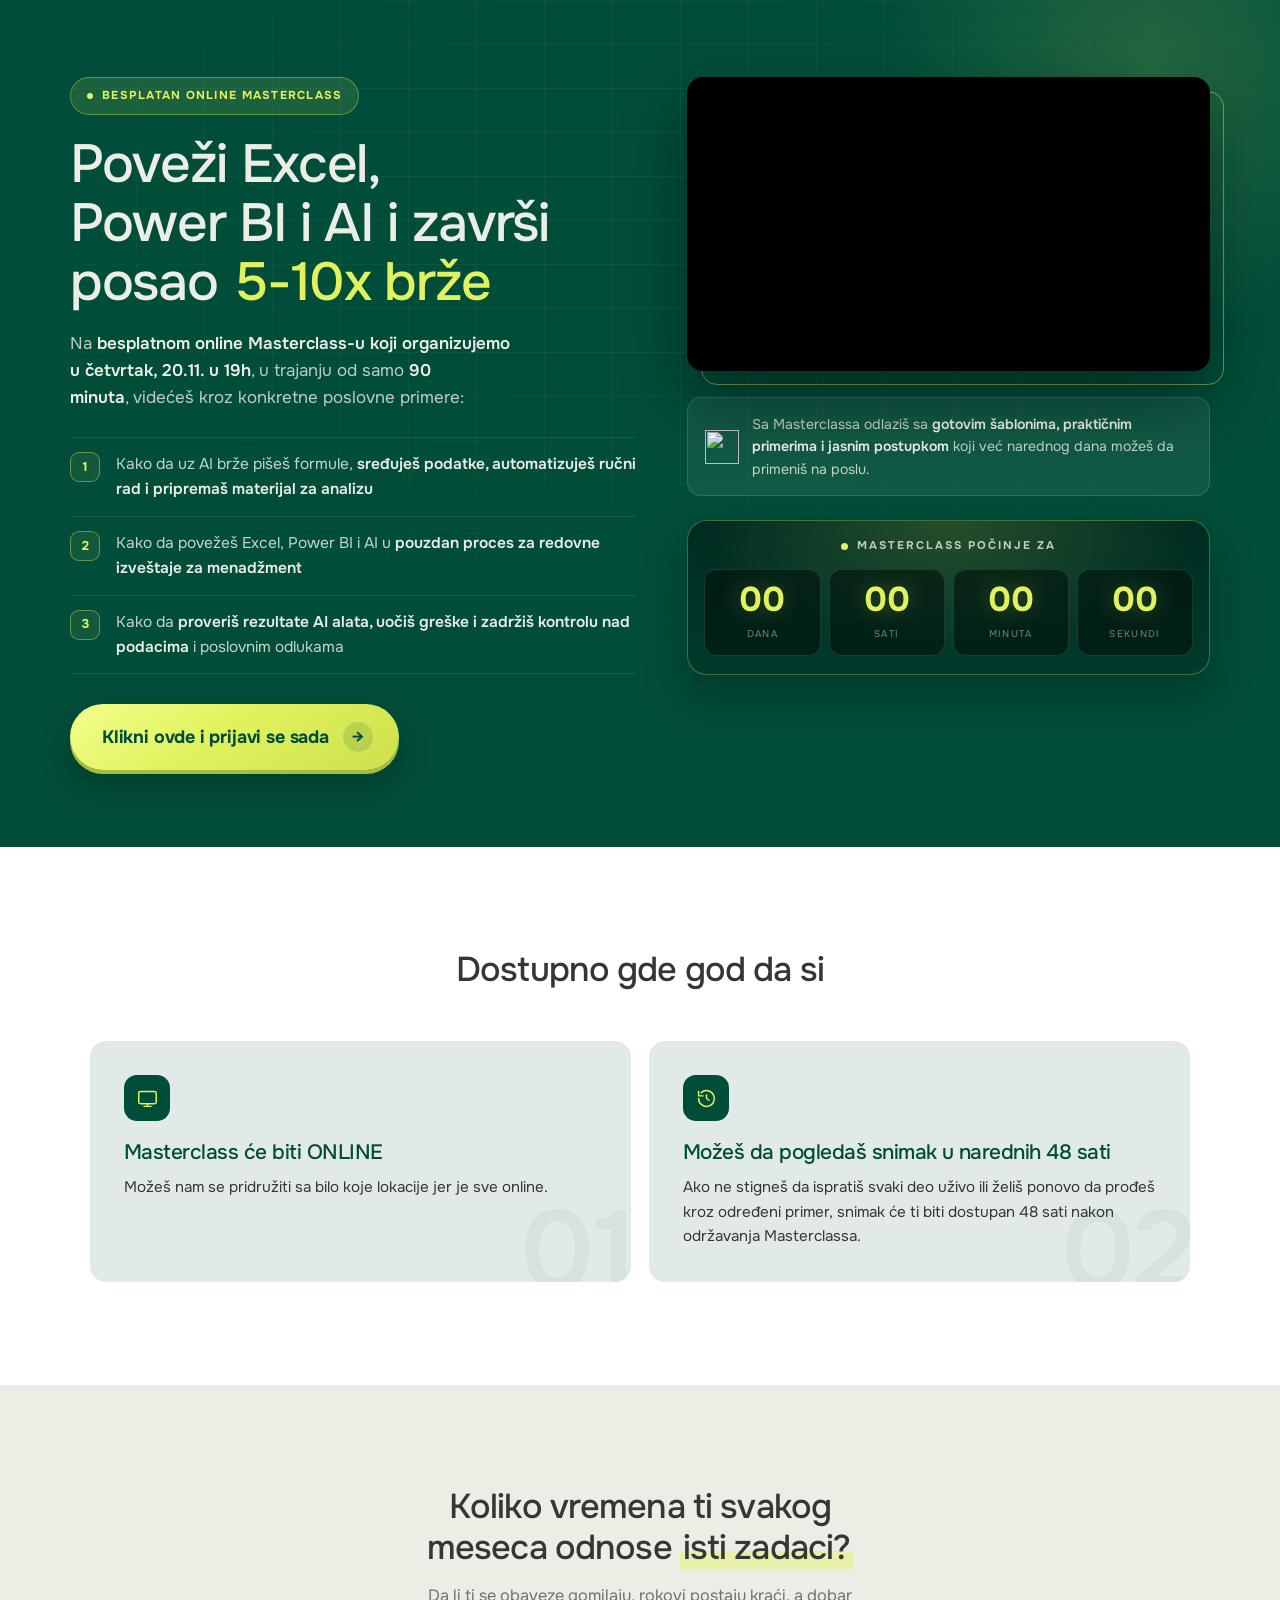
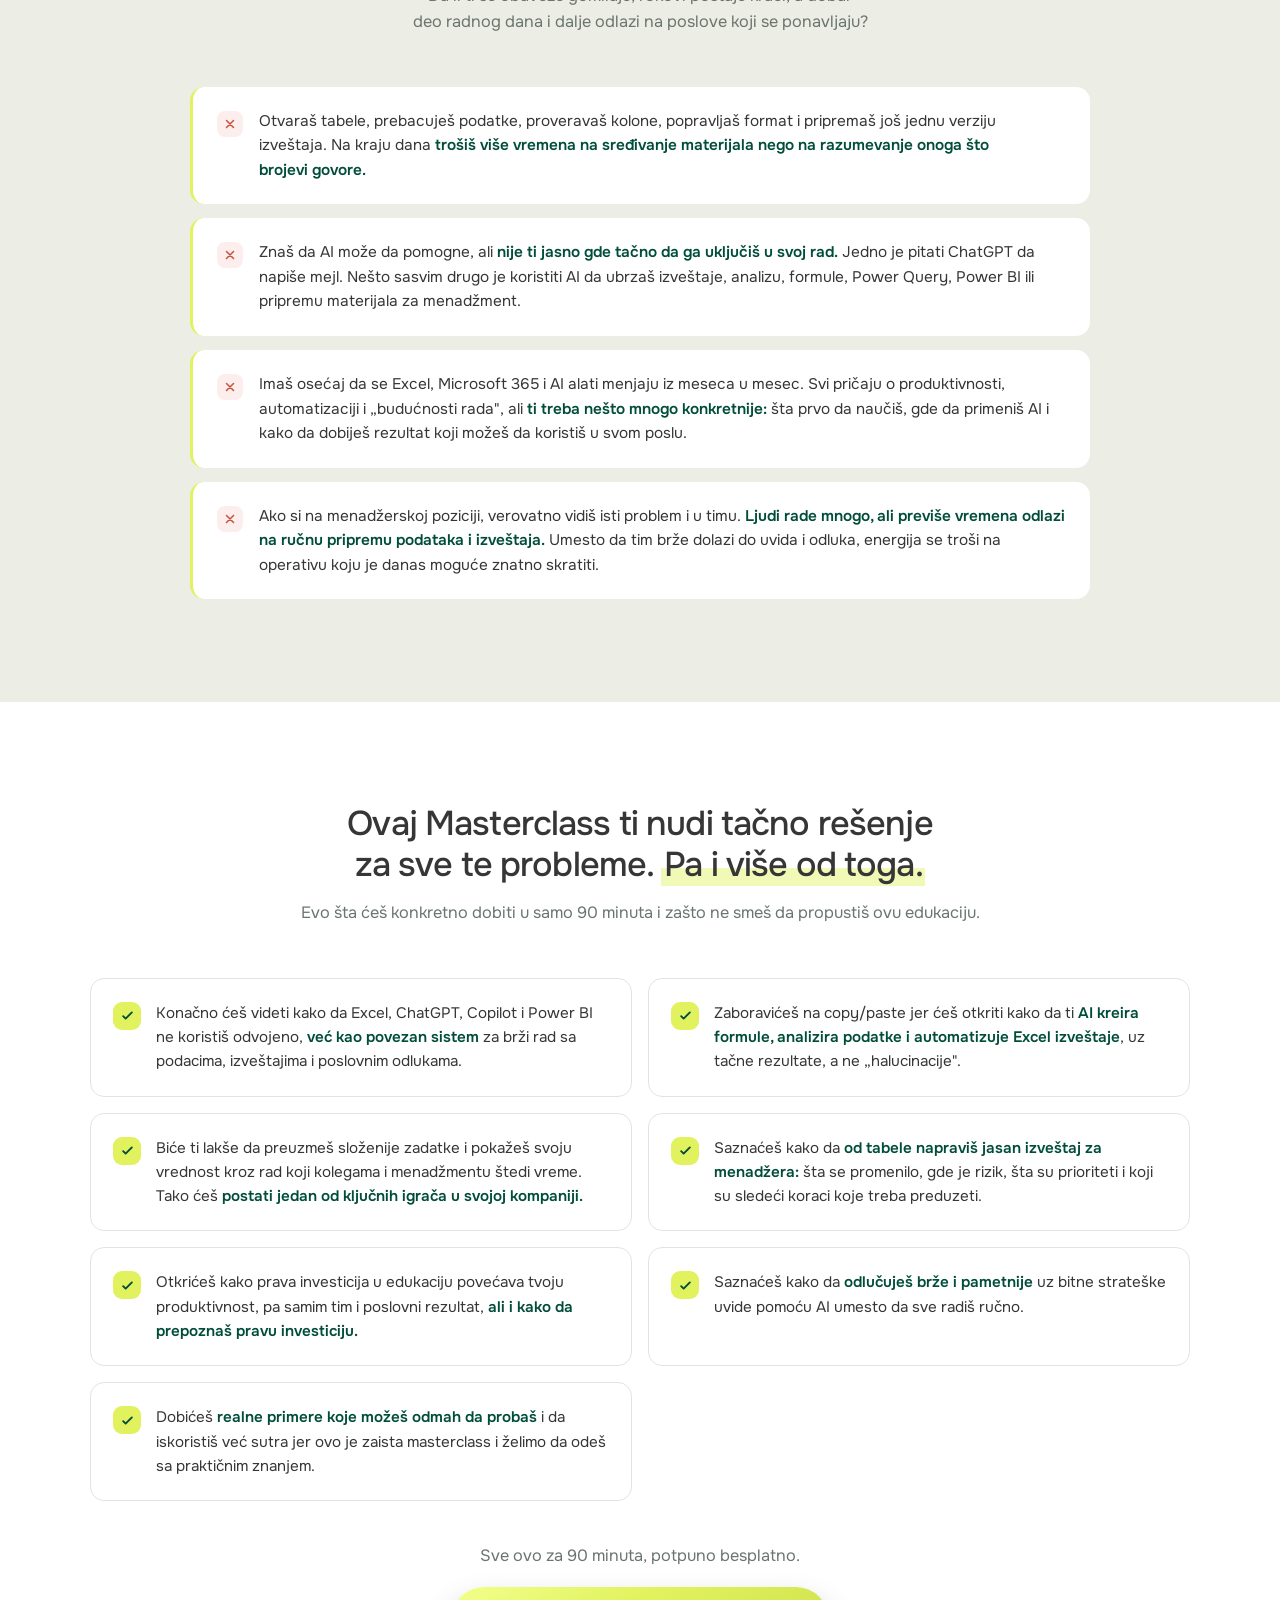
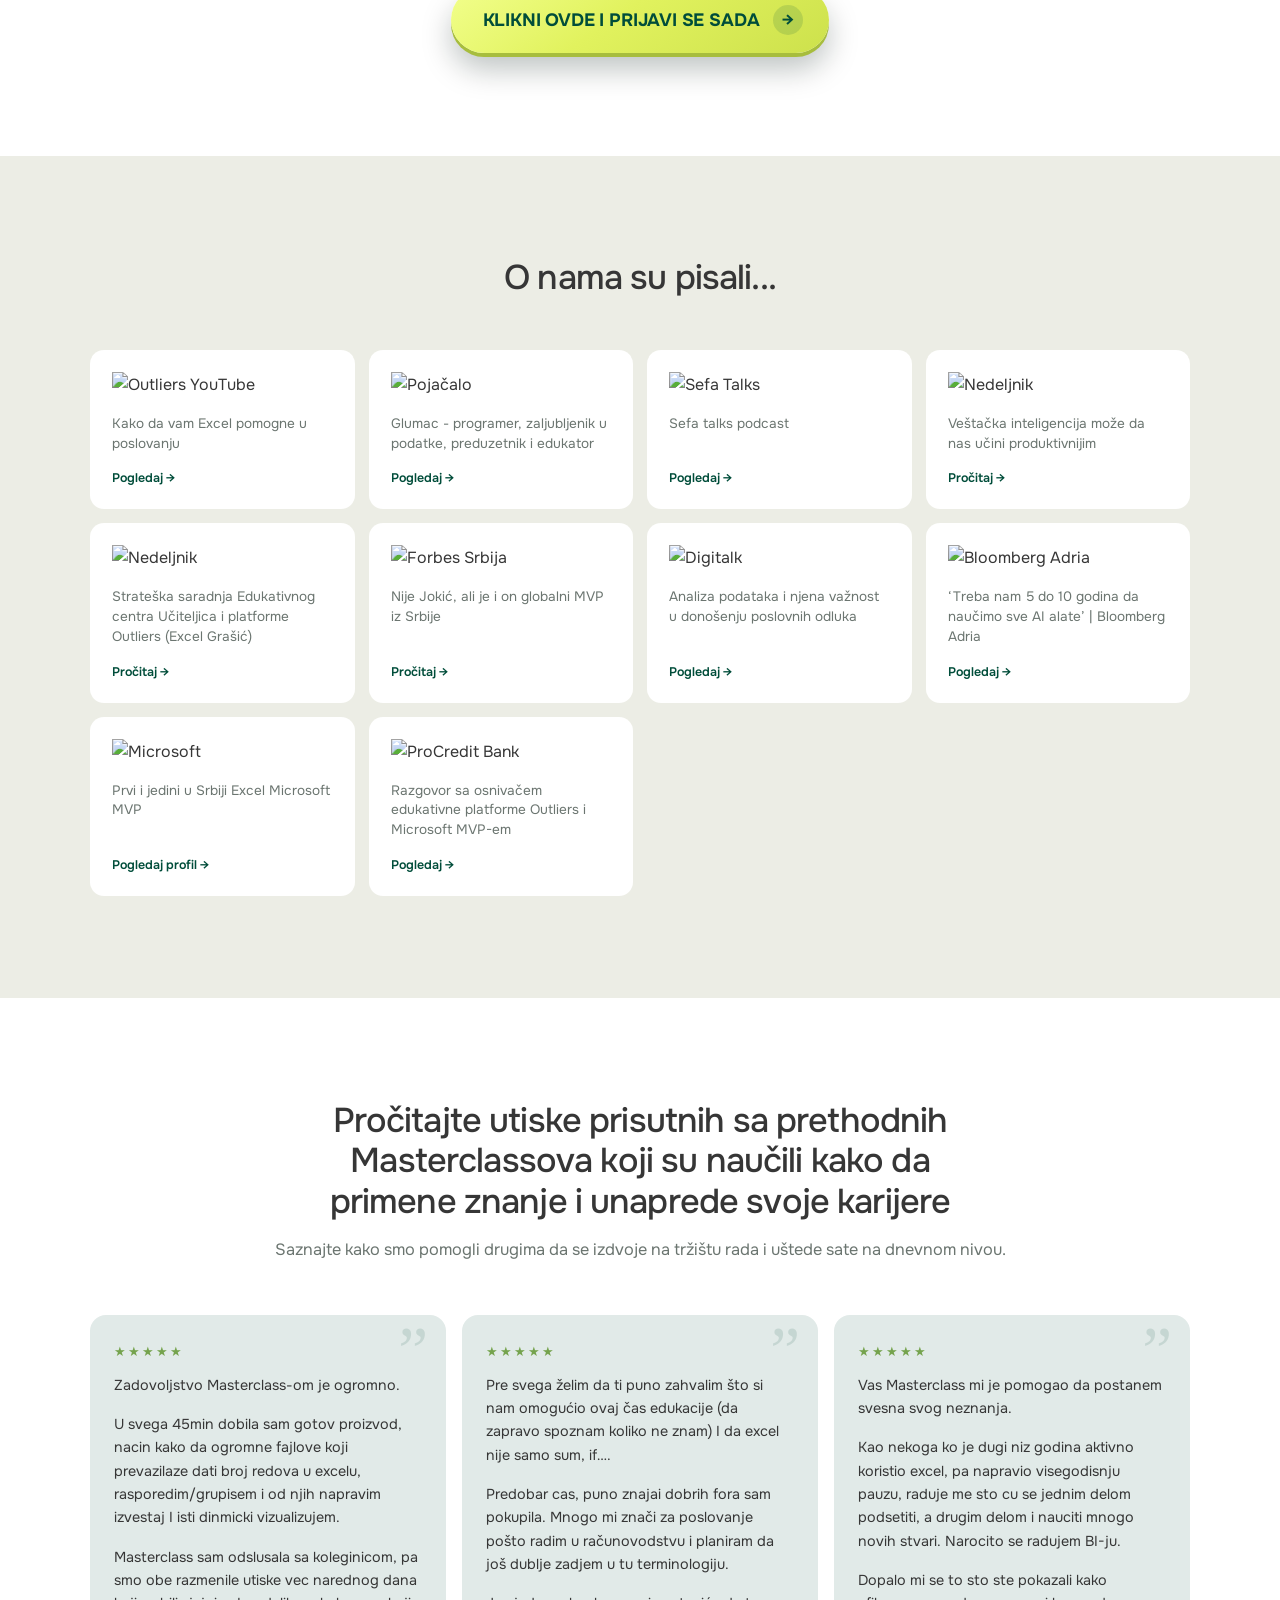
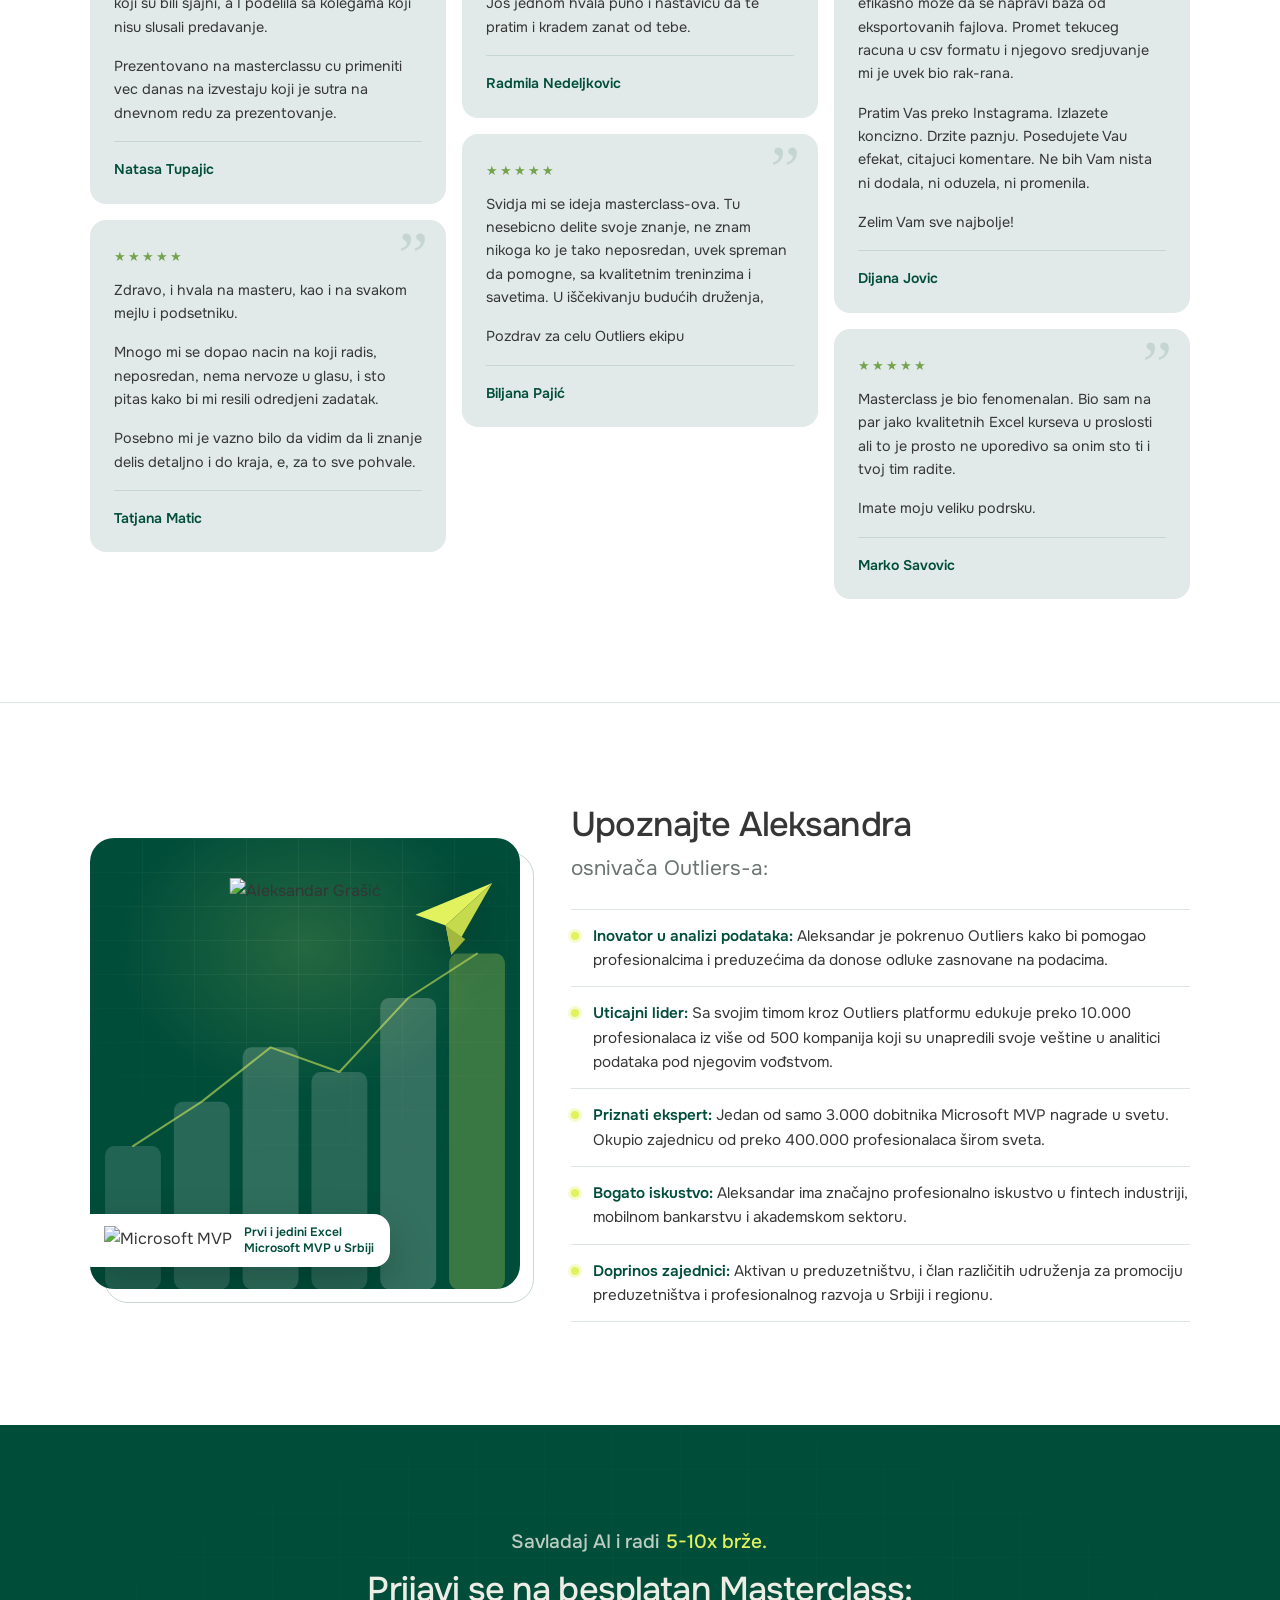
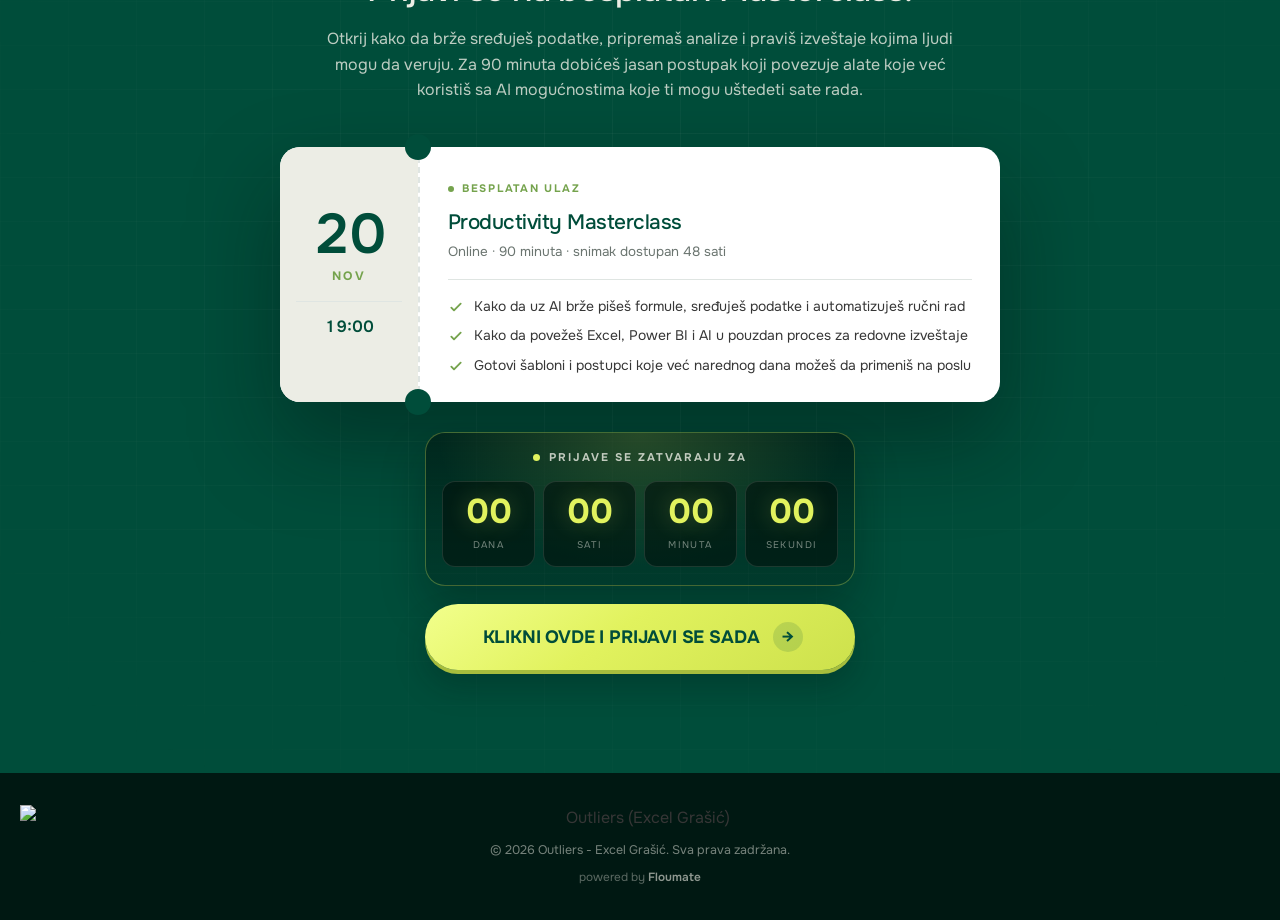
==== commit 8abf787c: "Match the client page's SEO tags and drop the date chip from the bridge page The landing page now ca" ====
--- a/index.html
+++ b/index.html
@@ -2,7 +2,7 @@
 <html lang="sr">
 <head>
 <meta charset="utf-8">
-<title>Besplatan AI Masterclass - Excel, Power BI i AI | Outliers</title>
+<title>Productivity Masterclass - Outliers (Excel Grašić)</title>
 <meta name="robots" content="noindex,nofollow">
 <!-- Prava stranica zivi na /optin/. Ovde samo preusmeravamo i cuvamo UTM parametre. -->
 <link rel="canonical" href="https://floumate-dev.github.io/excel-grasic/optin/">
